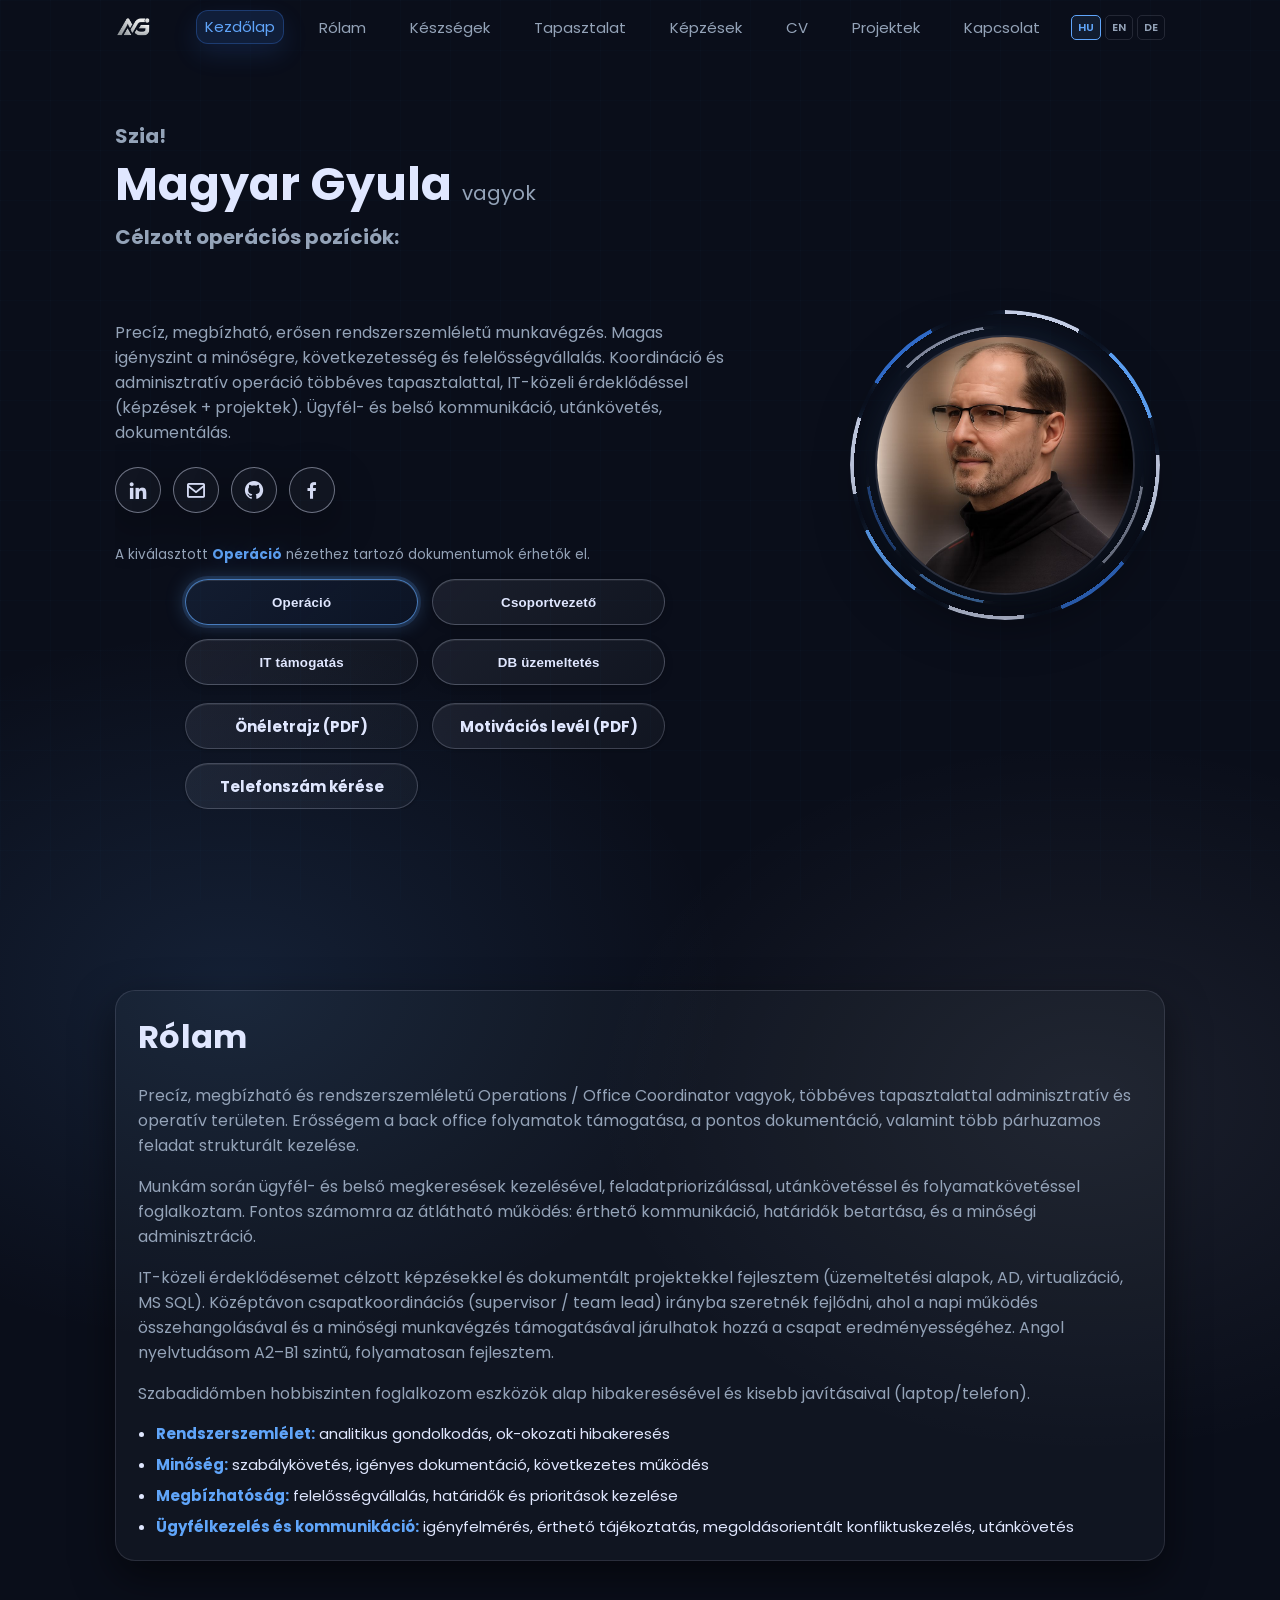
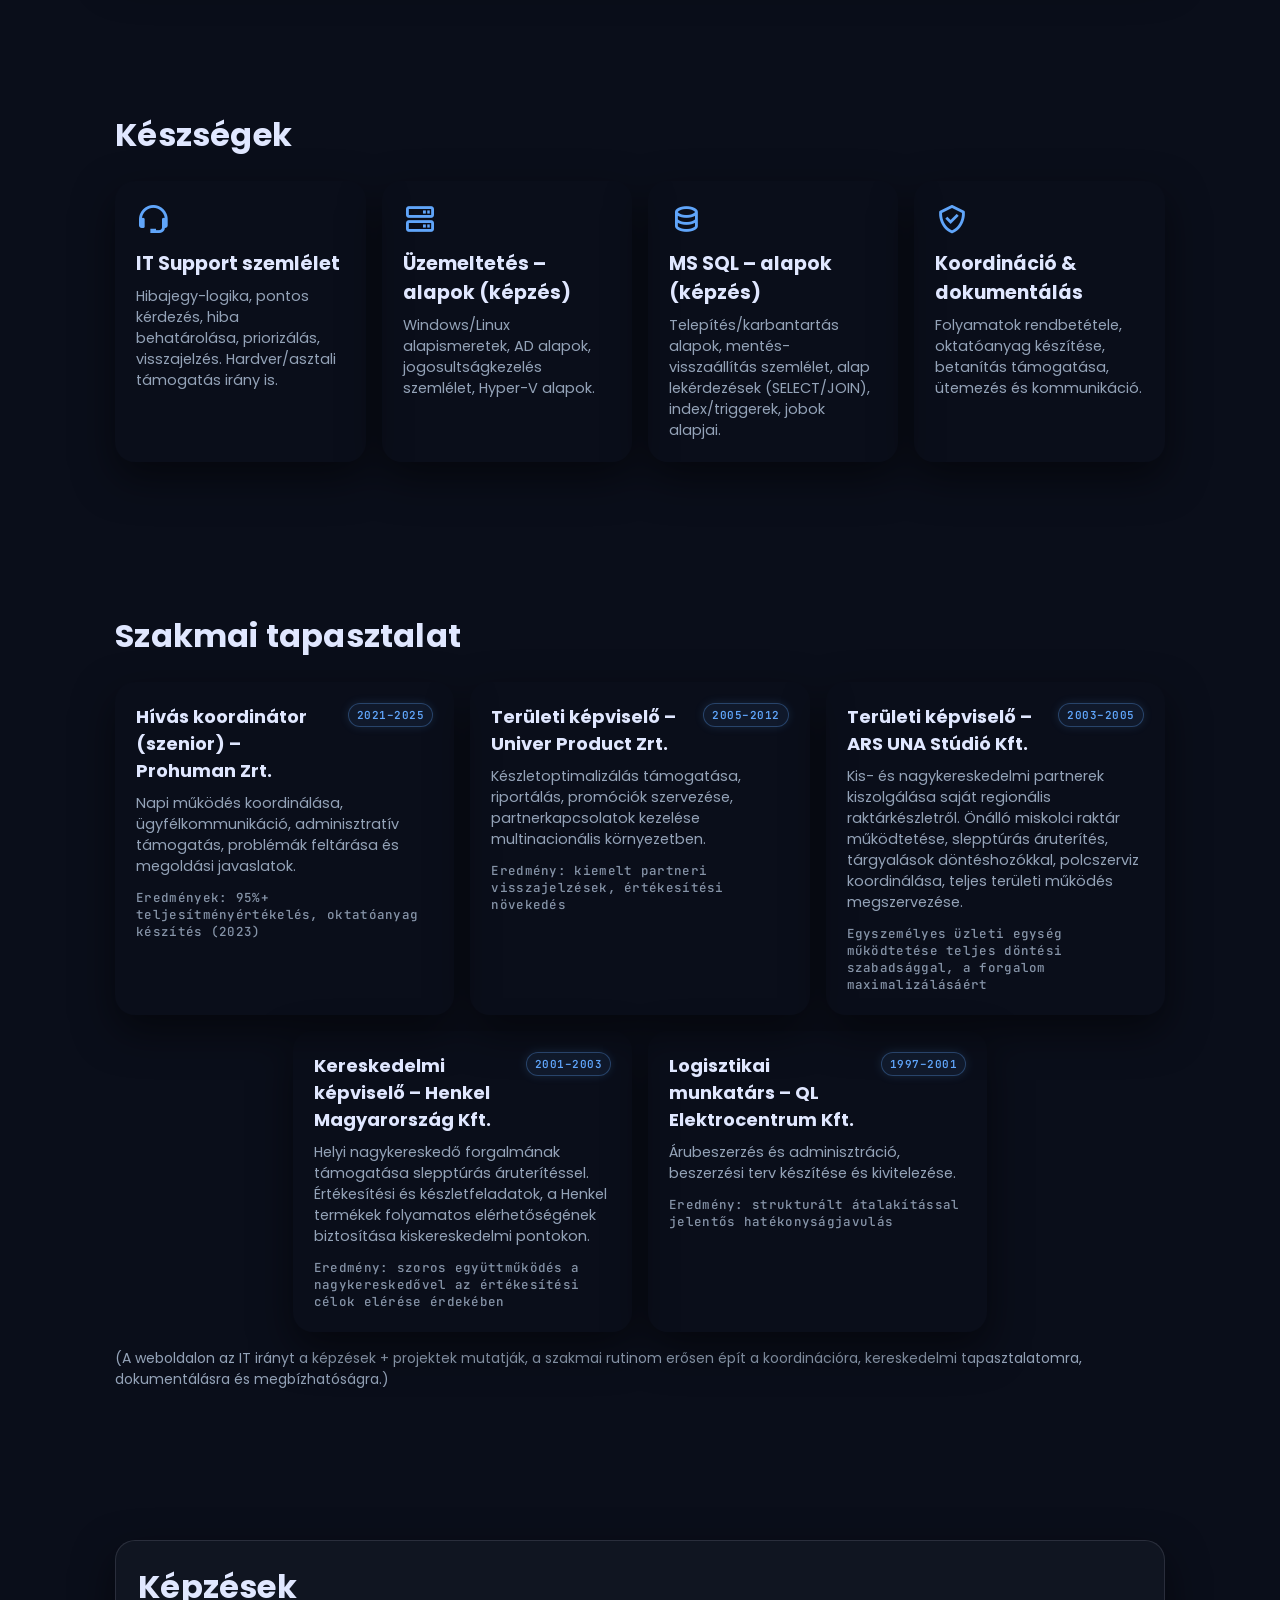
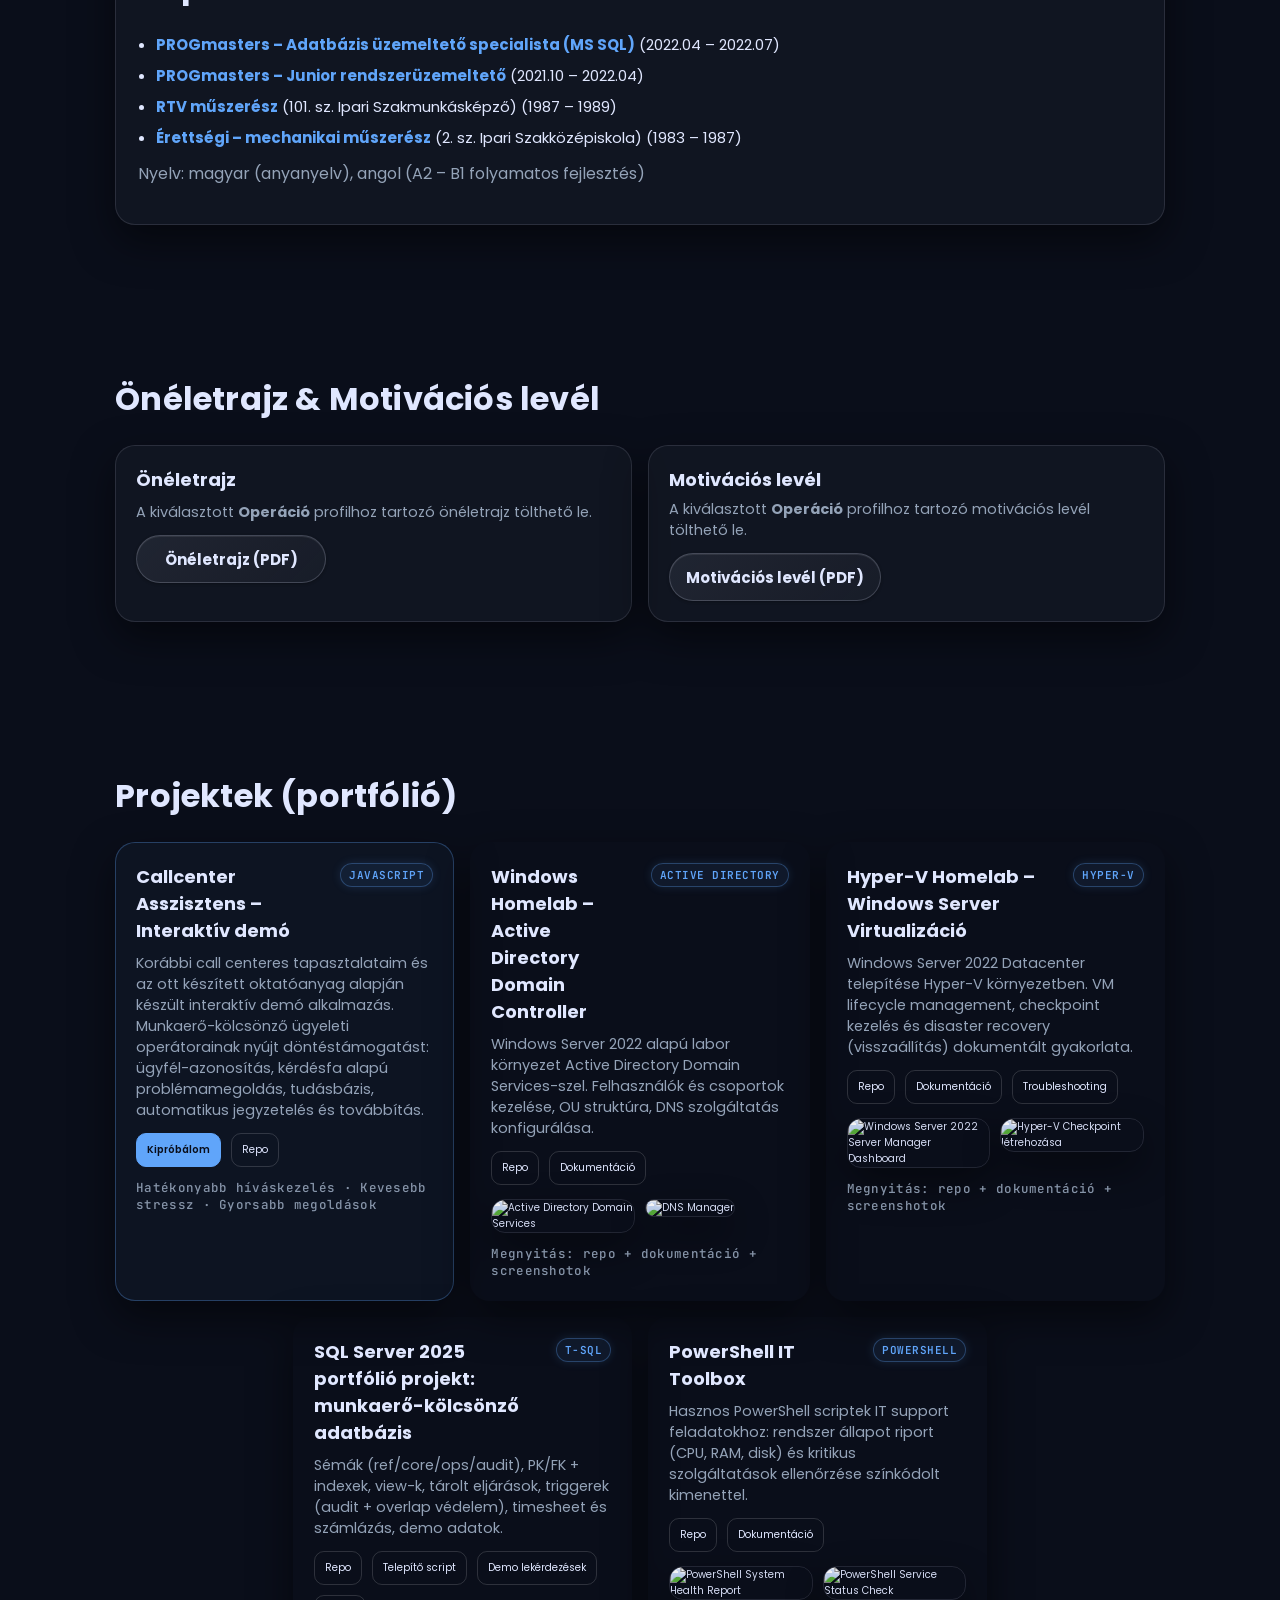
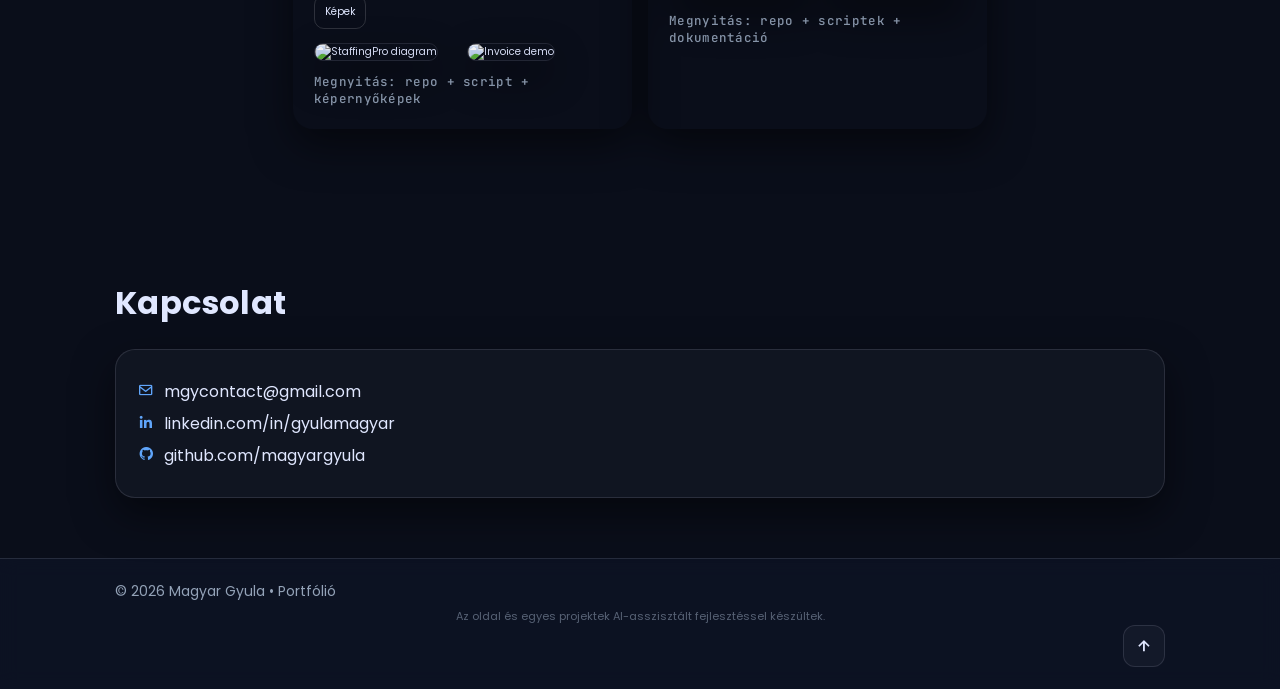
==== index.html @ 5b1c73b6 "fix it webpage" ====
<!doctype html>
<html lang="hu">

<head>
  <meta charset="utf-8" />
  <meta name="viewport" content="width=device-width, initial-scale=1" />
  <title>Magyar Gyula – Portfólió</title>
  <meta name="description"
    content="Magyar Gyula – portfólió. IT Support / junior üzemeltetés irány, DB (MS SQL) alapok, irodai és IT koordináció, ügyfélkezelés, Csoportvezető,  dokumentáltság és megbízhatóság, hobbi szervíz laptop telefon okosóra." />
  <!-- Favicons -->
  <link rel="icon" href="/img/favicon.ico?v=5" sizes="any">
  <link rel="icon" type="image/png" href="/img/favicon-64.png?v=5" sizes="64x64">
  <link rel="icon" type="image/png" href="/img/favicon-48.png?v=5" sizes="48x48">
  <link rel="icon" type="image/png" href="/img/favicon-32.png?v=5" sizes="32x32">
  <link rel="icon" type="image/png" href="/img/favicon-16.png?v=5" sizes="16x16">
  <link rel="apple-touch-icon" href="/img/apple-touch-icon.png?v=5" sizes="180x180">
  <link href="https://unpkg.com/boxicons@2.1.4/css/boxicons.min.css" rel="stylesheet" />
  <link rel="stylesheet" href="https://cdnjs.cloudflare.com/ajax/libs/font-awesome/6.5.1/css/all.min.css">
  <link rel="stylesheet" href="css/style.css?v=3" />
</head>

<body id="top">
  <!-- Header -->
  <header class="header">
    <a class="logo logo-img" href="#top" aria-label="Kezdőlap">
      <img src="img/mg_logo.png" alt="MGY logó">
    </a>

    <nav class="navbar" id="navbar">
      <a href="#home" class="active" data-i18n="nav.home">Kezdőlap</a>
      <a href="#about" data-i18n="nav.about">Rólam</a>
      <a href="#skills" data-i18n="nav.skills">Készségek</a>
      <a href="#experience" data-i18n="nav.experience">Tapasztalat</a>
      <a href="#education" data-i18n="nav.education">Képzések</a>
      <a href="#cv" data-i18n="nav.cv">CV</a>
      <a href="#projects" data-i18n="nav.projects">Projektek</a>
      <a href="#contact" data-i18n="nav.contact">Kapcsolat</a>
    </nav>

    <div class="lang-switcher" id="langSwitcher">
      <button class="lang-btn is-active" data-lang="hu" title="Magyar" type="button">HU</button>
      <button class="lang-btn" data-lang="en" title="English" type="button">EN</button>
      <button class="lang-btn" data-lang="de" title="Deutsch" type="button">DE</button>
    </div>

    <i class="bx bx-menu" id="menu-icon" aria-label="Menü"></i>
  </header>

  <!-- Home -->
  <section class="home" id="home">
    <div class="home-content">
      <h3 data-i18n="home.greeting">Szia!</h3>
      <h1><span data-i18n="home.name">Magyar Gyula</span> <span class="subtitle" data-i18n="home.nameSubtitle">vagyok</span></h1>

      <h3 id="targetTitle">
        <span data-i18n="home.targetTitlePrefix">Célzott</span> <span id="targetType">operációs</span> <span data-i18n="home.targetTitleSuffix">pozíciók:</span>
      </h3>
      <span class="typed" aria-label="Pozíciók gépelt animációval"></span>

      <p class="lead" data-i18n="home.lead">
        Precíz, megbízható, erősen rendszerszemléletű munkavégzés. Magas igényszint a minőségre, következetesség és
        felelősségvállalás. Koordináció és adminisztratív operáció többéves tapasztalattal, IT-közeli érdeklődéssel
        (képzések + projektek). Ügyfél- és belső kommunikáció, utánkövetés, dokumentálás.
      </p>

      <div class="socials">
        <!-- LinkedIn -->
        <a href="https://www.linkedin.com/in/gyulamagyar" target="_blank" rel="noopener noreferrer" aria-label="LinkedIn">
          <i class="bx bxl-linkedin"></i>
        </a>
        <!-- @gmail -->
        <a href="mailto:mgycontact@gmail.com" aria-label="Email">
          <i class="bx bx-envelope"></i>
        </a>
        <!-- GitHub -->
        <a href="https://github.com/magyargyula" target="_blank" rel="noopener noreferrer" aria-label="GitHub">
          <i class="bx bxl-github"></i>
        </a>
        <!-- Facebook -->
        <a href="https://www.facebook.com/gyula.magyar.777/" target="_blank" rel="noopener noreferrer" aria-label="Facebook">
          <i class="bx bxl-facebook"></i>
        </a>
      </div>
      <p class="active-profile" data-i18n-html="home.activeProfile">
        A kiválasztott <strong id="activeProfileLabel">Operáció</strong> nézethez tartozó dokumentumok érhetők el.
      </p>

      <div class="btn-ghost profile-tabs" role="tablist" aria-label="Célzott profilok">
      <button class="profile-tab is-active" role="tab" aria-selected="true" tabindex="0" data-profile="operations" type="button">Operáció</button>
      <button class="profile-tab" role="tab" aria-selected="false" tabindex="-1" data-profile="supervisor" type="button">Csoportvezető</button>
      <button class="profile-tab" role="tab" aria-selected="false" tabindex="-1" data-profile="it" type="button">IT támogatás</button>
      <button class="profile-tab" role="tab" aria-selected="false" tabindex="-1" data-profile="db" type="button">DB üzemeltetés</button>
    </div>


      <div class="cta btn-ghost">
        <a class="btn btn-ghost" id="cvLink" href="doc/Magyar_Gyula_CV_Operations.pdf" target="_blank" rel="noopener noreferrer">
          <span data-i18n="home.cvBtn">Önéletrajz (PDF)</span>
        </a>
        <a class="btn btn-ghost" id="mlLink" href="doc/Magyar_Gyula_ML_Operations.pdf" target="_blank" rel="noopener noreferrer">
          <span data-i18n="home.mlBtn">Motivációs levél (PDF)</span>
        </a>

        <button class="btn btn-ghost" id="phoneModalOpen" type="button">
          <span data-i18n="home.phoneBtn">Telefonszám kérése</span>
        </button>
      </div>
    </div>

    <div class="home-img">
      <div class="hero-photo">
        <img class="hero-photo__img" src="img/profile.png" alt="profilkép" id="heroPhoto" />
        <div class="avatar" id="fallbackAvatar" aria-hidden="true" style="display:none;">
          <i class='bx bx-user'></i>
        </div>
      </div>
    </div>
  </section>

  <!-- About -->
  <section class="about" id="about">
    <div class="about-box">
      <h2 class="section-title" data-i18n="about.title">Rólam</h2>

      <p data-i18n="about.p1">
        Precíz, megbízható és rendszerszemléletű Operations / Office Coordinator vagyok, többéves tapasztalattal
        adminisztratív és operatív területen. Erősségem a back office folyamatok támogatása, a pontos dokumentáció,
        valamint több párhuzamos feladat strukturált kezelése.
      </p>

      <p data-i18n="about.p2">
        Munkám során ügyfél- és belső megkeresések kezelésével, feladatpriorizálással, utánkövetéssel és
        folyamatkövetéssel foglalkoztam. Fontos számomra az átlátható működés: érthető kommunikáció, határidők
        betartása,
        és a minőségi adminisztráció.
      </p>

      <p data-i18n="about.p3">
        IT-közeli érdeklődésemet célzott képzésekkel és dokumentált projektekkel fejlesztem (üzemeltetési alapok, AD,
        virtualizáció, MS SQL). Középtávon csapatkoordinációs (supervisor / team lead) irányba szeretnék fejlődni, ahol
        a
        napi működés összehangolásával és a minőségi munkavégzés támogatásával járulhatok hozzá a csapat
        eredményességéhez.
        Angol nyelvtudásom A2–B1 szintű, folyamatosan fejlesztem.
      </p>

      <p data-i18n="about.p4">Szabadidőmben hobbiszinten foglalkozom eszközök alap hibakeresésével és kisebb javításaival (laptop/telefon).
      </p>

      <ul class="bullets" data-i18n-html="about.bullets">
        <li><strong>Rendszerszemlélet:</strong> analitikus gondolkodás, ok-okozati hibakeresés</li>
        <li><strong>Minőség:</strong> szabálykövetés, igényes dokumentáció, következetes működés</li>
        <li><strong>Megbízhatóság:</strong> felelősségvállalás, határidők és prioritások kezelése</li>
        <li><strong>Ügyfélkezelés és kommunikáció:</strong> igényfelmérés, érthető tájékoztatás, megoldásorientált
          konfliktuskezelés, utánkövetés</li>
      </ul>
    </div>
  </section>

  <!-- Skills -->
  <section class="services" id="skills">
    <h2 class="section-title" data-i18n="skills.title">Készségek</h2>

    <div class="cards">
      <article class="card">
        <i class="bx bx-support"></i>
        <h3 data-i18n="skills.card1Title">IT Support szemlélet</h3>
        <p data-i18n="skills.card1Desc">Hibajegy-logika, pontos kérdezés, hiba behatárolása, priorizálás, visszajelzés. Hardver/asztali támogatás
          irány is.</p>
      </article>

      <article class="card">
        <i class="bx bx-server"></i>
        <h3 data-i18n="skills.card2Title">Üzemeltetés – alapok (képzés)</h3>
        <p data-i18n="skills.card2Desc">Windows/Linux alapismeretek, AD alapok, jogosultságkezelés szemlélet, Hyper-V alapok.</p>
      </article>

      <article class="card">
        <i class="bx bx-data"></i>
        <h3 data-i18n="skills.card3Title">MS SQL – alapok (képzés)</h3>
        <p data-i18n="skills.card3Desc">Telepítés/karbantartás alapok, mentés-visszaállítás szemlélet, alap lekérdezések (SELECT/JOIN),
          index/triggerek, jobok alapjai.</p>
      </article>

      <article class="card">
        <i class="bx bx-check-shield"></i>
        <h3 data-i18n="skills.card4Title">Koordináció & dokumentálás</h3>
        <p data-i18n="skills.card4Desc">Folyamatok rendbetétele, oktatóanyag készítése, betanítás támogatása, ütemezés és kommunikáció.</p>
      </article>
    </div>
  </section>

  <!-- Experience -->
  <section class="projects" id="experience">
    <h2 class="section-title" data-i18n="experience.title">Szakmai tapasztalat</h2>

    <div class="projects-grid">
      <div class="project">
        <div class="project-head">
          <h3 data-i18n="experience.job1Title">Hívás koordinátor (szenior) – Prohuman Zrt.</h3>
          <span class="tag">2021–2025</span>
        </div>
        <p data-i18n="experience.job1Desc">Napi működés koordinálása, ügyfélkommunikáció, adminisztratív támogatás, problémák feltárása és megoldási
          javaslatok.</p>
        <span class="project-cta" data-i18n="experience.job1Result">Eredmények: 95%+ teljesítményértékelés, oktatóanyag készítés (2023)</span>
      </div>

      <div class="project">
        <div class="project-head">
          <h3 data-i18n="experience.job2Title">Területi képviselő – Univer Product Zrt.</h3>
          <span class="tag">2005–2012</span>
        </div>
        <p data-i18n="experience.job2Desc">Készletoptimalizálás támogatása, riportálás, promóciók szervezése, partnerkapcsolatok kezelése
          multinacionális környezetben.</p>
        <span class="project-cta" data-i18n="experience.job2Result">Eredmény: kiemelt partneri visszajelzések, értékesítési növekedés</span>
      </div>

      <div class="project">
        <div class="project-head">
          <h3 data-i18n="experience.job3Title">Területi képviselő – ARS UNA Stúdió Kft.</h3>
          <span class="tag">2003–2005</span>
        </div>
        <p data-i18n="experience.job3Desc">Kis- és nagykereskedelmi partnerek kiszolgálása saját regionális raktárkészletről. Önálló miskolci raktár működtetése, slepptúrás áruterítés, tárgyalások döntéshozókkal, polcszerviz koordinálása, teljes területi működés megszervezése.</p>
        <span class="project-cta" data-i18n="experience.job3Result">Egyszemélyes üzleti egység működtetése teljes döntési szabadsággal, a forgalom maximalizálásáért</span>
      </div>

      <div class="project">
        <div class="project-head">
          <h3 data-i18n="experience.job4Title">Kereskedelmi képviselő – Henkel Magyarország Kft.</h3>
          <span class="tag">2001–2003</span>
        </div>
        <p data-i18n="experience.job4Desc">Helyi nagykereskedő forgalmának támogatása slepptúrás áruterítéssel. Értékesítési és készletfeladatok, a Henkel termékek folyamatos elérhetőségének biztosítása kiskereskedelmi pontokon.</p>
        <span class="project-cta" data-i18n="experience.job4Result">Eredmény: szoros együttműködés a nagykereskedővel az értékesítési célok elérése érdekében</span>
      </div>

      <div class="project">
        <div class="project-head">
          <h3 data-i18n="experience.job5Title">Logisztikai munkatárs – QL Elektrocentrum Kft.</h3>
          <span class="tag">1997–2001</span>
        </div>
        <p data-i18n="experience.job5Desc">Árubeszerzés és adminisztráció, beszerzési terv készítése és kivitelezése.</p>
        <span class="project-cta" data-i18n="experience.job5Result">Eredmény: strukturált átalakítással jelentős hatékonyságjavulás</span>
      </div>
    </div>

    <p class="note" data-i18n="experience.note">
      (A weboldalon az IT irányt a képzések + projektek mutatják, a szakmai rutinom erősen épít a
      koordinációra,kereskedelmi tapasztalatomra,
      dokumentálásra és megbízhatóságra.)
    </p>
  </section>

  <!-- Education -->
  <section class="about" id="education">
    <div class="about-box">
      <h2 class="section-title" data-i18n="education.title">Képzések</h2>
      <ul class="bullets" data-i18n-html="education.items">
        <li><strong>PROGmasters – Adatbázis üzemeltető specialista (MS SQL)</strong> (2022.04 – 2022.07)</li>
        <li><strong>PROGmasters – Junior rendszerüzemeltető</strong> (2021.10 – 2022.04)</li>
        <li><strong>RTV műszerész</strong> (101. sz. Ipari Szakmunkásképző) (1987 – 1989)</li>
        <li><strong>Érettségi – mechanikai műszerész</strong> (2. sz. Ipari Szakközépiskola) (1983 – 1987)</li>
      </ul>
      <p class="muted" style="margin-top:1.2rem;" data-i18n="education.language">
        Nyelv: magyar (anyanyelv), angol (A2 – B1 folyamatos fejlesztés)
      </p>
    </div>
  </section>

  <!-- CV -->
  <section class="projects" id="cv">
    <h2 class="section-title" data-i18n="cvSection.title">Önéletrajz &amp; Motivációs levél</h2>

    <div class="cv-grid">
      <div class="project cv-card" style="cursor:default;">
        <h3 data-i18n="cvSection.cvTitle">Önéletrajz</h3>
        <p id="cvDesc" data-i18n-html="cvSection.cvDesc">
          A kiválasztott <strong><span class="activeProfileLabelClone">Operáció</span></strong> profilhoz tartozó önéletrajz tölthető le.
        </p>

        <div class="tags">
          <a class="btn btn-ghost" id="cvLink2" href="doc/Gyula_Magyar_CV_Operations_HU.pdf" target="_blank"
            rel="noopener" download>
            <span data-i18n="cvSection.cvBtn">Önéletrajz (PDF)</span>
          </a>

        </div>
      </div>

      <div class="project cv-card cv-static">
        <h3 data-i18n="cvSection.mlTitle">Motivációs levél</h3>
        <p id="mlDesc" style="margin-top:.4rem;" data-i18n-html="cvSection.mlDesc">
          A kiválasztott <strong><span class="activeProfileLabelClone">Operáció</span></strong> profilhoz tartozó motivációs levél tölthető le.
        </p>

        <div class="tags">
          <a class="btn btn-ghost" id="mlLink2" href="doc/Gyula_Magyar_ML_Operations_HU.pdf" target="_blank"
            rel="noopener" download>
            <span data-i18n="cvSection.mlBtn">Motivációs levél (PDF)</span>
          </a>
        </div>
      </div>
    </div>
  </section>

  <!-- Projects -->
  <section class="projects" id="projects">
    <h2 class="section-title" data-i18n="projects.title">Projektek (portfólió)</h2>

    <div class="projects-grid">
      <div class="project project-featured">
        <div class="project-head">
          <h3 data-i18n="projects.callcenterTitle">Callcenter Asszisztens – Interaktív demó</h3>
          <span class="tag">JavaScript</span>
        </div>

        <p data-i18n="projects.callcenterDesc">
          Korábbi call centeres tapasztalataim és az ott készített oktatóanyag alapján
          készült interaktív demó alkalmazás. Munkaerő-kölcsönző ügyeleti operátorainak
          nyújt döntéstámogatást: ügyfél-azonosítás, kérdésfa alapú problémamegoldás,
          tudásbázis, automatikus jegyzetelés és továbbítás.
        </p>

        <div class="project-actions">
          <a class="mini-btn mini-btn-demo" href="https://magyargyula.github.io/Callcenter-Demo/" target="_blank" rel="noopener">
            <span data-i18n="projects.callcenterTryBtn">Kipróbálom</span>
          </a>

          <a class="mini-btn" href="https://github.com/magyargyula/Callcenter-Demo" target="_blank" rel="noopener">
            <span data-i18n="projects.btnRepo">Repo</span>
          </a>
        </div>

        <span class="project-cta" data-i18n="projects.callcenterCta">Hatékonyabb híváskezelés · Kevesebb stressz · Gyorsabb megoldások</span>
      </div>

      <div class="project">
        <div class="project-head">
          <h3 data-i18n="projects.homelabTitle">Windows Homelab – Active Directory Domain Controller</h3>
          <span class="tag">Active Directory</span>
        </div>

        <p data-i18n="projects.homelabDesc">
          Windows Server 2022 alapú labor környezet Active Directory Domain Services-szel.
          Felhasználók és csoportok kezelése, OU struktúra, DNS szolgáltatás konfigurálása.
        </p>

        <div class="project-actions">
          <a class="mini-btn" href="https://github.com/magyargyula/Windows-Homelab" target="_blank" rel="noopener">
            <span data-i18n="projects.btnRepo">Repo</span>
          </a>

          <a class="mini-btn" href="https://github.com/magyargyula/Windows-Homelab/blob/main/README.md"
            target="_blank" rel="noopener">
            <span data-i18n="projects.btnDocs">Dokumentáció</span>
          </a>
        </div>
        <div class="project-thumbs">
          <a href="https://github.com/magyargyula/Windows-Homelab/tree/main/screenshots" target="_blank"
            rel="noopener">
            <img
              src="https://raw.githubusercontent.com/magyargyula/Windows-Homelab/main/screenshots/AD-DS.png"
              alt="Active Directory Domain Services" loading="lazy">
          </a>

          <a href="https://github.com/magyargyula/Windows-Homelab/tree/main/screenshots" target="_blank"
            rel="noopener">
            <img
              src="https://raw.githubusercontent.com/magyargyula/Windows-Homelab/main/screenshots/DNS.png"
              alt="DNS Manager" loading="lazy">
          </a>
        </div>

        <span class="project-cta" data-i18n="projects.ctaRepoDocScreenshots">Megnyitás: repo + dokumentáció + screenshotok</span>
      </div>

      <div class="project">
        <div class="project-head">
          <h3 data-i18n="projects.hypervTitle">Hyper-V Homelab – Windows Server Virtualizáció</h3>
          <span class="tag">Hyper-V</span>
        </div>

        <p data-i18n="projects.hypervDesc">
          Windows Server 2022 Datacenter telepítése Hyper-V környezetben.
          VM lifecycle management, checkpoint kezelés és disaster recovery
          (visszaállítás) dokumentált gyakorlata.
        </p>

        <div class="project-actions">
          <a class="mini-btn" href="https://github.com/magyargyula/Hyper-V-Homelab" target="_blank" rel="noopener">
            <span data-i18n="projects.btnRepo">Repo</span>
          </a>

          <a class="mini-btn" href="https://github.com/magyargyula/Hyper-V-Homelab/blob/main/README.md"
            target="_blank" rel="noopener">
            <span data-i18n="projects.btnDocs">Dokumentáció</span>
          </a>

          <a class="mini-btn" href="https://github.com/magyargyula/Hyper-V-Homelab/blob/main/TROUBLESHOOTING.md"
            target="_blank" rel="noopener">
            <span data-i18n="projects.btnTroubleshooting">Troubleshooting</span>
          </a>
        </div>
        <div class="project-thumbs">
          <a href="https://github.com/magyargyula/Hyper-V-Homelab/tree/main/screenshots" target="_blank"
            rel="noopener">
            <img
              src="https://raw.githubusercontent.com/magyargyula/Hyper-V-Homelab/main/screenshots/Server_Manager-Dashboard.png"
              alt="Windows Server 2022 Server Manager Dashboard" loading="lazy">
          </a>

          <a href="https://github.com/magyargyula/Hyper-V-Homelab/tree/main/screenshots" target="_blank"
            rel="noopener">
            <img
              src="https://raw.githubusercontent.com/magyargyula/Hyper-V-Homelab/main/screenshots/Created_clean_checkpoint.png"
              alt="Hyper-V Checkpoint létrehozása" loading="lazy">
          </a>
        </div>

        <span class="project-cta" data-i18n="projects.ctaRepoDocScreenshots">Megnyitás: repo + dokumentáció + screenshotok</span>
      </div>

      <div class="project">
        <div class="project-head">
          <h3 data-i18n="projects.sqlTitle">SQL Server 2025 portfólió projekt: munkaerő-kölcsönző adatbázis</h3>
          <span class="tag">T-SQL</span>
        </div>

        <p data-i18n="projects.sqlDesc">
          Sémák (ref/core/ops/audit), PK/FK + indexek, view-k, tárolt eljárások,
          triggerek (audit + overlap védelem), timesheet és számlázás, demo adatok.
        </p>

        <!-- Mini link gombok -->
        <div class="project-actions">
          <a class="mini-btn" href="https://github.com/magyargyula/StaffingPro-MSSQL" target="_blank" rel="noopener">
            <span data-i18n="projects.btnRepo">Repo</span>
          </a>

          <a class="mini-btn" href="https://github.com/magyargyula/StaffingPro-MSSQL/blob/main/sql/00_all_in_one.sql"
            target="_blank" rel="noopener">
            <span data-i18n="projects.btnInstallScript">Telepítő script</span>
          </a>

          <a class="mini-btn"
            href="https://github.com/magyargyula/StaffingPro-MSSQL/blob/main/sql/11_demo_queries.sql"
            target="_blank" rel="noopener">
            <span data-i18n="projects.btnDemoQueries">Demo lekérdezések</span>
          </a>

          <a class="mini-btn" href="https://github.com/magyargyula/StaffingPro-MSSQL/tree/main/docs/screenshots"
            target="_blank" rel="noopener">
            <span data-i18n="projects.btnImages">Képek</span>
          </a>
        </div>
        <div class="project-thumbs">
          <a href="https://github.com/magyargyula/StaffingPro-MSSQL/tree/main/docs/screenshots" target="_blank"
            rel="noopener">
            <img
              src="https://raw.githubusercontent.com/magyargyula/StaffingPro-MSSQL/main/docs/screenshots/demo-diagram.png"
              alt="StaffingPro diagram" loading="lazy">
          </a>

          <a href="https://github.com/magyargyula/StaffingPro-MSSQL/tree/main/docs/screenshots" target="_blank"
            rel="noopener">
            <img
              src="https://raw.githubusercontent.com/magyargyula/StaffingPro-MSSQL/main/docs/screenshots/invoice-demo.png"
              alt="Invoice demo" loading="lazy">
          </a>
        </div>

        <span class="project-cta" data-i18n="projects.ctaRepoScriptScreenshots">Megnyitás: repo + script + képernyőképek</span>
      </div>

      <div class="project">
        <div class="project-head">
          <h3 data-i18n="projects.psTitle">PowerShell IT Toolbox</h3>
          <span class="tag">PowerShell</span>
        </div>

        <p data-i18n="projects.psDesc">
          Hasznos PowerShell scriptek IT support feladatokhoz: rendszer állapot riport
          (CPU, RAM, disk) és kritikus szolgáltatások ellenőrzése színkódolt kimenettel.
        </p>

        <div class="project-actions">
          <a class="mini-btn" href="https://github.com/magyargyula/PowerShell-IT-Toolbox" target="_blank" rel="noopener">
            <span data-i18n="projects.btnRepo">Repo</span>
          </a>

          <a class="mini-btn" href="https://github.com/magyargyula/PowerShell-IT-Toolbox/blob/main/README.md"
            target="_blank" rel="noopener">
            <span data-i18n="projects.btnDocs">Dokumentáció</span>
          </a>
        </div>
        <div class="project-thumbs">
          <a href="https://github.com/magyargyula/PowerShell-IT-Toolbox/tree/main/screenshots" target="_blank"
            rel="noopener">
            <img
              src="https://raw.githubusercontent.com/magyargyula/PowerShell-IT-Toolbox/main/screenshots/powershell-system-health-demo.png"
              alt="PowerShell System Health Report" loading="lazy">
          </a>

          <a href="https://github.com/magyargyula/PowerShell-IT-Toolbox/tree/main/screenshots" target="_blank"
            rel="noopener">
            <img
              src="https://raw.githubusercontent.com/magyargyula/PowerShell-IT-Toolbox/main/screenshots/Windows_szolgaltatas_ellenorzes.png"
              alt="PowerShell Service Status Check" loading="lazy">
          </a>
        </div>

        <span class="project-cta" data-i18n="projects.ctaRepoScriptsDocs">Megnyitás: repo + scriptek + dokumentáció</span>
      </div>


  </section>

  <!-- Contact -->
  <section class="contact" id="contact">
    <h2 class="section-title" data-i18n="contact.title">Kapcsolat</h2>

    <div class="contact-box">
      <p><i class="bx bx-envelope"></i> <a href="mailto:mgycontact@gmail.com">mgycontact@gmail.com</a></p>
      <p><i class="bx bxl-linkedin"></i> <a href="https://www.linkedin.com/in/gyulamagyar" target="_blank"
          rel="noopener noreferrer">linkedin.com/in/gyulamagyar</a></p>
      <p><i class="bx bxl-github"></i> <a href="https://github.com/magyargyula" target="_blank"
          rel="noopener noreferrer">github.com/magyargyula</a></p>
    </div>
  </section>

  <footer class="footer">
    <p>© <span id="year"></span> <span data-i18n="footer.copyright">Magyar Gyula • Portfólió</span></p>
    <p class="footer-ai" data-i18n="footer.ai">Az oldal és egyes projektek AI-asszisztált fejlesztéssel készültek.</p>
    <a class="to-top" href="#top" aria-label="Ugrás a lap tetejére"><i class="bx bx-up-arrow-alt"></i></a>
  </footer>

  <!-- Phone request modal -->
  <div class="modal" id="phoneModal" aria-hidden="true">
    <div class="modal__backdrop" data-close="true"></div>

    <div class="modal__panel" role="dialog" aria-modal="true" aria-labelledby="phoneModalTitle">
      <div class="modal__head">
        <h3 class="modal__title" id="phoneModalTitle" data-i18n="modal.title">Telefonszám kérése</h3>
        <button class="modal__close" type="button" aria-label="Bezárás" id="phoneModalClose">
          <i class="bx bx-x"></i>
        </button>
      </div>

      <div class="modal__body">
        <p class="modal__text" data-i18n="modal.text">
          A telefonszámomat nem jelenítem meg nyilvánosan. Kattints az alábbi gombra, és egy előre kitöltött e-mail
          megnyílik,
          amire válaszban elküldöm az elérhetőséget.
        </p>

        <div class="modal__actions">
          <a class="btn" id="phoneMailto"
            href="mailto:mgycontact@gmail.com?subject=Telefonsz%C3%A1m%20k%C3%A9r%C3%A9se%20%E2%80%93%20Magyar%20Gyula%20portf%C3%B3li%C3%B3&body=Szia%20Gyula%2C%0A%0AK%C3%A9rlek%20k%C3%BCldd%20el%20a%20telefonsz%C3%A1modat%20a%20gyors%20egyeztet%C3%A9shez.%0A%0AK%C3%B6sz%C3%B6n%C3%B6m%2C%0A%5BN%C3%A9v%5D%0A%5BC%C3%A9g%5D">
            <span data-i18n="modal.emailBtn">E-mail megnyitása</span>
          </a>

          <button class="btn btn-ghost" type="button" data-close="true">
            <span data-i18n="modal.cancelBtn">Mégse</span>
          </button>
        </div>

        <p class="modal__hint">
          <span data-i18n="modal.hint">Tipp: ha nincs beállítva levelezőprogram a gépeden, másold ki ezt:</span>
          <span class="modal__email">mgycontact@gmail.com</span>
        </p>
      </div>
    </div>
  </div>

  <script src="https://unpkg.com/scrollreveal"></script>
  <script src="https://cdn.jsdelivr.net/npm/typed.js@2.0.12"></script>
  <script src="js/translations.js?v=2"></script>
  <script src="js/script.js?v=2"></script>
</body>

</html>
---- css/style.css ----
@import url("https://fonts.googleapis.com/css2?family=Poppins:wght@300;400;500;600;700;800&display=swap");
@import url("https://fonts.googleapis.com/css2?family=JetBrains+Mono:wght@400;500;600;700&display=swap");

/*
╔═══════════════════════════════════════════════════════════════╗
║  Magyar Gyula Portfolio - Design System                      ║
║  Clean, organized CSS variables for consistent theming       ║
╚═══════════════════════════════════════════════════════════════╝

  🎨 Color Palette - Tech/Operations Focus:
     - Platinum:    Metallic silver (#e0e7ff) - Power & Reliability
     - Cyber Blue:  Tech blue (#60a5fa) - IT & Innovation
     - Success:     Operations green (#10b981) - Efficiency

  🔧 Tech Theme:
     - Metallic accents for professional strength
     - Blue for IT/tech emphasis
     - Grid patterns for systematic approach
     - Futuristic security lock animations

  📐 Usage:
     - Use --platinum/--cyber-blue for main accents
     - Use --steel for muted elements
     - Use -rgb variants with rgba() for transparency
*/

:root {
  /* ===================
     Base Colors - Deeper Tech Background
     =================== */

  /* Background & Text */
  --bg: #0a0e1a;              /* Deeper blue-black for tech feel */
  --bg-grid: #111827;         /* Grid pattern background */
  --text: #e0e7ff;            /* Platinum-tinted white */
  --muted: #94a3b8;           /* Steel gray */

  /* Surfaces & Overlays */
  --surface: rgba(224, 231, 255, .03);   /* Platinum tint */
  --surface2: rgba(224, 231, 255, .05);
  --border: rgba(224, 231, 255, .12);
  --shadow: 0 16px 40px rgba(0, 0, 0, .5);

  /* ===================
     Metallic & Tech Colors
     =================== */

  /* Platinum - Power & Reliability */
  --platinum-rgb: 224, 231, 255;
  --platinum: rgb(var(--platinum-rgb));
  --steel: #94a3b8;
  --chrome: #cbd5e1;

  /* Cyber Blue - IT & Innovation */
  --cyber-blue-rgb: 96, 165, 250;
  --cyber-blue: rgb(var(--cyber-blue-rgb));
  --electric-rgb: 59, 130, 246;
  --electric: rgb(var(--electric-rgb));
  --neon-cyan: #06b6d4;

  /* Operations Green - Success & Efficiency */
  --success-rgb: 16, 185, 129;
  --success: rgb(var(--success-rgb));

  /* ===================
     Primary System (Backwards Compatible)
     =================== */

  /* Primary: Cyber Blue for IT emphasis */
  --primary-rgb: var(--cyber-blue-rgb);
  --primary: var(--cyber-blue);

  /* Secondary: Success green for operations */
  --secondary-rgb: var(--success-rgb);
  --secondary: var(--success);

  /* Aliases for semantic usage */
  --ice-rgb: var(--platinum-rgb);        /* Cool metallic accents */
  --fire-rgb: var(--cyber-blue-rgb);     /* Warm tech accents */
  --ice: var(--platinum);
  --fire: var(--cyber-blue);
  --main: var(--cyber-blue);             /* Main UI accent */
  --accent-rgb: var(--electric-rgb);     /* Background glow accent */

  /* ===================
     Component Tokens
     =================== */

  /* Header */
  --header-bg: transparent;
  --header-bg-sticky: rgba(10, 14, 26, .85);

  /* Tech Effects */
  --glow-blue: 0 0 20px rgba(var(--cyber-blue-rgb), .3);
  --glow-platinum: 0 0 16px rgba(var(--platinum-rgb), .2);

  /* Gradients */
  --gradient-tech: linear-gradient(135deg,
    rgba(var(--cyber-blue-rgb), .1),
    rgba(var(--electric-rgb), .05));
  --gradient-metallic: linear-gradient(135deg,
    rgba(var(--platinum-rgb), .08),
    rgba(203, 213, 225, .04));

  /* ===================
     Layout & Spacing
     =================== */

  /* Typography */
  --font-main: "Poppins", sans-serif;
  --font-mono: "JetBrains Mono", "Fira Code", "Consolas", monospace;

  /* Border Radius */
  --radius-sm: 1.2rem;   /* Small elements (nav links, buttons) */
  --radius-md: 2rem;     /* Cards, modals */
  --radius-lg: 999px;    /* Pill-shaped buttons */
  --radius-circle: 50%;  /* Circular elements */

  /* Transitions */
  --transition-fast: .15s ease;    /* Quick interactions */
  --transition-base: .2s ease;     /* Standard interactions */
  --transition-slow: .3s ease;     /* Larger movements */
  --transition-shine: .55s ease;   /* Shine/glow effects */
}

/* Reset */
* {
  margin: 0;
  padding: 0;
  box-sizing: border-box;
}

html {
  scroll-behavior: smooth;
  font-size: 62.5%;
  overflow-x: hidden;
}

body {
  font-family: var(--font-main);
  background:
    radial-gradient(900px 650px at 18% 18%, rgba(var(--cyber-blue-rgb), .12), transparent 55%),
    radial-gradient(900px 650px at 85% 20%, rgba(var(--platinum-rgb), .08), transparent 55%),
    radial-gradient(1200px 900px at 55% 110%, rgba(var(--electric-rgb), .06), transparent 60%),
    var(--bg);
  color: var(--text);
  overflow-x: hidden;
  position: relative;
}

/* Tech Grid Pattern Background */
body::before {
  content: "";
  position: fixed;
  inset: 0;
  background-image:
    linear-gradient(rgba(var(--cyber-blue-rgb), .03) 1px, transparent 1px),
    linear-gradient(90deg, rgba(var(--cyber-blue-rgb), .03) 1px, transparent 1px);
  background-size: 50px 50px;
  pointer-events: none;
  z-index: 0;
  opacity: 0.6;
}

/* Subtle scanline effect */
body::after {
  content: "";
  position: fixed;
  inset: 0;
  background: linear-gradient(
    transparent 50%,
    rgba(var(--platinum-rgb), .01) 50%
  );
  background-size: 100% 4px;
  pointer-events: none;
  z-index: 0;
  opacity: 0.3;
}

a {
  color: inherit;
  text-decoration: none;
}

section {
  padding: 9rem 9% 6rem;
  position: relative;
  z-index: 1;
}

.section-title {
  font-size: 3.2rem;
  margin-bottom: 2.2rem;
  letter-spacing: .2px;
}

.muted {
  color: var(--muted);
}

.header {
  position: fixed;
  top: 0;
  left: 0;
  width: 100%;
  padding: .5rem 9%;
  display: flex;
  align-items: center;
  justify-content: space-between;
  min-height: 56px;

  /* Blend into background (no visible bar) */
  background: var(--header-bg);
  border-bottom: 1px solid transparent;
  backdrop-filter: none;

  z-index: 1000;
}

/* Only show a subtle "glass" header after scrolling */
.header.sticky {
  background: var(--header-bg-sticky);
  border-bottom: 1px solid var(--border);
  -webkit-backdrop-filter: blur(10px);
  backdrop-filter: blur(10px);
}


.logo {
  font-size: 2.1rem;
  font-weight: 800;
  letter-spacing: .6px;
}

.logo.logo-img {
  background: transparent;
  display: flex;
  align-items: center;
  gap: .8rem;
  padding: 0;
  border-radius: 1.2rem;
}

.logo.logo-img img {
  background: transparent;
  height: 36px;
  width: auto;
  max-width: 160px;
  display: block;
  object-fit: contain;
}

.logo span {
  color: var(--main);
}

#menu-icon {
  font-size: 3rem;
  display: none;
  cursor: pointer;
}

/* Language Switcher */
.lang-switcher {
  display: flex;
  gap: .4rem;
}

.lang-btn {
  background: transparent;
  border: 1px solid var(--border);
  color: var(--muted);
  padding: .3rem .6rem;
  border-radius: .5rem;
  font-size: 1.1rem;
  font-weight: 600;
  cursor: pointer;
  transition: color .3s, border-color .3s, background .3s;
  font-family: var(--font-main);
}

.lang-btn.is-active {
  color: var(--primary);
  border-color: var(--primary);
  background: rgba(var(--cyber-blue-rgb), .1);
}

.lang-btn:hover {
  color: var(--text);
  border-color: var(--text);
}

.navbar a {
  display: inline-flex;
  align-items: center;
  border: 1px solid transparent;
  font-size: 1.5rem;
  margin-left: 2.3rem;
  color: var(--muted);
  position: relative;
  overflow: hidden;
  padding: .45rem .8rem;
  border-radius: 1.2rem;
  transition: color .2s ease, background .2s ease, transform .2s ease, box-shadow .2s ease, border-color .2s ease;
}

.navbar a::before{
  content: "";
  position: absolute;
  inset: -2px;
  background: linear-gradient(120deg,
    transparent 0%,
    rgba(var(--ice-rgb), .20) 35%,
    rgba(var(--fire-rgb), .14) 50%,
    rgba(var(--ice-rgb), .20) 65%,
    transparent 100%);
  transform: translateX(-120%);
  transition: transform .55s ease;
  pointer-events: none;
}

.navbar a:hover::before,
.navbar a:focus-visible::before{
  transform: translateX(120%);
}

.navbar a:hover,
.navbar a.active {
  color: var(--fire);
  background: rgba(var(--accent-rgb), .14);
  border: 1px solid rgba(var(--accent-rgb), .30);
  transform: translateY(-1px);
  box-shadow: 0 10px 26px rgba(var(--accent-rgb), .14);
}

.navbar a::after {
  content: "";
  position: absolute;
  left: .9rem;
  right: .9rem;
  bottom: .35rem;
  height: 2px;
  background: var(--fire);
  border-radius: 999px;
  opacity: 0;
  transform: scaleX(.6);
  transition: opacity .2s ease, transform .2s ease;
}

.navbar a:hover::after,
.navbar a:focus-visible::after {
  opacity: .95;
  transform: scaleX(1);
}

.home {
  min-height: 100vh;
  display: flex;
  align-items: center;
  gap: 5rem;
}

/* HOME CTA: 3 gomb rácsban, középre */
.home .cta{
  display: grid;
  grid-template-columns: repeat(3, minmax(190px, 1fr));
  gap: 14px;
  justify-content: center;
  width: 100%;
  max-width: 920px;     /* 860 helyett */
  margin: 6px auto 0;
  justify-items: stretch; /* a gombok szépen töltsék a cellát */
}

.home .cta .btn{
  width: 100%;
  min-width: 0;
  height: 46px;
  white-space: nowrap;
}


.home .cta button.btn{ 
  font-family: inherit; 
  appearance: none; 
}


.home-content {
  overflow-x: hidden;
  min-width: 0;          /* flex child: typed szöveg ne nyomja ki */
}

.home-content h3 {
  font-size: 2.0rem;
  color: var(--muted);
  margin-bottom: .8rem;
}

.home-content h1 {
  font-size: 4.6rem;
  line-height: 1.1;
  margin-bottom: 1.2rem;
}

.home-content h1 .subtitle {
  font-size: 2.0rem;
  color: var(--muted);
  font-weight: 400;
}

.home-content .lead {
  font-size: 1.6rem;
  color: var(--muted);
  max-width: 62rem;
  margin: 1.3rem 0 2.2rem;
}

/* Aktív profil szöveg */
.active-profile {
  margin: 8px 0 10px;
  font-size: 1.35rem;
  color: var(--muted);
}

.active-profile strong {
  color: rgba(var(--primary-rgb), .95); /* Nem jó akkor: color: var(--ice); */
  text-shadow: 0 0 16px rgba(var(--primary-rgb), .18);
}

/* Typed – outline (stroke) stílus */
.typed {
  display: block;
  width: 100%;
  max-width: 100%;       /* soha nem lóghat ki a szülőből */
  line-height: 1.1;      /* FIXÁLJA a sor magasságát */
  height: 1.2em;         /* fix helyet foglal – állítsd igény szerint */
  min-height: 1.25em;    /* ne essen össze törléskor */
  overflow: hidden;      /* ne tudjon kilógni */
  text-overflow: ellipsis;
  vertical-align: bottom;
  white-space: nowrap;   /* 1 sorban marad, de nem tolja a layoutot */
  font-size: 3.8rem;     /* méret (növeld/csökkentsd) */
  font-weight: 800;
  letter-spacing: .5px;
  color: transparent;    /* ne legyen kitöltés (--fire) volt*/
  -webkit-text-stroke: 1px var(--ice);   /* körvonal színe + vastagság */
  /* extra "glow" ha szeretnéd */
  text-shadow: 0 0 18px rgba(var(--ice-rgb), .22);
}

.socials {
  display: flex;
  gap: 1.2rem;
  margin: 1.2rem 0 3.2rem;
  /* a 3.2rem a lényeg (növeld 3.6–4.5-ig ha kell) ikon sor és a CTA gombok között több hely */
}

.socials a {
  width: 4.6rem;
  height: 4.6rem;
  display: grid;
  place-items: center;
  border-radius: 50%;
  border: 1px solid rgba(var(--ice-rgb), .45);
  background: rgba(255, 255, 255, .03);
  box-shadow: 0 16px 40px rgba(0, 0, 0, .35);
  transition: transform .15s ease, border-color .15s ease, background .15s ease;
}

.socials a i {
  font-size: 2.2rem;
  color: rgba(var(--ice-rgb), .95);
  margin: 0
}

.socials a:hover {
  transform: translateY(-2px);
  border-color: rgba(var(--ice-rgb), .85);
  background: rgba(var(--ice-rgb), .08);
}

.profile-switch {
  display: flex;
  gap: .6rem;
  flex-wrap: wrap;
  margin: .8rem 0 1rem;
}

.profile-switch .is-active {
  border: 1px solid rgba(255, 255, 255, .6);
  transform: translateY(-1px);
}

.btn.btn-ghost {
  position: relative;
  overflow: hidden;
  background: var(--gradient-metallic) !important;
  border: 1px solid rgba(var(--platinum-rgb), .2);
  box-shadow:
    0 1px 3px rgba(0, 0, 0, .3),
    inset 0 1px 0 rgba(255, 255, 255, .08);
  min-width: 190px;
}

.btn.btn-ghost::after{
  content: "";
  position: absolute;
  left: 1.6rem;
  right: 1.6rem;
  bottom: .55rem;
  height: 2px;
  background: var(--cyber-blue);
  border-radius: 999px;
  opacity: 0;
  transform: scaleX(.7);
  transition: opacity .2s ease, transform .2s ease;
  pointer-events: none;
}

.btn.btn-ghost:hover::after,
.btn.btn-ghost:focus-visible::after{
  opacity: .95;
  transform: scaleX(1);
  box-shadow: var(--glow-blue);
}

.btn.btn-ghost:hover {
  background: var(--gradient-tech) !important;
  border-color: rgba(var(--cyber-blue-rgb), .5);
  box-shadow:
    0 1px 3px rgba(0, 0, 0, .3),
    inset 0 1px 0 rgba(255, 255, 255, .1),
    var(--glow-blue);
}

.btn {
  display: inline-flex;
  position: relative;
  overflow: hidden;
  align-items: center;
  justify-content: center;
  padding: 1.15rem 1.6rem;
  border-radius: 999px;
  border: 1px solid rgba(var(--cyber-blue-rgb), .4);
  background: linear-gradient(135deg,
    rgba(var(--cyber-blue-rgb), .2),
    rgba(var(--electric-rgb), .1));
  color: var(--text);
  font-size: 1.5rem;
  font-weight: 700;
  min-width: 190px;
  box-shadow:
    0 10px 26px rgba(0, 0, 0, .22),
    inset 0 1px 0 rgba(255, 255, 255, .1);
  transition: transform var(--transition-fast), border-color var(--transition-base), box-shadow var(--transition-base);
}

/* Tech shine animation */
.btn::before {
  content: "";
  position: absolute;
  inset: -2px;
  background: linear-gradient(120deg,
      transparent 0%,
      rgba(var(--platinum-rgb), .15) 35%,
      rgba(var(--cyber-blue-rgb), .2) 50%,
      rgba(var(--platinum-rgb), .15) 65%,
      transparent 100%);
  transform: translateX(-120%);
  transition: transform var(--transition-shine);
  pointer-events: none;
}

.btn:hover::before {
  transform: translateX(120%);
}

/* Metallic glow hover */
.btn:hover {
  transform: translateY(-2px);
  border-color: rgba(var(--cyber-blue-rgb), .7);
  box-shadow:
    0 14px 34px rgba(0, 0, 0, .30),
    inset 0 1px 0 rgba(255, 255, 255, .15),
    var(--glow-blue);
}



.profile-tabs {
  display: grid;
  grid-template-columns: repeat(4, minmax(160px, 1fr));
  gap: 14px;
  width: 100%;
  max-width: 920px;
  margin: 14px auto 18px;
  justify-items: stretch;
  /* felül alul távolság */
}

/* PROFIL gombok: Tech metallic style */
.profile-tab {
  position: relative;
  width: 100%;
  height: 46px;
  display: inline-flex;
  align-items: center;
  justify-content: center;
  text-align: center;
  padding: 0 16px;
  white-space: nowrap;
  border-radius: 999px;
  border: 1px solid rgba(var(--platinum-rgb), .25);
  background: var(--gradient-metallic);
  color: var(--text);
  overflow: hidden;
  font-weight: 600;
  letter-spacing: .2px;
  cursor: pointer;
  box-shadow:
    0 2px 8px rgba(0, 0, 0, .2),
    inset 0 1px 0 rgba(255, 255, 255, .06);
  transition: transform var(--transition-fast), background var(--transition-base), box-shadow var(--transition-base), border-color var(--transition-base);
}

/* Tech shine animation */
.profile-tab::before{
  content: "";
  position: absolute;
  inset: -2px;
  background: linear-gradient(120deg,
    transparent 0%,
    rgba(var(--platinum-rgb), .15) 35%,
    rgba(var(--cyber-blue-rgb), .2) 50%,
    rgba(var(--platinum-rgb), .15) 65%,
    transparent 100%);
  transform: translateX(-120%);
  transition: transform var(--transition-shine);
  pointer-events: none;
}

.profile-tab:hover::before,
.profile-tab:focus-visible::before{
  transform: translateX(120%);
}

/* Tech underline */
.profile-tab::after{
  content: "";
  position: absolute;
  left: 1.6rem;
  right: 1.6rem;
  bottom: .55rem;
  height: 2px;
  background: var(--cyber-blue);
  border-radius: 999px;
  opacity: 0;
  transform: scaleX(.7);
  box-shadow: 0 0 8px rgba(var(--cyber-blue-rgb), .5);
  transition: opacity var(--transition-base), transform var(--transition-base);
  pointer-events: none;
}

.profile-tab:hover::after,
.profile-tab:focus-visible::after{
  opacity: .95;
  transform: scaleX(1);
}

.profile-tab.is-active{
  border-color: rgba(var(--cyber-blue-rgb), .7);
  box-shadow:
    0 0 0 3px rgba(var(--cyber-blue-rgb), .15),
    var(--glow-blue),
    inset 0 1px 0 rgba(255, 255, 255, .1);
  background: var(--gradient-tech);
}

.profile-tab.is-active::after{
  opacity: 0;
  transform: scaleX(.7);
}

.profile-tab:hover {
  transform: translateY(-1px);
  border-color: rgba(var(--cyber-blue-rgb), .4);
}

.home-img {
  margin-left: auto;          /* kitolja jobbra */
  display: flex;
  align-items: center;
  justify-content: center;    /* a hero-photo marad középen a saját dobozában */
}

.hero-photo {
  position: relative;
  width: 42rem;
  /*36*/
  height: 42rem;
  /*36*/
  display: grid;
  place-items: center;
}

/* Circular photo with tech glow */
.hero-photo__img {
  width: 34rem;
  height: 34rem;
  border-radius: 50%;
  object-fit: cover;
  border: 2px solid rgba(var(--platinum-rgb), .15);
  box-shadow:
    0 18px 55px rgba(0, 0, 0, .55),
    0 0 30px rgba(var(--cyber-blue-rgb), .15),
    inset 0 1px 0 rgba(255, 255, 255, .08);
  display: block;
  position: relative;
  z-index: 2;
}

/* Fallback avatar sits exactly where the image would be */
.hero-photo .avatar {
  position: absolute;
  inset: 4rem;
  z-index: 2;
}

/* ===== TECH SECURITY LOCK RINGS ===== */

/* Outer Tech Ring - Segmented like security lock */
.hero-photo::before {
  content: "";
  position: absolute;
  inset: .5rem;
  border-radius: 50%;
  pointer-events: none;
  z-index: 1;

  /* Tech segmented ring with gaps (like security lock panels) */
  background: conic-gradient(from 0deg,
      rgba(var(--platinum-rgb), .9) 0 8%,
      transparent 8% 12%,
      rgba(var(--cyber-blue-rgb), 1) 12% 20%,
      transparent 20% 24%,
      rgba(var(--platinum-rgb), .9) 24% 32%,
      transparent 32% 36%,
      rgba(var(--electric-rgb), .8) 36% 44%,
      transparent 44% 48%,
      rgba(var(--platinum-rgb), .9) 48% 56%,
      transparent 56% 60%,
      rgba(var(--cyber-blue-rgb), 1) 60% 68%,
      transparent 68% 72%,
      rgba(var(--platinum-rgb), .9) 72% 80%,
      transparent 80% 84%,
      rgba(var(--electric-rgb), .8) 84% 92%,
      transparent 92% 100%);

  -webkit-mask: radial-gradient(farthest-side, transparent calc(100% - 4px), #000 calc(100% - 4px));
  mask: radial-gradient(farthest-side, transparent calc(100% - 4px), #000 calc(100% - 4px));

  filter: drop-shadow(0 0 12px rgba(var(--cyber-blue-rgb), .4));
  opacity: 1;
  animation: techLockSpin 8s linear infinite;
}

/* Inner Tech Ring - Counter-rotating with different segments */
.hero-photo::after {
  content: "";
  position: absolute;
  inset: 2rem;
  border-radius: 50%;
  pointer-events: none;
  z-index: 1;

  /* Different segmentation pattern for depth */
  background: conic-gradient(from 45deg,
      transparent 0 15%,
      rgba(var(--platinum-rgb), .7) 15% 25%,
      transparent 25% 40%,
      rgba(var(--cyber-blue-rgb), .9) 40% 48%,
      transparent 48% 52%,
      rgba(var(--electric-rgb), .6) 52% 60%,
      transparent 60% 75%,
      rgba(var(--platinum-rgb), .7) 75% 85%,
      transparent 85% 100%);

  -webkit-mask: radial-gradient(farthest-side, transparent calc(100% - 3px), #000 calc(100% - 3px));
  mask: radial-gradient(farthest-side, transparent calc(100% - 3px), #000 calc(100% - 3px));

  filter: drop-shadow(0 0 10px rgba(var(--platinum-rgb), .3));
  opacity: .85;
  animation: techLockSpinReverse 10s linear infinite;
}

@keyframes techLockSpin {
  0% {
    transform: rotate(0deg);
  }
  100% {
    transform: rotate(360deg);
  }
}

@keyframes techLockSpinReverse {
  0% {
    transform: rotate(0deg);
  }
  100% {
    transform: rotate(-360deg);
  }
}

.avatar {
  width: 28rem;
  height: 28rem;
  border-radius: 50%;
  background: rgba(255, 255, 255, .04);
  box-shadow: var(--shadow);
  display: grid;
  place-items: center;
}

.avatar i {
  font-size: 8rem;
  color: rgba(var(--ice-rgb), .85);
}

.about-box,
.contact-box {
  border: 1px solid var(--border);
  background: var(--surface);
  border-radius: 2rem;
  padding: 2.2rem;
  box-shadow: var(--shadow);
}

.about-box p {
  font-size: 1.6rem;
  color: var(--muted);
  margin-bottom: 1.6rem;
}

.bullets {
  padding-left: 1.8rem;
  display: grid;
  gap: .8rem;
}

.bullets li {
  font-size: 1.5rem;
  color: var(--text);
}

.bullets strong {
  color: var(--main);
  font-weight: 700;
}

/* ====== SKILLS / CARDS ====== */
.cards {
  display: grid;
  grid-template-columns: repeat(4, 1fr);
  gap: 1.6rem;
}

.card {
  position: relative;
  border: 1px solid transparent;
  background:
    var(--surface) padding-box,
    linear-gradient(135deg,
      rgba(var(--platinum-rgb), .15),
      rgba(var(--cyber-blue-rgb), .08)
    ) border-box;
  border-radius: var(--radius-md);
  padding: 2rem;
  box-shadow: var(--shadow);
  transition: transform var(--transition-fast), box-shadow var(--transition-base);
}

.card:hover {
  transform: translateY(-3px);
  box-shadow:
    var(--shadow),
    var(--glow-blue);
}

.card i {
  font-size: 3.4rem;
  color: var(--main);
}

.card h3 {
  margin-top: 1.0rem;
  font-size: 1.9rem;
}

.card p {
  margin-top: .8rem;
  font-size: 1.45rem;
  color: var(--muted);
}


/* ====== PROJECTS ====== */
.projects-grid {
  display: flex;
  flex-wrap: wrap;
  justify-content: center;
  gap: 1.6rem;
}

.projects-grid > * {
  flex: 0 1 calc((100% - 3.2rem) / 3);
}

.project {
  position: relative;
  border: 1px solid transparent;
  background:
    var(--surface) padding-box,
    linear-gradient(135deg,
      rgba(var(--platinum-rgb), .15),
      rgba(var(--cyber-blue-rgb), .08)
    ) border-box;
  border-radius: var(--radius-md);
  padding: 2rem;
  box-shadow: var(--shadow);
  transition: transform var(--transition-fast), box-shadow var(--transition-base);
}

.project:hover {
  transform: translateY(-3px);
  box-shadow:
    var(--shadow),
    var(--glow-blue);
}

.project-placeholder {
  cursor: default;
}

.project-placeholder:hover {
  transform: none;
  box-shadow: var(--shadow);
}

.project-head {
  display: flex;
  justify-content: space-between;
  gap: 1rem;
  align-items: flex-start;
}

.project h3 {
  font-size: 1.8rem;
}

.tag {
  font-family: var(--font-mono);
  font-size: 1.1rem;
  font-weight: 600;
  letter-spacing: .5px;
  text-transform: uppercase;
  color: var(--cyber-blue);
  border: 1px solid rgba(var(--cyber-blue-rgb), .3);
  background: rgba(var(--cyber-blue-rgb), .08);
  padding: .4rem .8rem;
  border-radius: var(--radius-lg);
  white-space: nowrap;
  box-shadow: 0 0 10px rgba(var(--cyber-blue-rgb), .15);
}

.project p {
  margin-top: .9rem;
  font-size: 1.45rem;
  color: var(--muted);
}

.project-cta {
  display: inline-block;
  margin-top: 1.2rem;
  font-family: var(--font-mono);
  font-size: 1.25rem;
  font-weight: 500;
  color: var(--steel);
  opacity: .9;
  letter-spacing: .3px;
}

.project-actions {
  display: flex;
  flex-wrap: wrap;
  gap: 10px;
  margin-top: 12px;
}

.mini-btn {
  display: inline-block;
  padding: 8px 10px;
  border-radius: 10px;
  border: 1px solid rgba(255, 255, 255, .15);
  text-decoration: none;
}

.mini-btn:hover {
  border-color: rgba(255, 255, 255, .25);
}

.mini-btn-demo {
  background: var(--cyber-blue);
  color: var(--bg);
  font-weight: 600;
  border-color: var(--cyber-blue);
}

.mini-btn-demo:hover {
  background: #93bbfd;
  border-color: #93bbfd;
}

.project-featured {
  border: 1px solid rgba(96, 165, 250, .3);
  background: rgba(96, 165, 250, .04);
}

.project-featured:hover {
  border-color: rgba(96, 165, 250, .5);
}

.project-thumbs {
  display: grid;
  grid-template-columns: 1fr 1fr;
  gap: 10px;
  margin-top: 14px;
}

.project-thumbs img {
  width: 100%;
  height: 120px;
  object-fit: cover;
  border-radius: 14px;
  border: 1px solid var(--border);
  box-shadow: var(--shadow);
  opacity: .95;
  transition: transform .15s ease, opacity .15s ease;
}

.project-thumbs img:hover {
  transform: translateY(-2px);
  opacity: 1;
}

/* ====== UTILITY CLASSES ====== */

/* Grid elem amely átfogja az összes oszlopot */
.grid-full-width {
  grid-column: 1 / -1;
}

/* ====== CONTACT ====== */

.note {
  margin-top: 1.6rem;
  color: var(--muted);
  font-size: 1.4rem;
}

.contact-box p {
  font-size: 1.6rem;
  margin: .7rem 0;
  color: var(--text);
}

.contact-box i {
  color: var(--main);
  margin-right: .6rem;
}

.mini {
  margin-top: 1.2rem;
}

/* ====== CONTACT / FOOTER ====== */
.footer {
  padding: 2.2rem 9%;
  display: flex;
  flex-wrap: wrap;
  align-items: center;
  justify-content: space-between;
  border-top: 1px solid var(--border);
  background: rgba(15, 23, 42, .55);
  backdrop-filter: blur(10px);
}

.footer p {
  font-size: 1.4rem;
  color: var(--muted);
}

.footer-ai {
  width: 100%;
  text-align: center;
  font-size: 1.1rem !important;
  opacity: .55;
  margin-top: .6rem;
}

.to-top {
  width: 4.2rem;
  height: 4.2rem;
  border-radius: 1.2rem;
  display: grid;
  place-items: center;
  border: 1px solid var(--border);
  background: rgba(255, 255, 255, .03);
  margin-left: auto;
}

.to-top i {
  font-size: 2rem;
}
#top { scroll-margin-top: 80px; }

/* ====== MODAL ====== */
.modal {
  position: fixed;
  inset: 0;
  display: none;
  z-index: 2000;
}

.modal.is-open {
  display: block;
}

.modal__backdrop {
  position: absolute;
  inset: 0;

  /* darker overlay -> better readability */
  background: rgba(0, 0, 0, .78);
  backdrop-filter: blur(2px);

  opacity: 0;
  transition: opacity .18s ease;
}

.modal.is-open .modal__backdrop {
  opacity: 1;
}

.modal__panel {
  position: relative;
  width: min(560px, 92vw);
  margin: 12vh auto 0;
  border: 1px solid var(--border);
  background:
    radial-gradient(700px 400px at 15% 10%, rgba(var(--accent-rgb), .18), transparent 55%),
    radial-gradient(700px 400px at 90% 10%, rgba(var(--ice-rgb), .16), transparent 55%),
    var(--surface2);
  border-radius: 2rem;
  box-shadow: var(--shadow);
  padding: 1.8rem;

  transform: translateY(10px) scale(.98);
  opacity: 0;
  transition: transform .18s ease, opacity .18s ease;
}

.modal.is-open .modal__panel {
  transform: translateY(0) scale(1);
  opacity: 1;
}

.modal__head {
  display: flex;
  align-items: center;
  justify-content: space-between;
  gap: 1rem;
  padding-bottom: 1.2rem;
  border-bottom: 1px solid var(--border);
}

.modal__title {
  font-size: 2.0rem;
  letter-spacing: .2px;
}

.modal__close {
  width: 4.2rem;
  height: 4.2rem;
  border-radius: 1.2rem;
  border: 1px solid var(--border);
  background: rgba(255, 255, 255, .03);
  color: var(--text);
  display: grid;
  place-items: center;
  cursor: pointer;
}

.modal__close i {
  font-size: 2.4rem;
}

.modal__body {
  padding-top: 1.4rem;
}

.modal__text {
  font-size: 1.5rem;
  color: var(--muted);
  line-height: 1.6;
}

.modal__actions {
  display: flex;
  flex-wrap: wrap;
  gap: 1.2rem;
  margin-top: 1.6rem;
}

.modal__hint {
  margin-top: 1.4rem;
  font-size: 1.3rem;
  color: var(--muted);
}

.modal__email {
  color: var(--text);
  border: 1px solid var(--border);
  background: rgba(255, 255, 255, .03);
  padding: .2rem .6rem;
  border-radius: .8rem;
  margin-left: .4rem;
   -webkit-user-select: all;
  user-select: all;
}

/* CV & Motivation section */
.cv-grid {
  display: grid;
  grid-template-columns: repeat(2, minmax(320px, 1fr));
  gap: 1.6rem;
  max-width: 1200px;
  margin: 0 auto;
}

.cv-card {
  border: 1px solid var(--border);
  background: var(--surface);
  border-radius: 2rem;
  padding: 2rem;
  box-shadow: var(--shadow);
}

.cv-card h3 {
  font-size: 1.8rem;
  margin-bottom: .6rem;
}

.cv-card p {
  font-size: 1.45rem;
  color: var(--muted);
}
.cv-static{ cursor: default; }

.tags {
  display: flex;
  flex-wrap: wrap;
  gap: .8rem;
  margin-top: 1.2rem;
}



/* Responsive */

/* Tablet & Mobile Navigation */
@media (max-width: 980px) {
  .header {
    background: rgba(30, 41, 59, .95);
    -webkit-backdrop-filter: blur(12px);
    backdrop-filter: blur(12px);
    border-bottom: 1px solid rgba(var(--cyber-blue-rgb), .3);
  }

  .lang-switcher {
    margin-left: auto;
  }

  #menu-icon {
    display: block;
    margin-left: .8rem;
  }

  .navbar {
    position: fixed;
    top: -400px;
    left: 0;
    width: 100%;
    padding: 1.5rem 9%;
    background: rgba(15, 23, 42, .95);
    backdrop-filter: blur(20px);
    -webkit-backdrop-filter: blur(20px);
    border-top: 1px solid var(--border);
    box-shadow: 0 4px 20px rgba(0, 0, 0, .3);
    transition: top .3s ease;
    z-index: 999;
  }

  .navbar.active {
    top: 56px; /* header min-height */
  }

  .navbar a {
    display: block;
    margin: 1.2rem 0;
    font-size: 1.7rem;
  }
}

/* Hero side-by-side: profil tabok + CTA 2-col, kisebb fotó */
@media (max-width: 1280px) {
  .profile-tabs {
    grid-template-columns: repeat(2, minmax(140px, 1fr));
    max-width: 480px;
  }

  .home .cta {
    grid-template-columns: repeat(2, minmax(170px, 1fr));
    max-width: 480px;
  }

  .hero-photo {
    width: 32rem;
    height: 32rem;
  }

  .hero-photo__img {
    width: 26rem;
    height: 26rem;
  }
}

@media (max-width: 1100px) {
  .cards {
    grid-template-columns: repeat(2, 1fr);
  }

  .projects-grid > * {
    flex: 0 1 calc((100% - 1.6rem) / 2);
  }

  .cv-grid {
    grid-template-columns: 1fr;
  }

  /* Side-by-side: még kisebb fotó */
  .hero-photo {
    width: 28rem;
    height: 28rem;
  }

  .hero-photo__img {
    width: 22rem;
    height: 22rem;
  }
}

/* tablet: column layout + 2x2 grids */
@media (max-width: 980px) {
  .home {
    flex-direction: column;
    gap: 2.2rem;
    padding-top: 11rem;
  }

  .home-content {
    order: 1;
    width: 100%;
  }

  .home-img {
    order: 2;
    width: 100%;
    display: grid;
    place-items: center;
    margin-left: 0;
  }

  .profile-tabs {
    grid-template-columns: repeat(2, minmax(160px, 1fr));
    max-width: 760px;
  }

  .home .cta{ grid-template-columns: repeat(2, minmax(190px, 1fr)); }

  /* Hero photo: column layout méret */
  .hero-photo {
    width: min(28rem, 70vw);
    height: min(28rem, 70vw);
  }

  .hero-photo__img {
    width: min(22rem, 56vw);
    height: min(22rem, 56vw);
  }

  .hero-photo .avatar {
    inset: 2.5rem;
  }

  .typed {
    font-size: clamp(1.8rem, 5.5vw, 2.8rem);
    -webkit-text-stroke: 1.5px var(--ice);
    text-stroke: 1.5px var(--ice);
    max-width: 100%;
    text-overflow: ellipsis;
  }
}

/* Kisebb mobil tipográfia */
@media (max-width: 860px) {
  .home-content h1 {
    font-size: 3.6rem;
  }

  .home-content h3 {
    font-size: 1.8rem;
  }

  .section-title {
    font-size: 2.8rem;
  }
}

/* mobilon szépen törjön */
@media (max-width: 640px) {
  .profile-tabs {
    grid-template-columns: 1fr;
    max-width: 100%;
  }

  .home .cta{ grid-template-columns: 1fr; }
}

@media (max-width: 560px) {
  section {
    padding: 8rem 7% 5rem;
  }

  .header {
    padding: .6rem 7%;
  }

  .footer {
    padding: 2rem 7%;
  }

  .home-content h1 {
    font-size: 3.2rem;
  }

  .home-content h3 {
    font-size: 1.7rem;
  }

  .typed {
    font-size: clamp(1.6rem, 5vw, 2.4rem);
  }

  .section-title {
    font-size: 2.4rem;
  }

  .btn {
    font-size: 1.4rem;
    padding: 1rem 1.4rem;
    min-width: 160px;
  }

  .projects-grid > * {
    flex: 0 1 100%;
  }

  .cv-grid {
    grid-template-columns: 1fr;
  }

  .cards {
    grid-template-columns: 1fr;
  }
}

/* Extra kis mobilok */
@media (max-width: 400px) {
  html {
    font-size: 55%;
  }

  .logo.logo-img img {
    height: 32px;
    max-width: 140px;
  }

  .home-content h1 {
    font-size: 2.8rem;
  }

  .typed {
    font-size: clamp(1.4rem, 4.5vw, 2.2rem);
  }

  .hero-photo {
    width: min(24rem, 70vw);
    height: min(24rem, 70vw);
  }

  .hero-photo__img {
    width: min(19rem, 56vw);
    height: min(19rem, 56vw);
  }
}
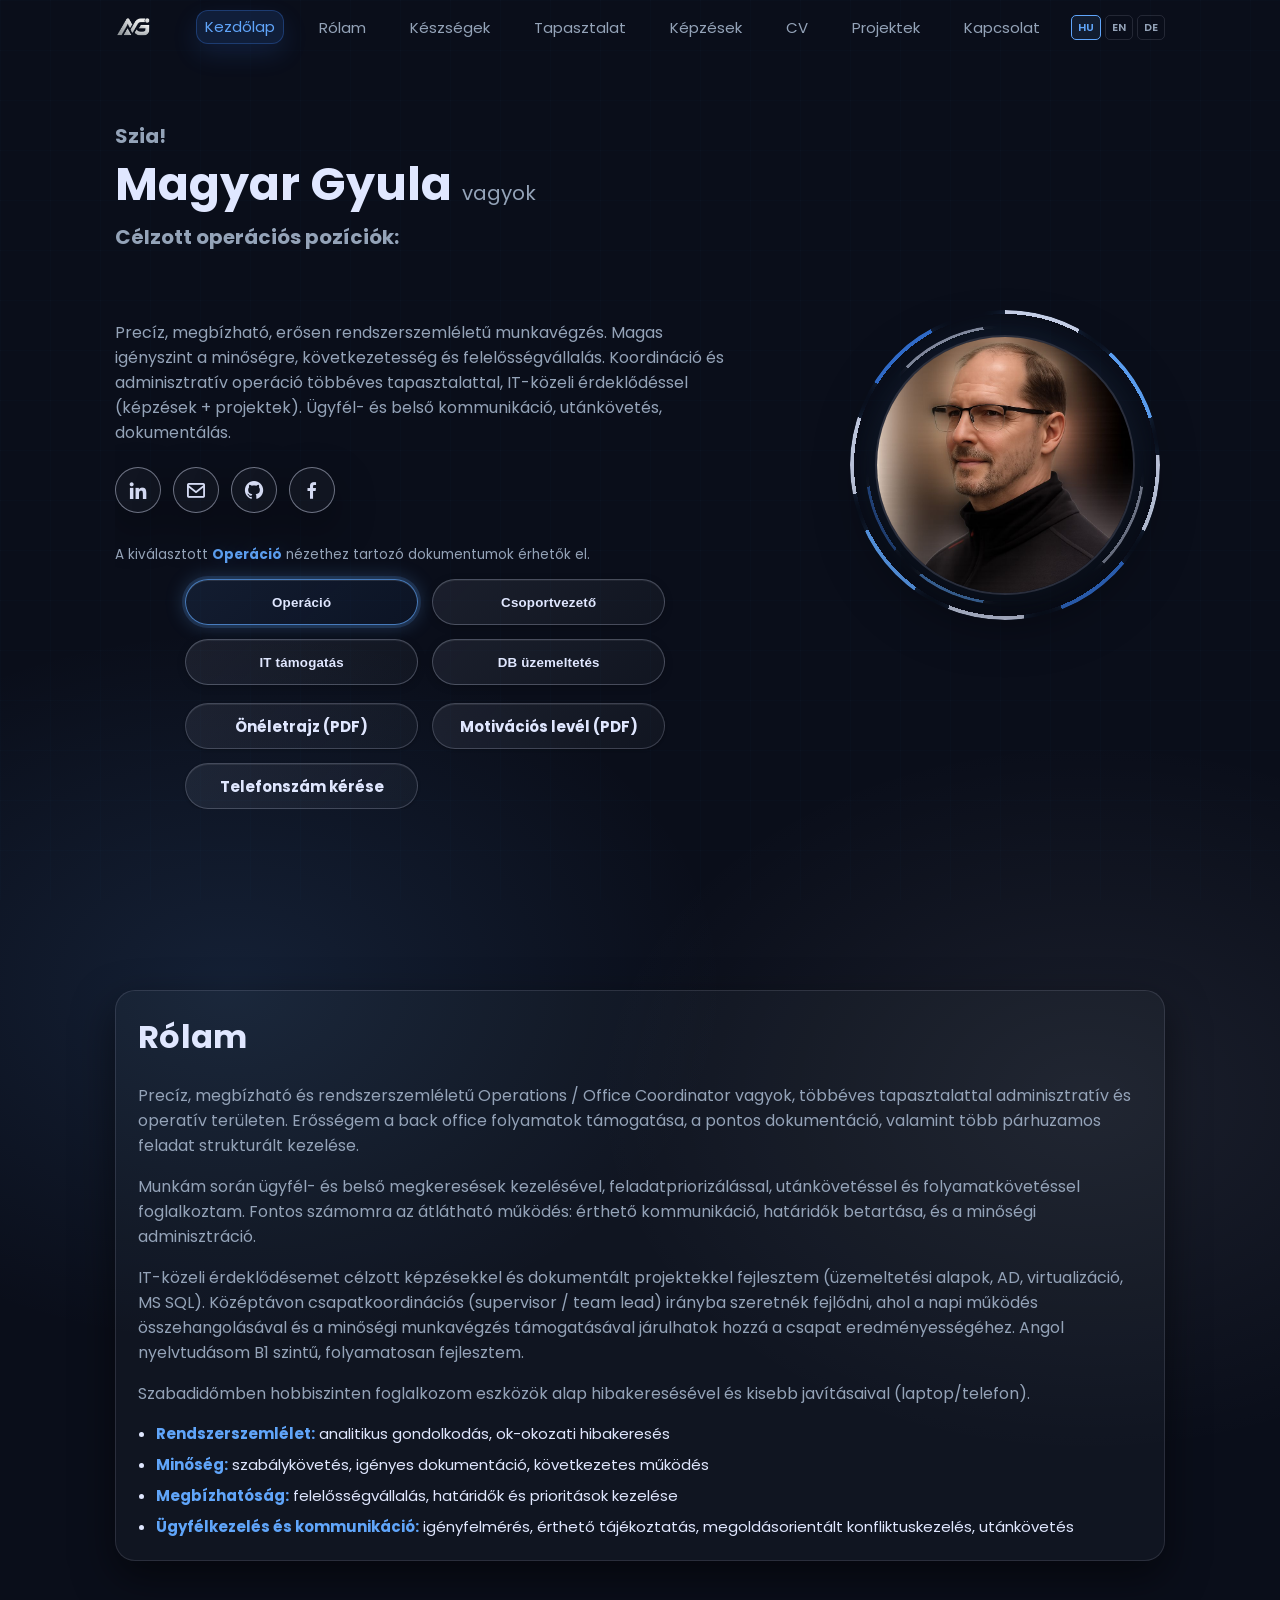
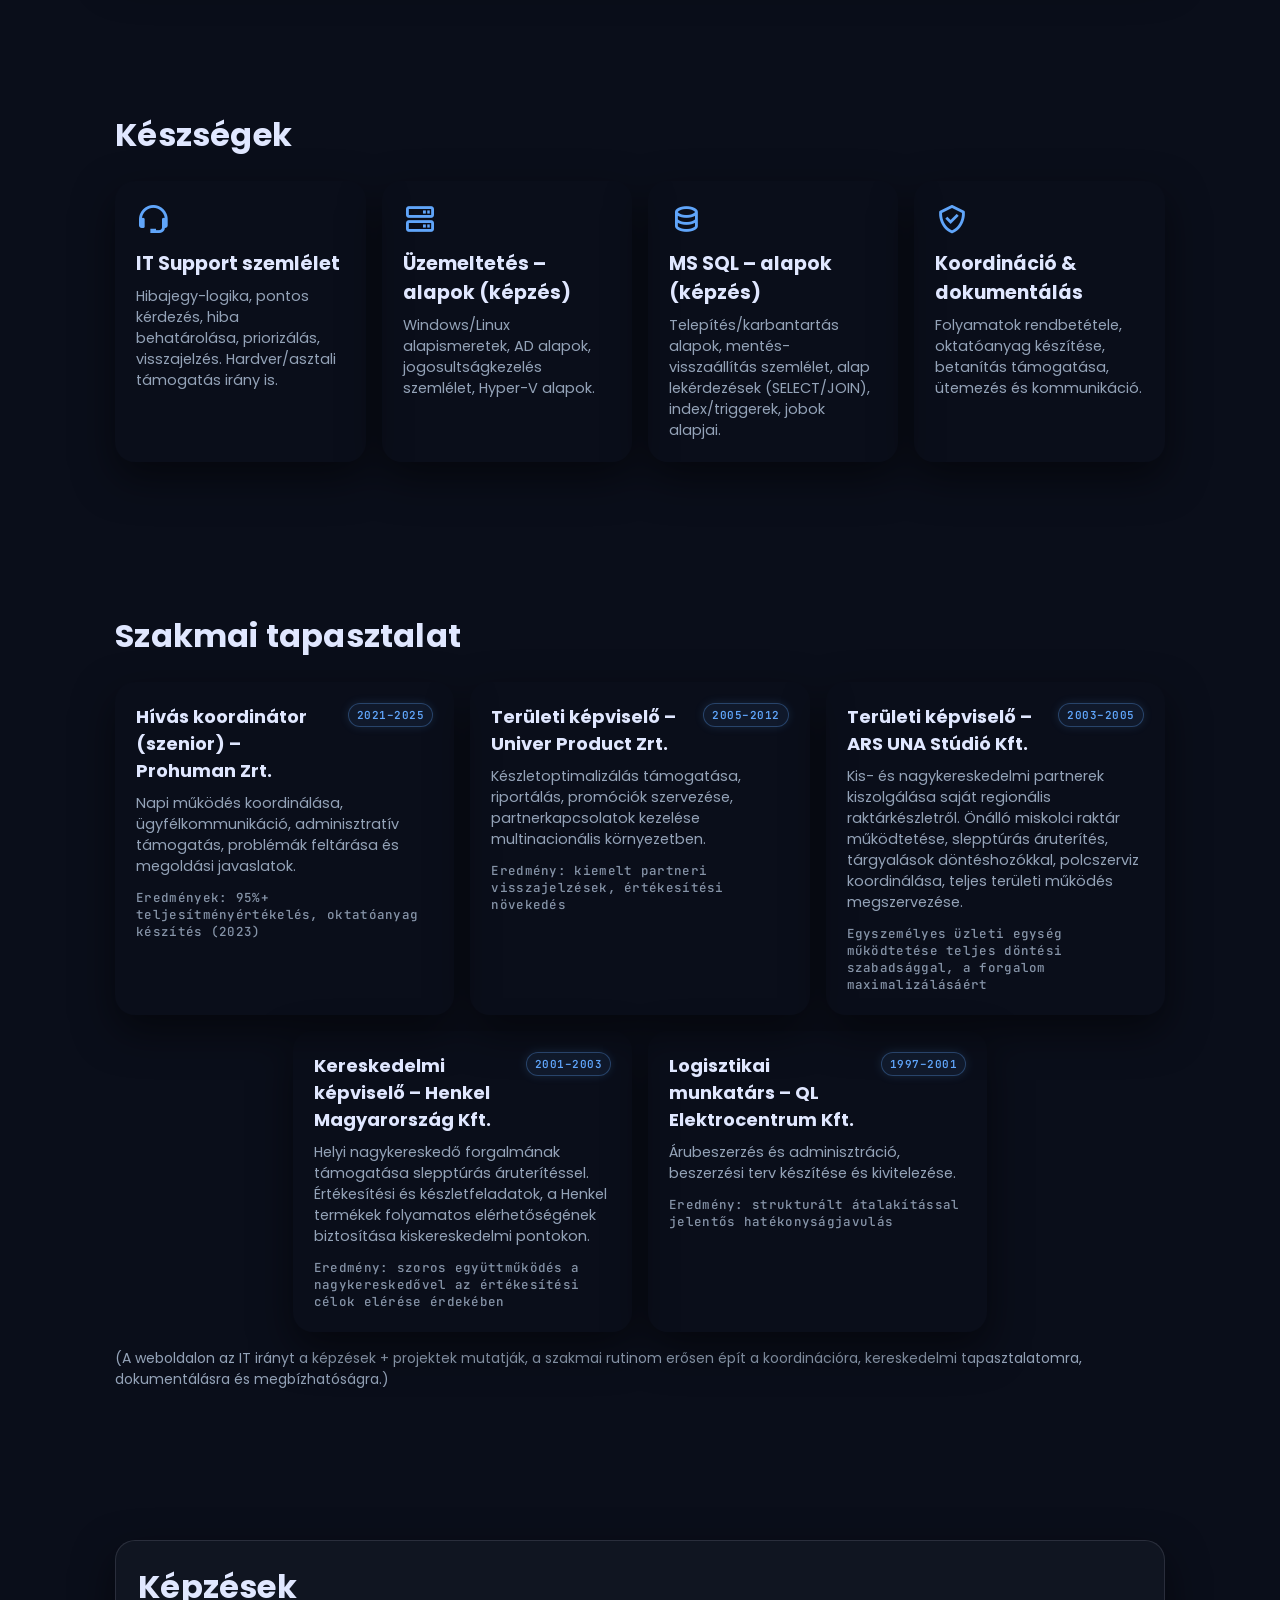
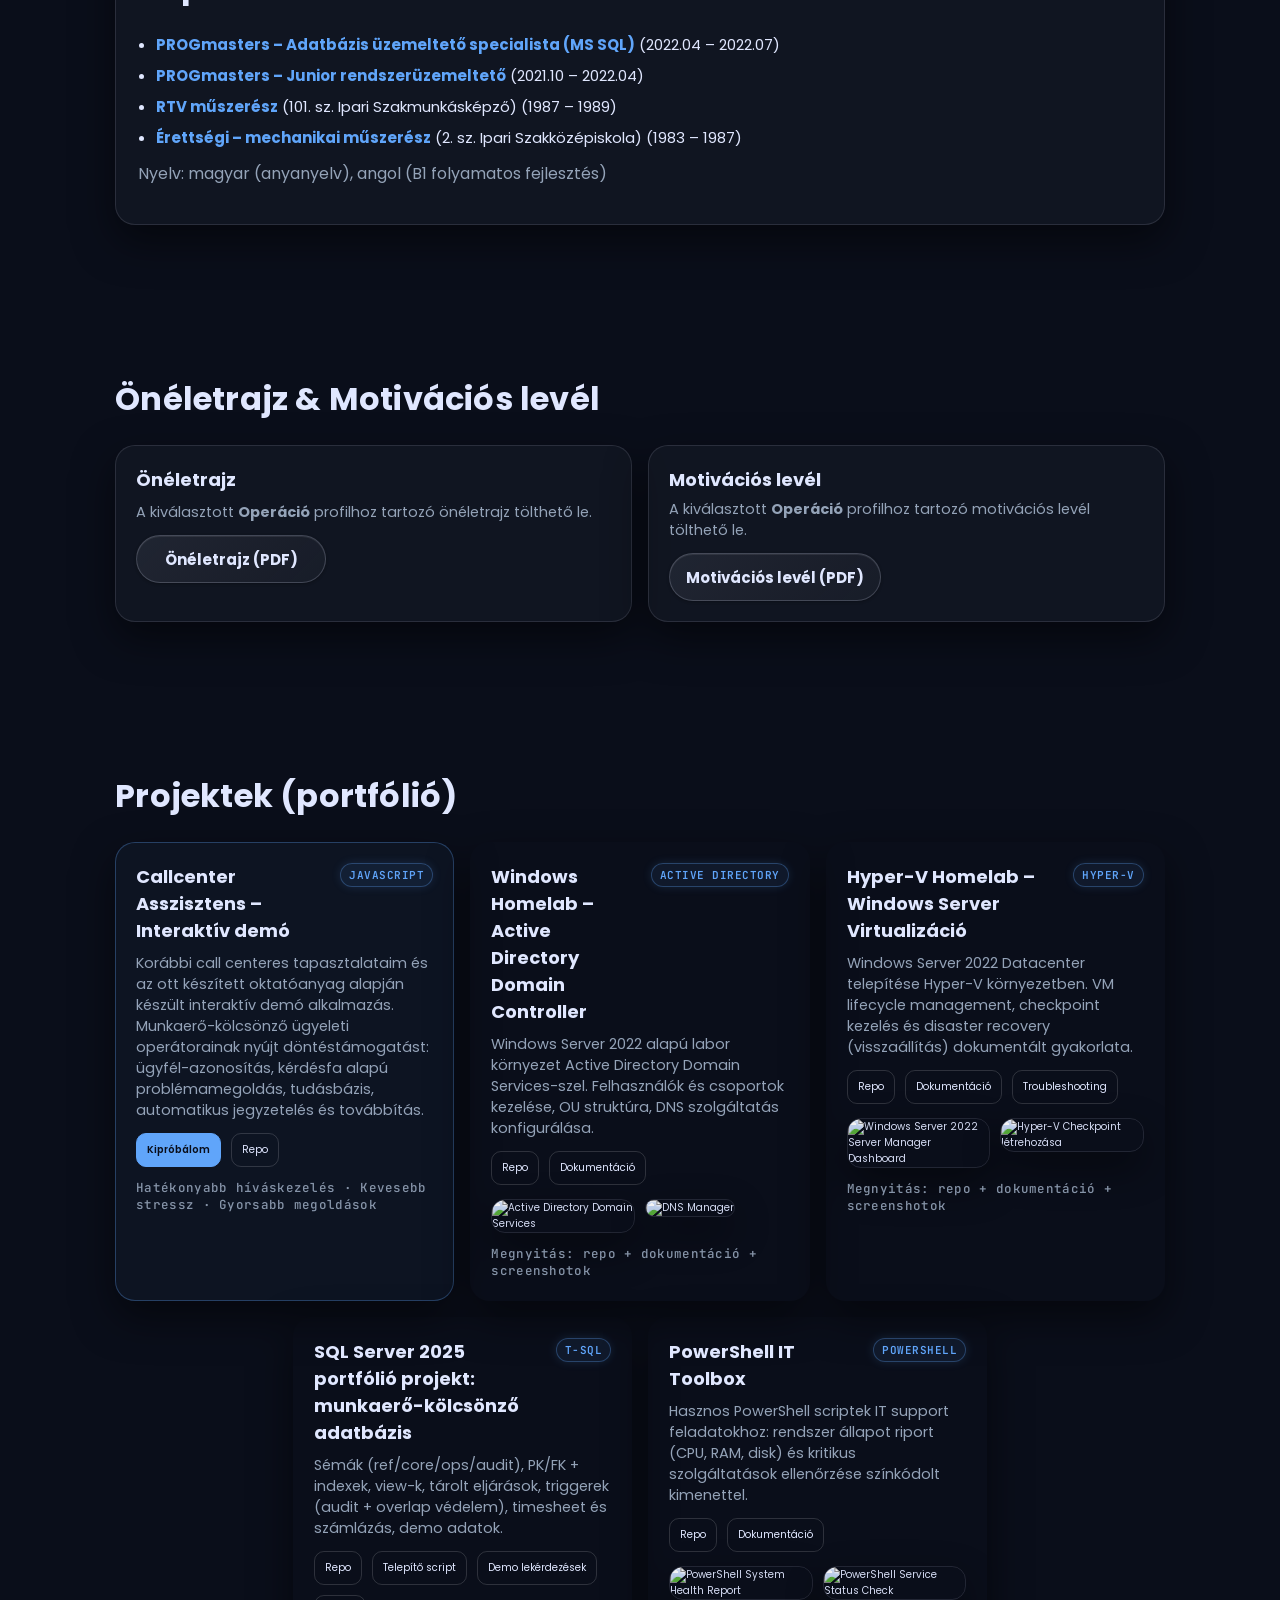
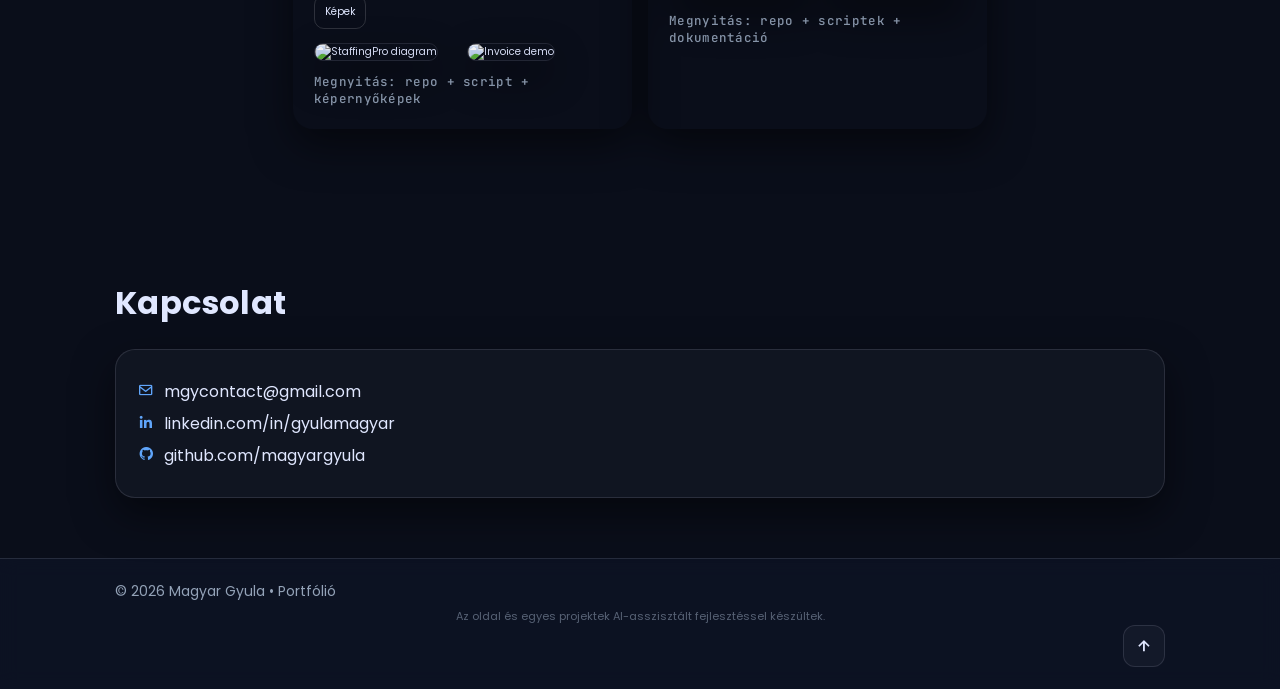
==== commit f2fd4c1c: "upload CV" ====
--- a/index.html
+++ b/index.html
@@ -23,7 +23,7 @@
   <!-- Header -->
   <header class="header">
     <a class="logo logo-img" href="#top" aria-label="Kezdőlap">
-      <img src="img/mg_logo.png" alt="MGY logó">
+      <img src="img/mg_logo.png" alt="MGY logó" loading="lazy">
     </a>
 
     <nav class="navbar" id="navbar">
@@ -109,7 +109,7 @@
 
     <div class="home-img">
       <div class="hero-photo">
-        <img class="hero-photo__img" src="img/profile.png" alt="profilkép" id="heroPhoto" />
+        <img class="hero-photo__img" src="img/profile.png" alt="profilkép" id="heroPhoto" loading="lazy"/>
         <div class="avatar" id="fallbackAvatar" aria-hidden="true" style="display:none;">
           <i class='bx bx-user'></i>
         </div>
@@ -141,7 +141,7 @@
         a
         napi működés összehangolásával és a minőségi munkavégzés támogatásával járulhatok hozzá a csapat
         eredményességéhez.
-        Angol nyelvtudásom A2–B1 szintű, folyamatosan fejlesztem.
+        Angol nyelvtudásom B1 szintű, folyamatosan fejlesztem.
       </p>
 
       <p data-i18n="about.p4">Szabadidőmben hobbiszinten foglalkozom eszközök alap hibakeresésével és kisebb javításaival (laptop/telefon).
@@ -573,8 +573,8 @@
 
   <script src="https://unpkg.com/scrollreveal"></script>
   <script src="https://cdn.jsdelivr.net/npm/typed.js@2.0.12"></script>
-  <script src="js/translations.js?v=2"></script>
-  <script src="js/script.js?v=2"></script>
+  <script src="js/translations.js?v=2" defer></script>
+  <script src="js/script.js?v=2" defer></script>
 </body>
 
 </html>
--- a/css/style.css
+++ b/css/style.css
@@ -1298,7 +1298,7 @@
 
   .navbar {
     position: fixed;
-    top: -400px;
+    top: -100vh;
     left: 0;
     width: 100%;
     padding: 1.5rem 9%;
@@ -1416,7 +1416,6 @@
   .typed {
     font-size: clamp(1.8rem, 5.5vw, 2.8rem);
     -webkit-text-stroke: 1.5px var(--ice);
-    text-stroke: 1.5px var(--ice);
     max-width: 100%;
     text-overflow: ellipsis;
   }
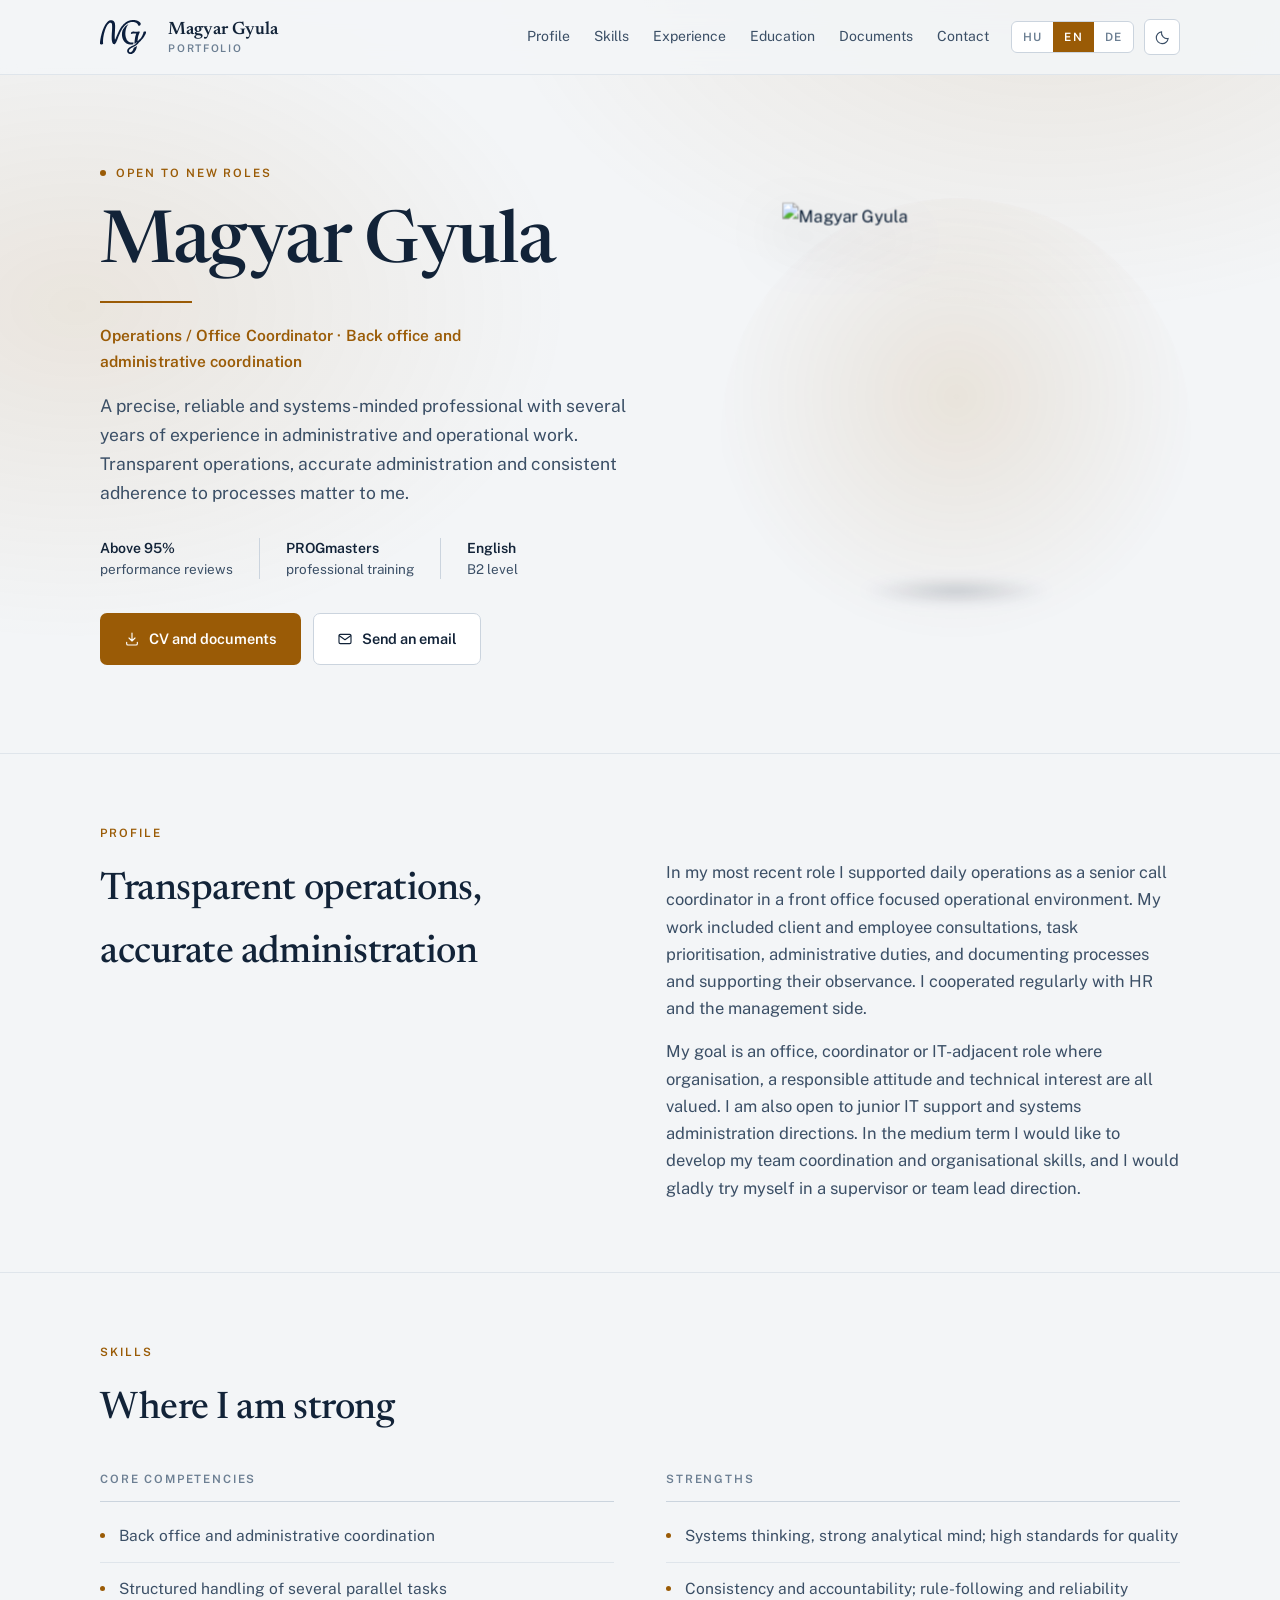
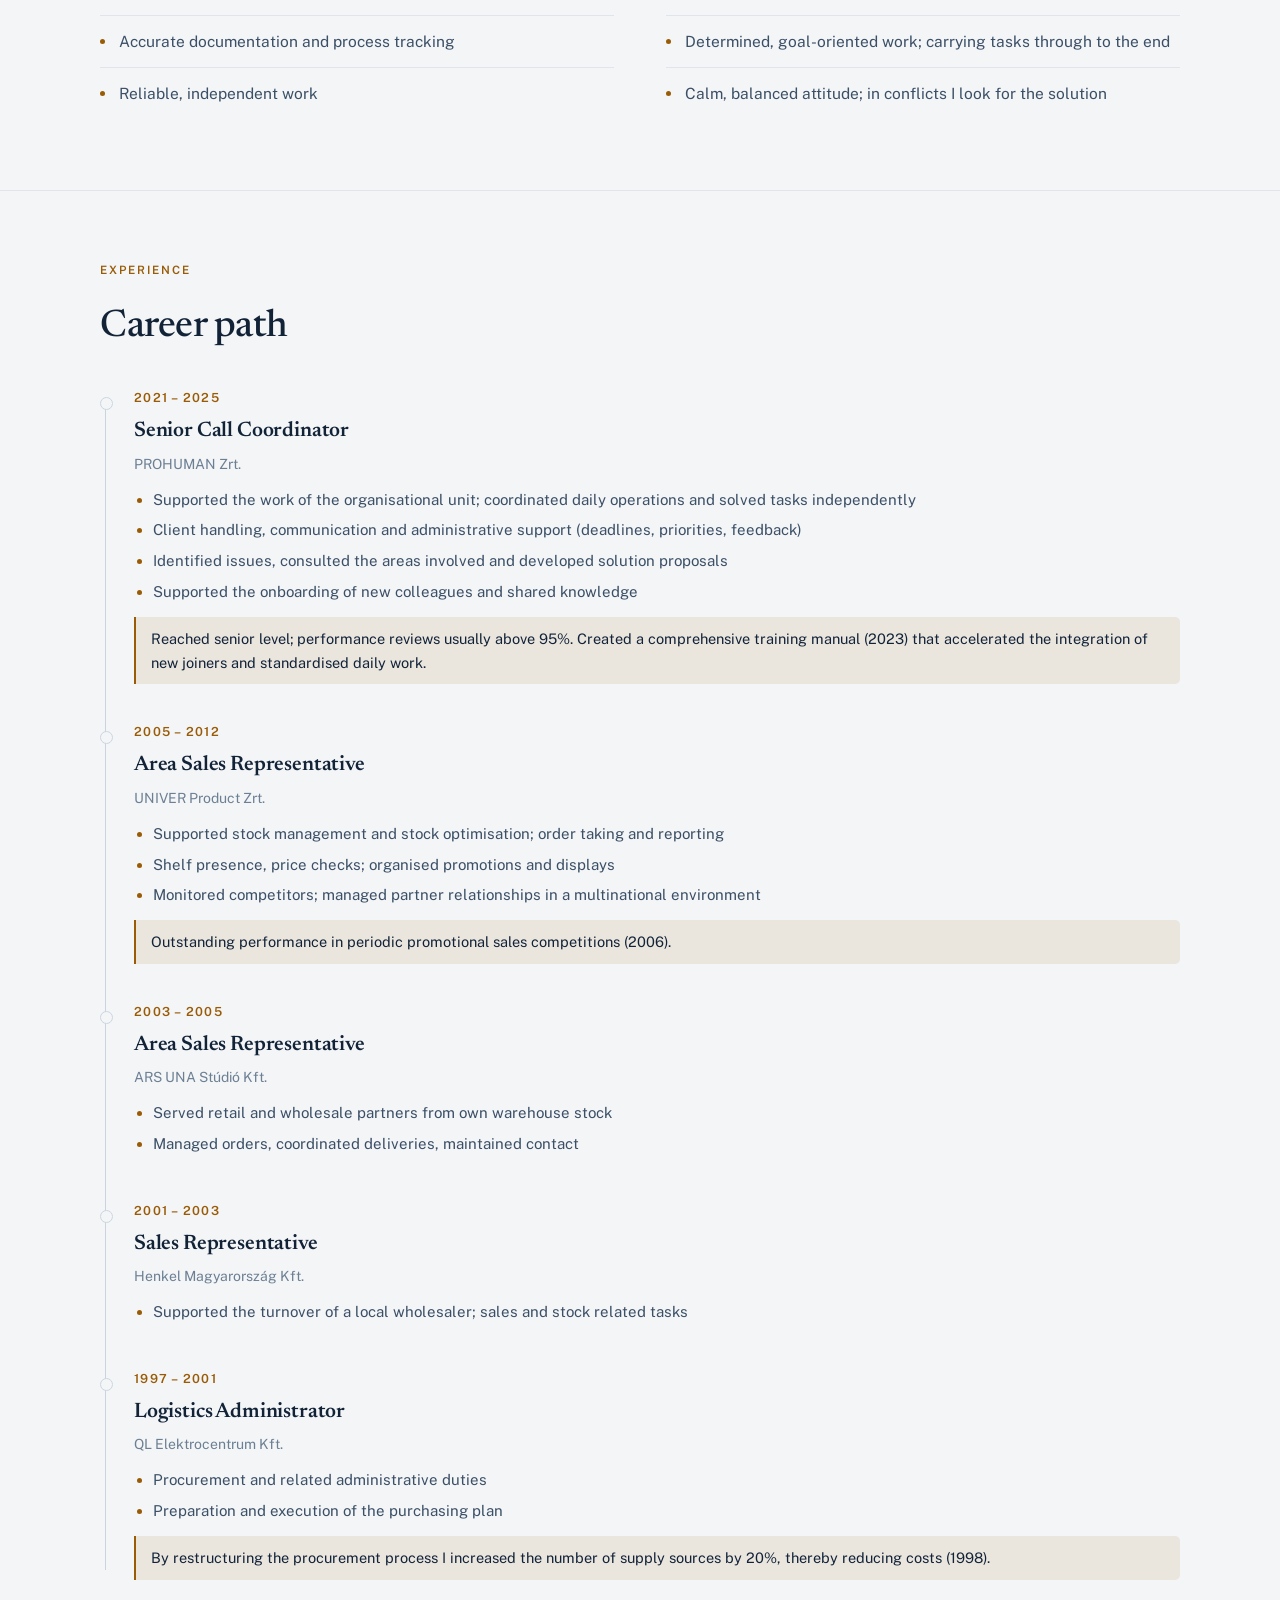
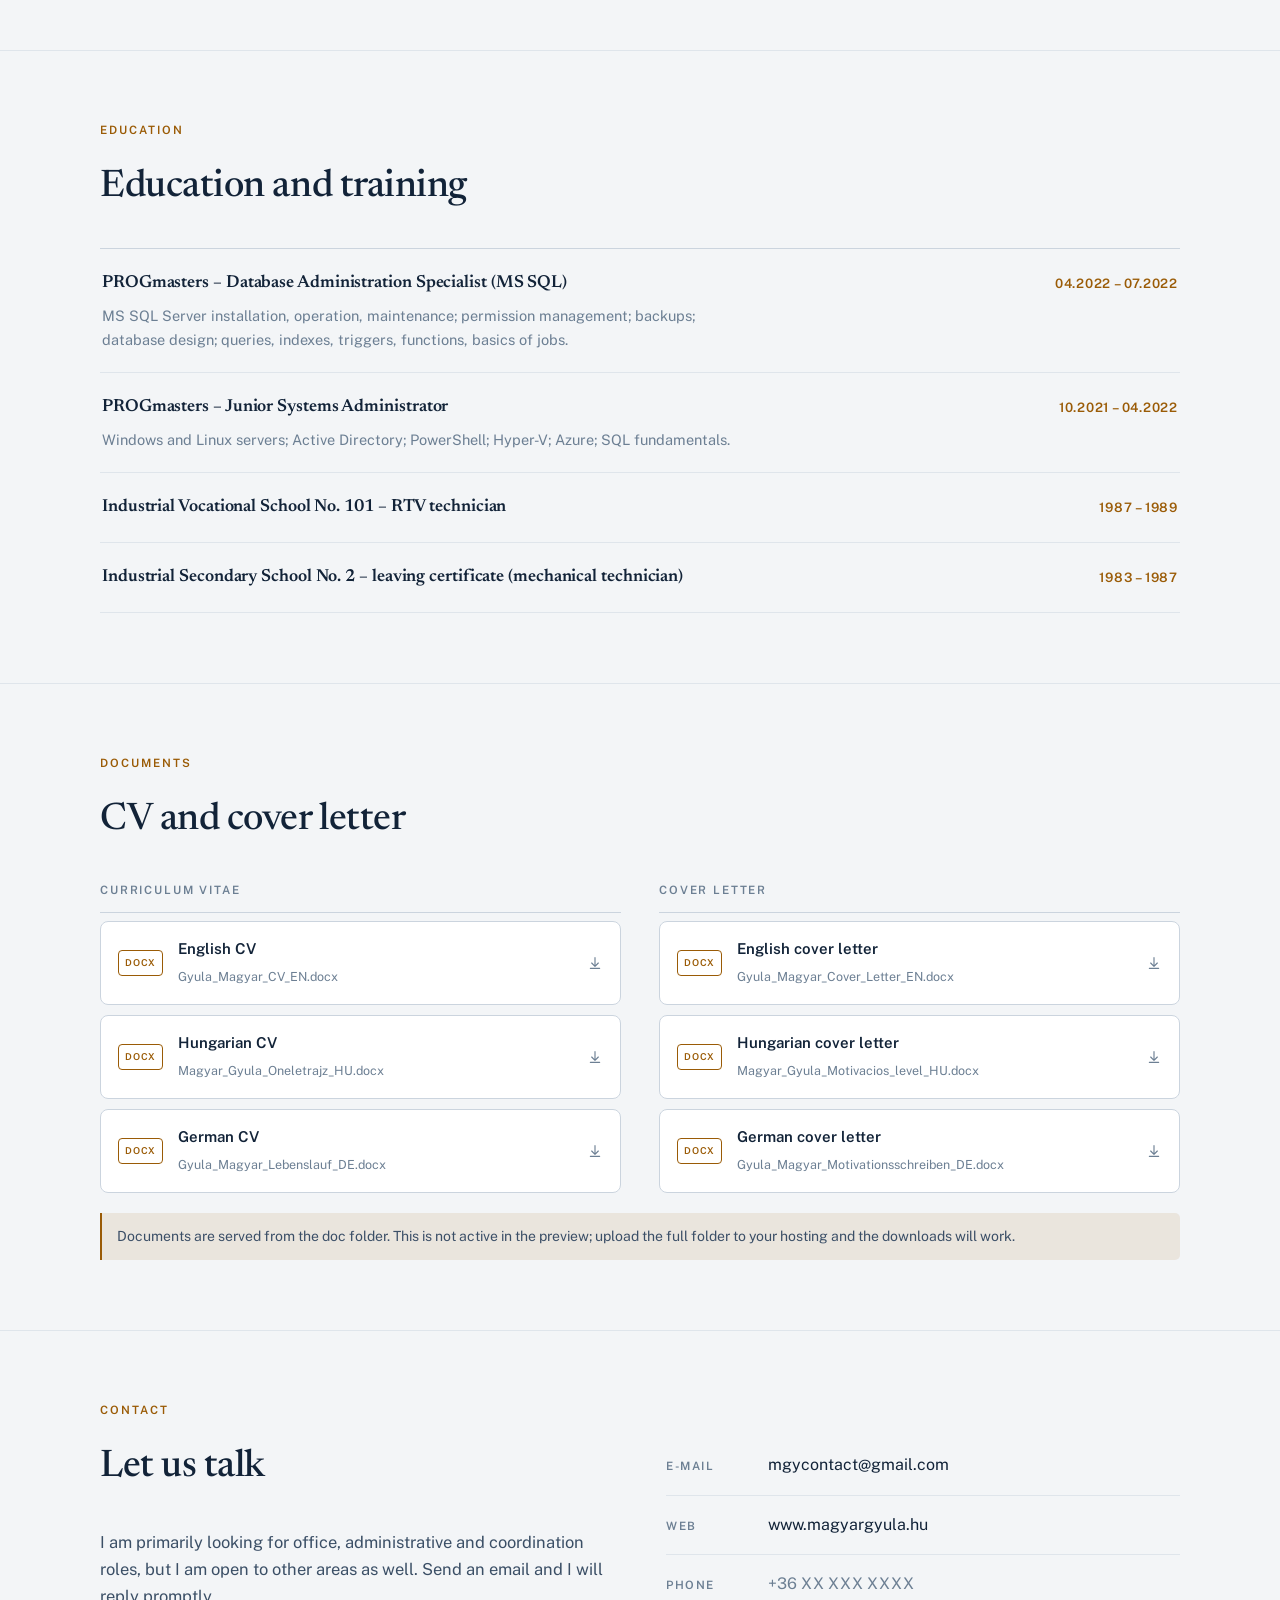
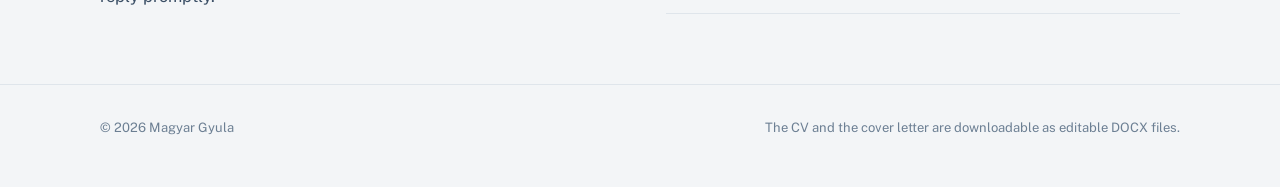
==== commit 90e676ee: "Add files via upload" ====
--- a/index.html
+++ b/index.html
@@ -1,580 +1,803 @@
 <!doctype html>
 <html lang="hu">
-
 <head>
-  <meta charset="utf-8" />
-  <meta name="viewport" content="width=device-width, initial-scale=1" />
-  <title>Magyar Gyula – Portfólió</title>
-  <meta name="description"
-    content="Magyar Gyula – portfólió. IT Support / junior üzemeltetés irány, DB (MS SQL) alapok, irodai és IT koordináció, ügyfélkezelés, Csoportvezető,  dokumentáltság és megbízhatóság, hobbi szervíz laptop telefon okosóra." />
-  <!-- Favicons -->
-  <link rel="icon" href="/img/favicon.ico?v=5" sizes="any">
-  <link rel="icon" type="image/png" href="/img/favicon-64.png?v=5" sizes="64x64">
-  <link rel="icon" type="image/png" href="/img/favicon-48.png?v=5" sizes="48x48">
-  <link rel="icon" type="image/png" href="/img/favicon-32.png?v=5" sizes="32x32">
-  <link rel="icon" type="image/png" href="/img/favicon-16.png?v=5" sizes="16x16">
-  <link rel="apple-touch-icon" href="/img/apple-touch-icon.png?v=5" sizes="180x180">
-  <link href="https://unpkg.com/boxicons@2.1.4/css/boxicons.min.css" rel="stylesheet" />
-  <link rel="stylesheet" href="https://cdnjs.cloudflare.com/ajax/libs/font-awesome/6.5.1/css/all.min.css">
-  <link rel="stylesheet" href="css/style.css?v=3" />
+<meta charset="utf-8">
+<meta name="viewport" content="width=device-width, initial-scale=1">
+<meta name="description" content="Magyar Gyula portfólió: Operations / Office Coordinator, back office és adminisztratív koordináció. Önéletrajz és motivációs levél letölthető.">
+<link rel="icon" href="assets/favicon.svg" type="image/svg+xml">
+<link rel="apple-touch-icon" href="assets/logo.png">
+<meta property="og:title" content="Magyar Gyula Portfólió">
+<meta property="og:description" content="Operations / Office Coordinator, back office és adminisztratív koordináció.">
+<meta property="og:image" content="assets/hero.jpg">
+<meta property="og:type" content="website">
+<title>Magyar Gyula Portfólió</title>
+<link rel="preconnect" href="https://fonts.googleapis.com">
+<link rel="preconnect" href="https://fonts.gstatic.com" crossorigin>
+<link rel="stylesheet" href="https://fonts.googleapis.com/css2?family=Newsreader:opsz,wght@6..72,400;6..72,500;6..72,600&family=Public+Sans:wght@400;500;600&display=swap">
+<style>
+:root{
+  --bg:#F3F5F7; --bg2:#FFFFFF; --surface:#FFFFFF; --surface2:#EDF0F3;
+  --line:#CBD4DE; --line-soft:#DFE5EB;
+  --ink:#122338; --ink2:#3B4F66; --muted:#6C7F93;
+  --accent:#9A5B06; --accent2:#B9740F; --accent-soft:rgba(154,91,6,.10);
+  --glow:rgba(154,91,6,.11); --logoink:#0B1E3D;
+  --shadow:0 1px 2px rgba(18,35,56,.05),0 16px 38px -22px rgba(18,35,56,.32);
+  --maxw:1140px;
+}
+@media (prefers-color-scheme:dark){
+  :root:not([data-theme="light"]){
+    --bg:#0B1826; --bg2:#0E1F30; --surface:#112436; --surface2:#162C40;
+    --line:#223B52; --line-soft:#1A3047;
+    --ink:#E9EFF6; --ink2:#BAC9D8; --muted:#8398AE;
+    --accent:#E9A93F; --accent2:#FFC470; --accent-soft:rgba(233,169,63,.13);
+    --glow:rgba(233,169,63,.20); --logoink:#EFEADF;
+    --shadow:0 1px 2px rgba(0,0,0,.35),0 20px 46px -26px rgba(0,0,0,.9);
+  }
+}
+:root[data-theme="dark"]{
+  --bg:#0B1826; --bg2:#0E1F30; --surface:#112436; --surface2:#162C40;
+  --line:#223B52; --line-soft:#1A3047;
+  --ink:#E9EFF6; --ink2:#BAC9D8; --muted:#8398AE;
+  --accent:#E9A93F; --accent2:#FFC470; --accent-soft:rgba(233,169,63,.13);
+  --glow:rgba(233,169,63,.20); --logoink:#EFEADF;
+  --shadow:0 1px 2px rgba(0,0,0,.35),0 20px 46px -26px rgba(0,0,0,.9);
+}
+
+*{box-sizing:border-box}
+body{
+  margin:0; background:var(--bg); color:var(--ink);
+  font-family:"Public Sans",-apple-system,BlinkMacSystemFont,"Segoe UI",Roboto,Arial,sans-serif;
+  font-size:16.5px; line-height:1.65; -webkit-font-smoothing:antialiased;
+}
+body::before{
+  content:""; position:fixed; inset:0; z-index:0; pointer-events:none;
+  background:
+    radial-gradient(52rem 34rem at 82% -6%, var(--glow), transparent 68%),
+    radial-gradient(44rem 30rem at 6% 34%, var(--accent-soft), transparent 70%);
+}
+h1,h2,h3{font-family:Newsreader,Georgia,"Times New Roman",serif;text-wrap:balance;margin:0;font-weight:500}
+a{color:inherit}
+:focus-visible{outline:2px solid var(--accent);outline-offset:3px;border-radius:4px}
+
+.wrap{max-width:var(--maxw);margin:0 auto;padding:0 30px;position:relative;z-index:1}
+.label{font-size:11.5px;font-weight:600;letter-spacing:.17em;text-transform:uppercase;color:var(--accent)}
+
+/* ---------- fejléc ---------- */
+header{
+  position:sticky;top:0;z-index:50;
+  background:color-mix(in srgb,var(--bg) 88%,transparent);
+  backdrop-filter:saturate(140%) blur(12px);
+  border-bottom:1px solid var(--line-soft);
+}
+.bar{display:flex;align-items:center;gap:22px;height:74px}
+.logolink{flex:none;display:flex;align-items:center;text-decoration:none}
+.logo{
+  height:34px;width:auto;display:block;color:var(--logoink);
+  transition:transform .4s cubic-bezier(.22,.9,.3,1),color .3s ease,opacity .3s ease;
+}
+.logolink:hover .logo{transform:translateY(-1.5px) scale(1.04);color:var(--accent)}
+.brand{display:flex;flex-direction:column;line-height:1.2;margin-right:auto;min-width:0}
+.brand b{font-family:Newsreader,Georgia,serif;font-weight:600;font-size:18px;letter-spacing:-.005em}
+.brand span{font-size:10.5px;font-weight:600;letter-spacing:.16em;color:var(--muted);text-transform:uppercase}
+nav.links{display:flex;gap:24px}
+nav.links a{font-size:14px;color:var(--ink2);text-decoration:none;padding:6px 0;position:relative;white-space:nowrap}
+nav.links a::after{content:"";position:absolute;left:0;right:100%;bottom:2px;height:1px;background:var(--accent);transition:right .28s ease}
+nav.links a:hover{color:var(--ink)}
+nav.links a:hover::after{right:0}
+
+.ctrl{display:flex;align-items:center;gap:10px}
+.seg{display:flex;border:1px solid var(--line);border-radius:6px;overflow:hidden;background:var(--surface)}
+.seg button{
+  appearance:none;border:0;background:transparent;cursor:pointer;font-family:inherit;
+  font-size:11.5px;font-weight:600;letter-spacing:.1em;color:var(--muted);padding:8px 11px;
+  transition:color .18s,background .18s;
+}
+.seg button[aria-pressed="true"]{background:var(--accent);color:#FFF}
+:root[data-theme="dark"] .seg button[aria-pressed="true"]{color:#0B1826}
+.iconbtn{
+  width:36px;height:36px;flex:none;display:grid;place-items:center;cursor:pointer;
+  border:1px solid var(--line);border-radius:6px;background:var(--surface);color:var(--ink2);
+  transition:color .18s,border-color .18s;
+}
+.iconbtn:hover{color:var(--accent);border-color:var(--accent)}
+.iconbtn svg{width:17px;height:17px;fill:none;stroke:currentColor;stroke-width:1.6;stroke-linecap:round}
+.menubtn{display:none}
+
+/* ---------- hero ---------- */
+.hero{padding:82px 0 88px;display:grid;grid-template-columns:1.12fr .88fr;gap:60px;align-items:center}
+.eyebrow{display:inline-flex;align-items:center;gap:10px;margin-bottom:26px}
+.dot{width:6px;height:6px;border-radius:99px;background:var(--accent);animation:breathe 3.4s ease-in-out infinite}
+@keyframes breathe{0%,100%{opacity:1}50%{opacity:.35}}
+h1.name{font-size:clamp(42px,6.4vw,72px);line-height:1.04;letter-spacing:-.018em;font-weight:500}
+.underline{height:2px;width:0;background:var(--accent);margin:18px 0 20px;animation:draw 1.1s cubic-bezier(.22,.9,.3,1) .25s forwards}
+@keyframes draw{to{width:92px}}
+p.tagline{font-size:15.5px;font-weight:600;letter-spacing:.005em;color:var(--accent);margin:0 0 18px;max-width:40ch}
+p.lead{font-size:17.5px;color:var(--ink2);max-width:54ch;margin:0 0 30px}
+.facts{display:flex;flex-wrap:wrap;gap:0 26px;margin-bottom:34px}
+.fact{font-size:13.5px;color:var(--ink2);padding-right:26px;border-right:1px solid var(--line);line-height:1.5}
+.fact:last-child{border-right:0;padding-right:0}
+.fact b{display:block;font-weight:600;color:var(--ink);font-size:14px}
+.actions{display:flex;flex-wrap:wrap;gap:12px}
+.btn{display:inline-flex;align-items:center;gap:9px;text-decoration:none;cursor:pointer;font-family:inherit;
+  font-size:14.5px;font-weight:600;padding:13px 23px;border-radius:7px;border:1px solid transparent;transition:.2s}
+.btn svg{width:16px;height:16px;fill:none;stroke:currentColor;stroke-width:1.7;stroke-linecap:round;stroke-linejoin:round}
+.btn.primary{background:var(--accent);color:#FFF}
+:root[data-theme="dark"] .btn.primary{color:#0B1826}
+.btn.primary:hover{background:var(--accent2)}
+.btn.ghost{border-color:var(--line);color:var(--ink);background:var(--surface)}
+.btn.ghost:hover{border-color:var(--accent);color:var(--accent)}
+
+/* hero kép - keret nélküli kivágás, egérkövetéses dőléssel */
+.framewrap{display:grid;place-items:center;perspective:1100px}
+.frame{position:relative;width:min(340px,78vw);transform-style:preserve-3d;
+  transform:rotateX(0deg) rotateY(0deg);transition:transform .5s cubic-bezier(.22,.9,.3,1);will-change:transform}
+.aura{position:absolute;left:50%;top:56%;width:145%;aspect-ratio:1/1;border-radius:50%;
+  transform:translate(-50%,-50%) translateZ(-50px);
+  background:radial-gradient(circle at 50% 42%,var(--glow),transparent 68%);
+  animation:aura 9s ease-in-out infinite;pointer-events:none}
+@keyframes aura{0%,100%{transform:translate(-50%,-50%) translateZ(-50px) scale(1);opacity:.85}
+  50%{transform:translate(-50%,-50%) translateZ(-50px) scale(1.08);opacity:1}}
+.floor{position:absolute;left:50%;bottom:2%;width:58%;height:22px;border-radius:50%;
+  transform:translate(-50%,0) translateZ(-30px);
+  background:radial-gradient(ellipse at center,color-mix(in srgb,var(--ink) 26%,transparent),transparent 72%);
+  filter:blur(7px);pointer-events:none}
+.heroimg{position:relative;z-index:1;width:100%;transform:translateZ(24px)}
+.heroimg img{
+  width:100%;height:auto;display:block;
+  filter:contrast(1.06) saturate(1.05) drop-shadow(0 22px 26px rgba(0,0,0,.28));
+}
+.ph{color:var(--muted);font-size:12px;letter-spacing:.04em;line-height:1.95;padding:0 26px}
+.ph strong{display:block;color:var(--ink2);font-size:11.5px;font-weight:600;letter-spacing:.16em;margin-bottom:6px}
+
+/* ---------- szekciók ---------- */
+section{padding:70px 0;border-top:1px solid var(--line-soft);position:relative;z-index:1}
+.slabel{margin-bottom:16px}
+h2{font-size:clamp(27px,3.4vw,38px);letter-spacing:-.012em;margin-bottom:30px;max-width:24ch}
+.two{display:grid;grid-template-columns:1fr 1fr;gap:52px}
+.prose p{color:var(--ink2);margin:0 0 16px;max-width:62ch}
+.prose p:last-child{margin-bottom:0}
+
+/* listák */
+.colhead{font-size:11.5px;font-weight:600;letter-spacing:.16em;text-transform:uppercase;color:var(--muted);
+  padding-bottom:12px;border-bottom:1px solid var(--line);margin-bottom:8px}
+ul.plain{list-style:none;margin:0;padding:0}
+ul.plain li{display:flex;gap:14px;align-items:flex-start;padding:13px 0;border-bottom:1px solid var(--line-soft);
+  font-size:15.5px;color:var(--ink2)}
+ul.plain li:last-child{border-bottom:0}
+ul.plain li::before{content:"";flex:none;width:5px;height:5px;margin-top:10px;border-radius:50%;background:var(--accent)}
+
+/* idővonal */
+.tl{position:relative;padding-left:34px}
+.tl::before{content:"";position:absolute;left:5px;top:10px;bottom:10px;width:1px;background:var(--line)}
+.job{position:relative;padding:0 0 38px}
+.job:last-child{padding-bottom:0}
+.job::before{content:"";position:absolute;left:-34px;top:9px;width:11px;height:11px;border-radius:50%;
+  background:var(--bg);border:1.5px solid var(--line);transition:border-color .2s,box-shadow .2s}
+.job:hover::before{border-color:var(--accent);box-shadow:0 0 0 5px var(--accent-soft)}
+.job .yr{font-size:12.5px;font-weight:600;letter-spacing:.1em;color:var(--accent);margin-bottom:6px}
+.job h3{font-size:21px;font-weight:600;letter-spacing:-.008em}
+.job .org{font-size:14px;color:var(--muted);margin:3px 0 12px}
+.job ul{margin:0;padding-left:19px;color:var(--ink2);font-size:15px}
+.job ul li{margin-bottom:6px}
+.job ul li::marker{color:var(--accent)}
+.win{display:block;margin-top:12px;font-size:14.5px;color:var(--ink);background:var(--accent-soft);
+  border-left:2px solid var(--accent);padding:10px 15px;border-radius:0 5px 5px 0}
+
+/* tanulmányok */
+.edu{border-top:1px solid var(--line)}
+.edu .item{display:grid;grid-template-columns:1fr 170px;gap:26px;padding:20px 2px;border-bottom:1px solid var(--line-soft)}
+.edu h3{font-size:17.5px;font-weight:600;letter-spacing:-.005em}
+.edu p{margin:6px 0 0;font-size:14.5px;color:var(--muted);max-width:70ch}
+.edu .d{font-size:13px;font-weight:600;letter-spacing:.06em;color:var(--accent);text-align:right;padding-top:4px}
+
+/* dokumentumok */
+.docgrid{display:grid;grid-template-columns:1fr 1fr;gap:38px}
+.file{display:flex;align-items:center;gap:15px;text-decoration:none;padding:15px 17px;border:1px solid var(--line);
+  border-radius:8px;background:var(--surface);margin-bottom:10px;transition:.2s}
+.file:hover{border-color:var(--accent);box-shadow:var(--shadow)}
+.file .ext{font-size:9.5px;font-weight:600;letter-spacing:.08em;color:var(--accent);
+  border:1px solid var(--accent);border-radius:4px;padding:4px 6px;flex:none}
+.file .t{flex:1;min-width:0}
+.file .t b{display:block;font-size:15px;font-weight:600}
+.file .t span{font-size:12.5px;color:var(--muted)}
+.file .arw{color:var(--muted);transition:.2s;flex:none;display:flex}
+.file:hover .arw{color:var(--accent);transform:translateY(2px)}
+.file .arw svg{width:16px;height:16px;fill:none;stroke:currentColor;stroke-width:1.7;stroke-linecap:round;stroke-linejoin:round}
+.notice{display:none;margin-top:10px;font-size:14px;color:var(--ink2);background:var(--accent-soft);
+  border-left:2px solid var(--accent);padding:12px 15px;border-radius:0 5px 5px 0}
+.notice.on{display:block}
+
+/* kapcsolat */
+.cline{display:flex;align-items:baseline;gap:16px;padding:16px 0;border-bottom:1px solid var(--line-soft);text-decoration:none}
+.cline .lb{font-size:11.5px;font-weight:600;letter-spacing:.14em;text-transform:uppercase;color:var(--muted);width:86px;flex:none}
+.cline .vl{font-size:16px;color:var(--ink);word-break:break-word}
+a.cline:hover .vl{color:var(--accent)}
+.cline.placeholder .vl{color:var(--muted)}
+
+footer{border-top:1px solid var(--line-soft);padding:32px 0 48px;position:relative;z-index:1}
+.foot{display:flex;justify-content:space-between;gap:18px;flex-wrap:wrap;font-size:13px;color:var(--muted)}
+
+.rise{animation:rise .75s cubic-bezier(.22,.9,.3,1) both}
+@keyframes rise{from{opacity:.001;transform:translateY(14px)}to{opacity:1;transform:none}}
+
+@media (max-width:940px){
+  .hero{grid-template-columns:1fr;gap:42px;padding:54px 0 66px}
+  .framewrap{order:-1;justify-self:start}
+  .two,.docgrid{grid-template-columns:1fr;gap:34px}
+  .edu .item{grid-template-columns:1fr;gap:6px}
+  .edu .d{text-align:left;padding-top:0}
+  nav.links{display:none}
+  nav.links.open{display:flex;position:absolute;top:74px;left:0;right:0;flex-direction:column;gap:0;
+    background:var(--bg2);border-bottom:1px solid var(--line);padding:6px 30px 18px}
+  nav.links.open a{padding:12px 0;border-bottom:1px solid var(--line-soft)}
+  .menubtn{display:grid}
+}
+@media (max-width:560px){
+  .wrap{padding:0 20px}
+  .bar{gap:14px}
+  .logo{height:30px}
+  .brand{display:none}
+  .logolink{margin-right:auto}
+  .facts{gap:14px 0;flex-direction:column}
+  .fact{border-right:0;padding-right:0}
+}
+@media (prefers-reduced-motion:reduce){
+  *{animation:none!important;transition:none!important}
+  .underline{width:92px}
+}
+</style>
 </head>
-
 <body id="top">
-  <!-- Header -->
-  <header class="header">
-    <a class="logo logo-img" href="#top" aria-label="Kezdőlap">
-      <img src="img/mg_logo.png" alt="MGY logó" loading="lazy">
+
+
+<header>
+  <div class="wrap bar">
+    <a class="logolink" href="#top" aria-label="Magyar Gyula">
+      <svg class="logo" xmlns="http://www.w3.org/2000/svg" viewBox="0 0 2576 1896" role="img" aria-label="MGy">
+        <g transform="translate(0,1896) scale(0.1,-0.1)" fill="currentColor">
+          <path d="M18310 18944 c-52 -7 -186 -18 -298 -24 -111 -6 -242 -18 -290 -25
+      -48 -8 -104 -15 -126 -15 -21 0 -90 -9 -155 -20 -64 -11 -170 -30 -236 -41
+      -66 -11 -142 -26 -170 -34 -27 -7 -66 -16 -85 -20 -38 -6 -156 -36 -260 -65
+      -36 -9 -119 -31 -185 -48 -146 -37 -199 -53 -290 -88 -38 -14 -90 -32 -115
+      -40 -25 -7 -76 -25 -115 -39 -38 -15 -89 -33 -111 -40 -23 -7 -50 -18 -60 -23
+      -11 -6 -40 -20 -66 -31 -27 -12 -67 -30 -90 -40 -24 -10 -92 -40 -153 -67 -60
+      -26 -122 -56 -137 -66 -14 -10 -31 -18 -37 -18 -10 0 -77 -31 -111 -50 -8 -5
+      -49 -27 -90 -48 -160 -83 -342 -186 -390 -222 -19 -14 -62 -39 -95 -56 -33
+      -16 -78 -41 -100 -57 -22 -15 -89 -62 -150 -103 -144 -99 -159 -110 -298 -212
+      -167 -122 -424 -327 -473 -376 -51 -51 -212 -199 -272 -249 -104 -87 -341
+      -330 -608 -623 -146 -159 -467 -557 -632 -783 -26 -35 -70 -96 -99 -135 -44
+      -60 -106 -150 -176 -256 -9 -14 -34 -50 -56 -80 -61 -84 -101 -141 -101 -145
+      0 -2 -19 -32 -42 -68 -24 -35 -59 -90 -78 -121 -19 -32 -45 -73 -57 -92 -13
+      -19 -23 -39 -23 -43 0 -4 -15 -28 -33 -52 -19 -24 -42 -57 -51 -74 -9 -16 -25
+      -43 -35 -60 -38 -61 -224 -382 -258 -445 -20 -36 -42 -72 -49 -81 -8 -8 -14
+      -18 -14 -21 0 -3 -18 -36 -40 -72 -22 -36 -40 -68 -40 -72 0 -3 -17 -36 -39
+      -72 -21 -37 -60 -107 -86 -157 -26 -49 -64 -119 -83 -155 -46 -86 -218 -431
+      -272 -545 -24 -49 -73 -153 -110 -230 -98 -202 -140 -292 -210 -450 -34 -77
+      -78 -174 -97 -215 -32 -68 -44 -95 -88 -195 -7 -16 -25 -59 -40 -95 -15 -36
+      -36 -85 -47 -110 -23 -52 -26 -60 -68 -160 -18 -41 -47 -106 -65 -145 -17 -38
+      -36 -81 -40 -95 -4 -14 -11 -30 -15 -35 -5 -6 -15 -28 -23 -50 -28 -78 -107
+      -270 -148 -362 -10 -24 -28 -64 -39 -90 -12 -27 -28 -61 -35 -76 -8 -16 -15
+      -33 -15 -39 0 -6 -9 -29 -19 -52 -41 -90 -101 -231 -101 -239 0 -8 -41 -103
+      -60 -138 -4 -8 -20 -47 -35 -85 -15 -38 -35 -87 -45 -109 -10 -22 -39 -89 -65
+      -150 -25 -60 -53 -122 -61 -137 -8 -14 -14 -31 -14 -38 0 -11 -11 -35 -86
+      -198 -19 -40 -34 -75 -34 -78 0 -3 -18 -43 -40 -90 -22 -47 -40 -88 -40 -91 0
+      -4 -19 -45 -41 -92 -23 -47 -52 -108 -64 -136 -13 -27 -75 -156 -138 -285 -63
+      -129 -136 -279 -161 -332 -46 -97 -66 -116 -85 -80 -16 32 -60 255 -71 362 -5
+      58 -16 164 -24 235 -29 260 -41 578 -41 1130 0 303 6 687 13 855 7 168 15 362
+      17 433 3 70 9 178 14 240 6 61 13 182 16 267 3 85 15 297 25 470 10 173 22
+      385 25 470 3 85 10 198 15 250 5 52 14 212 20 355 5 143 14 334 20 425 8 145
+      25 484 49 975 12 255 13 1378 1 1515 -6 69 -20 224 -30 345 -23 264 -47 469
+      -59 510 -5 17 -12 50 -16 75 -8 61 -41 203 -77 330 -16 58 -36 128 -43 155
+      -42 155 -191 480 -290 635 -134 210 -281 362 -510 528 -47 34 -262 144 -350
+      180 -358 142 -907 158 -1395 40 -103 -25 -211 -61 -400 -133 -113 -44 -438
+      -222 -540 -296 -51 -38 -89 -64 -150 -106 -48 -32 -216 -168 -305 -247 -106
+      -93 -268 -255 -380 -381 -44 -49 -101 -112 -126 -140 -50 -55 -300 -371 -366
+      -462 -23 -32 -59 -81 -80 -110 -78 -107 -275 -404 -314 -473 -11 -19 -40 -66
+      -64 -105 -25 -38 -48 -77 -52 -85 -3 -8 -14 -26 -23 -40 -16 -23 -52 -86 -102
+      -180 -10 -19 -29 -53 -42 -75 -13 -22 -47 -85 -75 -140 -29 -55 -66 -125 -82
+      -155 -32 -57 -209 -398 -240 -460 -67 -137 -152 -317 -179 -380 -38 -90 -56
+      -131 -104 -233 -20 -43 -36 -82 -36 -88 0 -6 -12 -36 -26 -67 -36 -80 -49
+      -110 -72 -167 -11 -27 -38 -93 -61 -145 -23 -52 -41 -99 -41 -104 0 -5 -8 -27
+      -19 -50 -25 -55 -101 -250 -101 -260 0 -4 -6 -22 -14 -39 -8 -18 -26 -63 -41
+      -102 -14 -38 -34 -92 -45 -120 -10 -27 -32 -90 -49 -140 -17 -49 -51 -148 -76
+      -220 -114 -326 -175 -517 -175 -544 0 -9 -6 -27 -13 -41 -19 -38 -187 -566
+      -188 -590 0 -8 -7 -33 -15 -55 -8 -22 -21 -62 -29 -90 -8 -27 -23 -81 -34
+      -120 -11 -38 -27 -97 -36 -130 -9 -33 -30 -105 -47 -160 -17 -55 -37 -122 -44
+      -150 -7 -27 -24 -95 -39 -150 -15 -55 -32 -125 -39 -155 -24 -102 -78 -315
+      -96 -380 -10 -36 -28 -110 -40 -165 -13 -55 -30 -129 -40 -165 -56 -211 -85
+      -334 -116 -490 -19 -96 -39 -188 -45 -205 -5 -16 -16 -64 -24 -105 -8 -41 -26
+      -129 -40 -195 -14 -66 -32 -158 -40 -205 -8 -47 -24 -132 -35 -190 -12 -58
+      -29 -150 -40 -205 -10 -55 -23 -125 -29 -155 -20 -103 -50 -285 -56 -335 -3
+      -27 -12 -88 -20 -135 -25 -149 -46 -291 -61 -420 -8 -69 -16 -132 -19 -140 -8
+      -29 -54 -477 -60 -595 -4 -66 -13 -151 -21 -188 -20 -99 -21 -837 0 -870 8
+      -12 17 -38 21 -57 4 -19 19 -55 33 -80 27 -48 147 -170 167 -170 7 0 23 -8 36
+      -18 13 -10 44 -26 69 -35 249 -96 722 -79 1005 35 204 83 331 173 381 270 26
+      51 29 90 14 165 -17 87 -41 473 -50 803 -8 322 -1 716 20 1045 6 94 15 247 20
+      340 5 94 14 217 20 275 52 510 95 887 110 953 5 25 14 90 20 144 6 54 17 127
+      24 163 8 36 24 124 36 195 69 427 92 559 120 690 10 50 28 137 39 195 43 227
+      44 229 94 460 8 36 22 92 30 125 9 33 28 110 42 170 15 61 33 133 40 160 8 28
+      23 91 35 140 12 50 30 122 40 160 11 39 29 104 40 145 11 41 29 104 40 140 11
+      36 24 83 30 105 14 58 47 175 59 210 12 35 42 135 113 377 12 40 43 138 70
+      218 28 80 58 174 68 210 20 70 33 110 60 180 35 89 59 155 65 180 3 14 10 34
+      15 45 11 23 33 86 60 165 19 59 81 216 105 265 26 54 55 127 55 138 0 5 9 28
+      19 51 10 23 31 70 46 106 28 68 39 95 74 173 11 26 21 52 21 57 0 12 63 150
+      180 395 70 146 157 322 170 345 23 39 127 228 138 250 7 14 21 39 32 55 11 17
+      29 48 40 70 11 22 31 58 45 80 14 22 42 68 62 103 53 89 55 92 88 141 17 24
+      35 51 40 59 53 83 156 230 202 289 309 401 588 671 897 871 59 38 270 142 289
+      142 7 0 40 10 72 22 53 19 82 21 240 22 170 0 184 -1 255 -26 144 -51 231
+      -113 328 -237 84 -108 174 -318 228 -531 9 -36 23 -86 30 -111 21 -73 50 -261
+      79 -519 39 -354 45 -1375 11 -2045 -8 -159 -20 -414 -26 -565 -6 -151 -17
+      -358 -25 -460 -8 -102 -17 -241 -20 -310 -3 -69 -12 -199 -20 -290 -8 -91 -19
+      -237 -25 -325 -33 -505 -40 -614 -54 -860 -9 -148 -21 -364 -26 -480 -6 -115
+      -16 -298 -22 -405 -14 -260 -14 -1538 0 -1750 7 -91 16 -239 21 -330 12 -196
+      47 -541 66 -660 8 -47 19 -127 25 -177 6 -51 14 -103 19 -115 4 -13 11 -48 15
+      -78 12 -103 76 -387 119 -535 46 -159 55 -186 82 -260 15 -38 33 -88 40 -110
+      34 -105 136 -287 236 -420 167 -224 361 -341 618 -374 310 -40 533 39 751 266
+      105 109 141 154 258 329 111 167 321 549 404 739 17 39 57 129 90 200 69 151
+      78 171 108 245 12 30 28 69 35 85 7 17 25 62 39 100 15 39 35 88 45 110 45 98
+      61 136 61 148 0 6 18 55 41 107 48 111 51 119 158 395 45 116 89 226 98 245 9
+      19 19 49 23 65 5 17 25 71 45 120 52 127 70 175 85 215 6 19 21 58 32 85 11
+      28 27 68 34 90 8 22 21 54 28 70 8 17 24 55 36 85 12 30 29 71 37 90 9 19 21
+      53 28 75 7 22 23 64 34 93 12 28 29 73 40 100 104 262 154 384 186 457 23 52
+      55 140 55 150 0 6 7 24 16 40 9 17 21 46 29 65 18 49 83 209 99 245 8 17 26
+      59 41 95 14 36 33 77 41 92 8 14 14 32 14 40 0 7 8 25 18 38 17 24 24 40 56
+      128 9 24 32 76 51 117 19 40 35 76 35 80 0 3 11 32 26 63 42 94 50 114 79 182
+      15 36 40 92 55 125 15 33 42 94 59 135 18 41 47 107 66 145 18 39 52 111 75
+      160 53 115 131 274 169 345 16 30 72 143 124 250 159 327 151 312 309 610 82
+      156 124 232 157 286 16 27 73 123 126 214 53 91 101 174 108 184 7 11 28 45
+      47 75 19 31 41 67 48 81 19 38 44 77 134 213 32 48 58 90 58 92 0 3 20 33 44
+      68 184 264 203 291 294 417 46 63 115 156 155 207 40 50 94 120 122 155 307
+      392 835 930 1221 1244 33 27 88 72 121 99 33 28 87 69 119 92 58 41 78 56 132
+      99 15 11 86 61 157 109 72 49 151 103 177 122 26 18 52 33 57 33 5 0 15 7 22
+      16 7 9 22 20 34 26 38 18 73 39 190 113 92 59 416 226 580 300 28 12 70 31 95
+      43 25 11 99 41 165 66 66 26 129 51 140 56 11 4 40 15 65 23 25 8 88 28 140
+      46 128 42 200 64 295 91 44 12 98 28 120 35 22 8 56 16 75 20 19 4 73 15 120
+      25 517 113 1119 140 1660 75 260 -32 543 -99 677 -160 17 -8 36 -15 43 -15 11
+      0 42 -12 165 -62 63 -26 237 -112 290 -143 22 -13 54 -31 70 -39 29 -15 82
+      -50 201 -131 251 -170 546 -468 717 -725 20 -30 50 -74 67 -98 16 -23 30 -44
+      30 -46 0 -1 22 -40 50 -85 27 -46 71 -129 99 -184 27 -56 70 -145 95 -197 26
+      -52 60 -117 77 -145 16 -27 35 -60 41 -72 26 -53 179 -89 273 -64 22 5 65 17
+      95 24 30 8 69 22 85 31 17 9 33 16 38 16 12 0 172 107 235 157 143 113 310
+      314 380 456 143 292 164 534 66 782 -138 353 -586 776 -1179 1114 -217 123
+      -328 176 -620 293 -71 29 -301 107 -360 123 -358 97 -536 138 -675 156 -41 5
+      -93 15 -114 20 -60 16 -259 37 -706 75 -253 22 -566 26 -690 8z"/>
+          <path d="M15815 16639 c-22 -12 -51 -28 -65 -36 -14 -8 -41 -25 -61 -36 -20
+      -12 -70 -41 -110 -65 -41 -24 -87 -52 -104 -62 -16 -11 -46 -28 -65 -39 -45
+      -25 -249 -159 -315 -206 -154 -111 -279 -207 -339 -260 -37 -33 -83 -69 -102
+      -81 -76 -46 -637 -594 -818 -799 -215 -243 -539 -666 -730 -955 -38 -58 -86
+      -130 -106 -160 -20 -30 -39 -60 -41 -65 -2 -6 -35 -62 -74 -124 -38 -62 -86
+      -141 -105 -175 -19 -34 -49 -82 -65 -107 -26 -38 -67 -117 -96 -184 -56 -130
+      -160 -502 -209 -745 -6 -30 -20 -89 -30 -130 -54 -219 -106 -645 -130 -1070
+      -11 -204 -11 -657 0 -805 4 -60 13 -177 19 -260 7 -82 18 -195 26 -250 8 -55
+      18 -134 21 -175 3 -41 12 -100 19 -130 7 -30 16 -80 20 -110 4 -30 15 -89 25
+      -130 10 -41 28 -120 40 -175 47 -211 124 -486 161 -577 10 -26 19 -53 19 -60
+      0 -7 9 -36 20 -65 12 -29 30 -79 41 -110 23 -64 35 -92 72 -173 14 -30 45
+      -102 71 -160 45 -104 191 -398 236 -475 13 -22 28 -49 34 -60 6 -11 20 -33 30
+      -50 11 -16 29 -46 41 -65 75 -118 184 -280 210 -310 17 -19 44 -53 60 -75 46
+      -64 184 -236 233 -290 167 -185 431 -436 587 -558 33 -26 67 -53 75 -61 17
+      -15 204 -148 265 -187 97 -63 152 -97 180 -113 17 -9 46 -26 65 -38 69 -42
+      117 -67 260 -138 80 -39 157 -78 172 -86 14 -8 32 -14 38 -14 12 0 69 -24 133
+      -56 36 -17 173 -64 190 -64 6 0 25 -7 41 -15 16 -9 46 -20 65 -24 20 -5 56
+      -16 81 -25 55 -19 167 -50 235 -64 28 -6 73 -16 100 -22 171 -40 216 -49 265
+      -55 30 -3 69 -11 85 -16 32 -9 237 -34 415 -49 144 -12 520 -12 638 0 192 21
+      348 41 377 50 17 5 65 14 109 20 43 5 82 13 87 15 5 3 41 12 81 21 40 8 114
+      26 163 40 50 14 106 28 124 32 25 5 41 17 54 41 23 38 50 148 66 266 6 44 18
+      116 25 160 13 70 34 235 64 495 5 41 7 81 4 88 -6 16 -46 15 -112 -4 -30 -8
+      -82 -21 -115 -29 -33 -7 -89 -20 -125 -28 -203 -47 -352 -59 -695 -55 -441 6
+      -620 39 -1055 193 -136 49 -368 169 -525 273 -277 184 -529 406 -707 622 -29
+      36 -61 74 -71 85 -55 59 -210 278 -330 465 -52 82 -171 309 -218 415 -9 22
+      -27 61 -38 86 -12 25 -21 49 -21 52 0 4 -15 39 -34 79 -19 40 -42 93 -51 118
+      -49 135 -140 404 -157 465 -43 160 -60 224 -79 300 -41 169 -60 252 -69 315
+      -6 36 -17 97 -25 135 -8 39 -17 97 -21 130 -3 33 -10 80 -16 105 -16 72 -47
+      339 -65 550 -29 356 -19 1202 18 1489 5 42 14 121 19 176 6 55 17 145 25 200
+      58 389 70 467 94 585 11 52 26 133 35 180 9 47 23 102 31 123 8 20 15 48 15
+      60 0 13 7 50 16 82 9 33 22 87 30 120 31 141 74 300 103 380 5 17 20 64 32
+      105 24 81 56 178 101 305 15 44 42 121 58 170 17 50 35 99 39 110 42 93 61
+      139 61 146 0 5 18 46 40 93 22 46 40 87 40 91 0 8 85 190 100 215 5 8 24 44
+      41 80 40 80 90 168 137 239 19 30 48 77 63 106 31 59 189 286 293 424 39 51
+      82 108 96 127 80 106 113 145 169 203 84 87 82 126 -4 80z"/>
+          <path d="M24980 12560 c-89 -11 -257 -47 -305 -65 -22 -8 -49 -14 -60 -15 -11
+      0 -38 -9 -60 -20 -22 -11 -45 -19 -52 -20 -18 0 -98 -44 -154 -85 -62 -45 -86
+      -84 -94 -154 -20 -171 -112 -527 -226 -871 -27 -80 -60 -176 -74 -215 -14 -38
+      -31 -86 -37 -105 -5 -19 -14 -39 -18 -45 -4 -5 -13 -28 -20 -50 -7 -22 -16
+      -45 -21 -50 -4 -6 -14 -28 -22 -50 -31 -85 -91 -225 -144 -335 -89 -186 -257
+      -518 -283 -560 -5 -8 -55 -96 -111 -195 -56 -99 -110 -191 -119 -205 -9 -14
+      -60 -90 -113 -170 -53 -80 -120 -179 -149 -221 -29 -42 -77 -112 -107 -155
+      -30 -44 -82 -114 -115 -156 -34 -42 -85 -107 -113 -145 -29 -38 -61 -78 -70
+      -89 -10 -10 -41 -46 -68 -79 -98 -117 -190 -222 -309 -349 -171 -182 -785
+      -787 -866 -852 -19 -16 -69 -59 -110 -95 -103 -93 -212 -171 -223 -160 -5 5
+      -4 40 2 82 6 41 15 137 21 214 6 77 17 201 25 275 8 74 19 185 25 245 22 251
+      40 413 50 465 5 30 14 102 20 160 5 58 17 150 25 205 8 55 19 136 25 180 20
+      163 40 301 50 345 6 25 17 84 25 133 38 226 45 259 59 309 8 29 27 109 42 178
+      14 69 32 145 40 170 7 25 25 88 39 140 15 52 33 110 41 128 8 18 14 38 14 45
+      0 14 33 128 60 202 9 28 30 91 46 140 15 50 34 101 41 115 7 14 13 31 13 37 0
+      7 9 32 19 55 17 40 27 64 80 196 31 77 72 175 86 207 7 17 35 80 61 140 26 61
+      64 146 84 190 21 44 50 107 65 140 15 33 43 94 62 135 145 313 157 424 57 538
+      -51 58 -94 84 -187 112 -91 27 -133 31 -222 21 -44 -5 -123 -15 -175 -21 -52
+      -6 -133 -18 -180 -26 -47 -8 -132 -19 -190 -24 -58 -6 -130 -15 -160 -21 -127
+      -23 -454 -31 -945 -25 -479 7 -558 10 -850 36 -197 17 -918 9 -1010 -12 -38
+      -9 -92 -20 -120 -26 -79 -15 -179 -43 -189 -53 -6 -5 -17 -9 -26 -9 -14 0 -84
+      -33 -170 -81 -133 -74 -252 -205 -321 -355 -74 -161 -80 -178 -120 -374 -14
+      -70 -6 -214 14 -263 41 -95 94 -115 217 -78 98 30 213 58 335 81 61 12 139 28
+      175 36 36 7 103 18 150 24 47 5 114 14 150 20 125 20 631 31 965 20 176 -5
+      465 -10 643 -10 267 0 322 -2 322 -14 0 -14 -48 -143 -81 -214 -10 -23 -19
+      -48 -19 -55 0 -6 -6 -24 -14 -38 -16 -31 -93 -257 -131 -384 -15 -49 -31 -100
+      -35 -112 -17 -43 -59 -169 -79 -243 -12 -41 -30 -104 -40 -140 -11 -36 -22
+      -81 -26 -100 -4 -19 -12 -53 -20 -75 -21 -65 -53 -184 -74 -280 -54 -237 -79
+      -357 -106 -508 -8 -43 -16 -81 -19 -85 -2 -4 -9 -43 -15 -87 -6 -44 -17 -118
+      -25 -165 -14 -78 -23 -138 -76 -505 -10 -71 -28 -191 -39 -265 -11 -74 -23
+      -164 -26 -200 -3 -36 -12 -108 -20 -160 -7 -52 -23 -183 -35 -290 -11 -107
+      -27 -256 -36 -330 -8 -74 -21 -216 -29 -315 -8 -99 -17 -186 -20 -192 -2 -7
+      -9 -91 -15 -185 -6 -95 -15 -198 -20 -228 -5 -30 -14 -102 -20 -160 -9 -93
+      -22 -177 -49 -316 -4 -22 -6 -45 -3 -52 6 -18 41 -14 69 8 14 11 31 20 37 20
+      6 0 38 14 71 32 33 17 105 55 160 84 116 61 216 117 284 159 31 19 216 145
+      266 180 28 20 61 44 75 53 60 40 323 254 412 334 126 115 142 115 92 2 -14
+      -33 -30 -67 -35 -77 -6 -11 -35 -67 -65 -125 -59 -113 -63 -121 -135 -228
+      -140 -209 -416 -484 -650 -649 -138 -97 -180 -125 -188 -125 -5 0 -15 -7 -22
+      -16 -7 -9 -22 -20 -34 -25 -11 -5 -51 -29 -90 -54 -38 -24 -86 -53 -105 -63
+      -19 -11 -48 -27 -65 -37 -57 -33 -190 -104 -295 -156 -58 -29 -112 -59 -120
+      -65 -21 -17 -242 -129 -325 -165 -68 -30 -605 -292 -635 -310 -17 -11 -26 -15
+      -60 -29 -14 -5 -32 -14 -40 -20 -8 -5 -26 -15 -40 -20 -38 -16 -360 -187 -445
+      -237 -27 -16 -79 -44 -115 -62 -36 -18 -83 -44 -105 -57 -22 -13 -53 -31 -70
+      -39 -16 -8 -48 -26 -70 -40 -22 -13 -73 -43 -113 -67 -90 -53 -96 -56 -152
+      -93 -25 -16 -86 -54 -137 -85 -179 -108 -485 -352 -673 -537 -125 -122 -281
+      -312 -362 -440 -17 -26 -40 -61 -50 -77 -29 -41 -122 -231 -151 -306 -110
+      -288 -147 -580 -116 -896 14 -138 65 -345 110 -440 10 -23 19 -43 19 -46 0 -4
+      83 -154 115 -206 81 -134 201 -267 340 -376 102 -80 95 -75 225 -149 209 -118
+      433 -194 625 -212 39 -4 85 -13 104 -21 41 -17 570 -21 587 -4 6 6 60 17 120
+      25 190 25 477 98 591 151 17 7 36 14 43 14 6 0 28 9 48 19 20 11 98 50 172 86
+      74 37 153 78 175 91 22 13 53 31 69 40 16 9 52 32 80 52 28 19 64 45 81 56
+      198 139 491 411 643 599 147 181 322 433 422 607 23 41 49 82 56 90 7 8 54 98
+      104 200 50 102 96 193 101 204 6 10 17 35 24 55 20 52 46 120 99 251 56 138
+      170 475 234 695 83 282 123 437 167 650 9 44 26 123 36 175 11 52 29 136 39
+      185 27 128 51 245 57 277 9 46 -25 34 -97 -33 -68 -64 -171 -147 -262 -212
+      -200 -143 -266 -189 -328 -226 -30 -18 -75 -45 -100 -61 -25 -16 -67 -41 -95
+      -55 -27 -15 -57 -33 -65 -40 -13 -10 -117 -72 -238 -141 -20 -12 -55 -31 -77
+      -44 -22 -13 -56 -32 -75 -42 -19 -10 -48 -27 -65 -38 -16 -11 -59 -33 -95 -50
+      -61 -29 -197 -98 -265 -134 -16 -9 -35 -16 -42 -16 -18 0 -52 -48 -63 -89 -5
+      -20 -19 -72 -31 -116 -47 -178 -103 -361 -144 -470 -14 -38 -32 -88 -40 -110
+      -45 -131 -65 -180 -95 -237 -11 -20 -20 -42 -20 -48 0 -11 -124 -265 -166
+      -340 -14 -25 -42 -76 -62 -113 -21 -38 -42 -76 -47 -85 -30 -50 -131 -201
+      -152 -227 -13 -16 -27 -34 -31 -40 -4 -5 -42 -51 -84 -101 -129 -153 -275
+      -277 -415 -350 -48 -26 -99 -53 -113 -61 -14 -7 -30 -13 -36 -13 -6 0 -31 -8
+      -55 -19 -124 -53 -413 -64 -564 -22 -247 69 -365 157 -486 361 -28 47 -61 153
+      -73 234 -18 129 -5 330 28 446 30 101 103 262 157 345 103 157 343 406 541
+      561 174 136 183 142 453 309 17 11 55 32 85 48 30 16 60 33 66 38 10 8 30 19
+      209 116 44 24 127 66 185 94 58 28 123 60 145 72 132 71 244 129 435 223 447
+      221 816 406 855 429 22 14 54 32 70 40 17 9 48 27 70 40 22 14 54 32 72 42 34
+      19 203 119 263 155 186 114 591 413 755 559 262 232 408 381 646 659 218 253
+      226 263 324 374 90 103 278 294 375 381 224 201 699 668 930 914 74 79 142
+      151 151 160 28 28 271 304 374 426 55 65 107 125 115 133 8 9 26 30 40 47 14
+      18 106 133 205 256 159 197 362 460 405 522 8 12 39 56 70 97 105 143 468 682
+      593 882 32 51 74 118 94 148 19 30 43 73 54 95 10 22 24 49 31 60 7 11 22 36
+      34 55 97 157 376 712 473 940 17 41 36 82 40 91 15 26 57 139 86 224 14 44 30
+      89 36 100 5 11 16 43 24 70 8 28 23 82 35 120 23 78 32 121 54 245 14 79 14
+      90 -3 155 -23 90 -40 121 -93 171 -60 56 -88 72 -181 101 -70 21 -105 25 -247
+      28 -91 2 -194 0 -230 -5z"/>
+        </g>
+      </svg>
     </a>
-
-    <nav class="navbar" id="navbar">
-      <a href="#home" class="active" data-i18n="nav.home">Kezdőlap</a>
-      <a href="#about" data-i18n="nav.about">Rólam</a>
-      <a href="#skills" data-i18n="nav.skills">Készségek</a>
-      <a href="#experience" data-i18n="nav.experience">Tapasztalat</a>
-      <a href="#education" data-i18n="nav.education">Képzések</a>
-      <a href="#cv" data-i18n="nav.cv">CV</a>
-      <a href="#projects" data-i18n="nav.projects">Projektek</a>
-      <a href="#contact" data-i18n="nav.contact">Kapcsolat</a>
-    </nav>
-
-    <div class="lang-switcher" id="langSwitcher">
-      <button class="lang-btn is-active" data-lang="hu" title="Magyar" type="button">HU</button>
-      <button class="lang-btn" data-lang="en" title="English" type="button">EN</button>
-      <button class="lang-btn" data-lang="de" title="Deutsch" type="button">DE</button>
+    <div class="brand"><b>Magyar Gyula</b><span data-i18n="brandsub"></span></div>
+    <nav class="links" id="nav"></nav>
+    <div class="ctrl">
+      <div class="seg" role="group" aria-label="Language">
+        <button data-lang="hu" aria-pressed="true">HU</button>
+        <button data-lang="en" aria-pressed="false">EN</button>
+        <button data-lang="de" aria-pressed="false">DE</button>
+      </div>
+      <button class="iconbtn" id="theme" aria-label="Theme"><svg id="themeIcon" viewBox="0 0 24 24"></svg></button>
+      <button class="iconbtn menubtn" id="menu" aria-label="Menu" aria-expanded="false">
+        <svg viewBox="0 0 24 24"><path d="M4 7h16M4 12h16M4 17h16"/></svg>
+      </button>
     </div>
-
-    <i class="bx bx-menu" id="menu-icon" aria-label="Menü"></i>
-  </header>
-
-  <!-- Home -->
-  <section class="home" id="home">
-    <div class="home-content">
-      <h3 data-i18n="home.greeting">Szia!</h3>
-      <h1><span data-i18n="home.name">Magyar Gyula</span> <span class="subtitle" data-i18n="home.nameSubtitle">vagyok</span></h1>
-
-      <h3 id="targetTitle">
-        <span data-i18n="home.targetTitlePrefix">Célzott</span> <span id="targetType">operációs</span> <span data-i18n="home.targetTitleSuffix">pozíciók:</span>
-      </h3>
-      <span class="typed" aria-label="Pozíciók gépelt animációval"></span>
-
-      <p class="lead" data-i18n="home.lead">
-        Precíz, megbízható, erősen rendszerszemléletű munkavégzés. Magas igényszint a minőségre, következetesség és
-        felelősségvállalás. Koordináció és adminisztratív operáció többéves tapasztalattal, IT-közeli érdeklődéssel
-        (képzések + projektek). Ügyfél- és belső kommunikáció, utánkövetés, dokumentálás.
-      </p>
-
-      <div class="socials">
-        <!-- LinkedIn -->
-        <a href="https://www.linkedin.com/in/gyulamagyar" target="_blank" rel="noopener noreferrer" aria-label="LinkedIn">
-          <i class="bx bxl-linkedin"></i>
+  </div>
+</header>
+
+<main>
+<div class="wrap">
+  <div class="hero">
+    <div class="rise">
+      <div class="eyebrow"><span class="dot"></span><span class="label" data-i18n="status"></span></div>
+      <h1 class="name">Magyar Gyula</h1>
+      <div class="underline"></div>
+      <p class="tagline" data-i18n="tagline"></p>
+      <p class="lead" data-i18n="lead"></p>
+      <div class="facts" id="facts"></div>
+      <div class="actions">
+        <a class="btn primary" href="#dokumentumok">
+          <svg viewBox="0 0 24 24"><path d="M12 3v12m0 0 4.5-4.5M12 15l-4.5-4.5"/><path d="M4 17v2a2 2 0 0 0 2 2h12a2 2 0 0 0 2-2v-2"/></svg>
+          <span data-i18n="cta1"></span>
         </a>
-        <!-- @gmail -->
-        <a href="mailto:mgycontact@gmail.com" aria-label="Email">
-          <i class="bx bx-envelope"></i>
-        </a>
-        <!-- GitHub -->
-        <a href="https://github.com/magyargyula" target="_blank" rel="noopener noreferrer" aria-label="GitHub">
-          <i class="bx bxl-github"></i>
-        </a>
-        <!-- Facebook -->
-        <a href="https://www.facebook.com/gyula.magyar.777/" target="_blank" rel="noopener noreferrer" aria-label="Facebook">
-          <i class="bx bxl-facebook"></i>
+        <a class="btn ghost" href="mailto:mgycontact@gmail.com">
+          <svg viewBox="0 0 24 24"><rect x="3" y="5" width="18" height="14" rx="2"/><path d="m3.5 7 8.5 6 8.5-6"/></svg>
+          <span data-i18n="cta2"></span>
         </a>
       </div>
-      <p class="active-profile" data-i18n-html="home.activeProfile">
-        A kiválasztott <strong id="activeProfileLabel">Operáció</strong> nézethez tartozó dokumentumok érhetők el.
-      </p>
-
-      <div class="btn-ghost profile-tabs" role="tablist" aria-label="Célzott profilok">
-      <button class="profile-tab is-active" role="tab" aria-selected="true" tabindex="0" data-profile="operations" type="button">Operáció</button>
-      <button class="profile-tab" role="tab" aria-selected="false" tabindex="-1" data-profile="supervisor" type="button">Csoportvezető</button>
-      <button class="profile-tab" role="tab" aria-selected="false" tabindex="-1" data-profile="it" type="button">IT támogatás</button>
-      <button class="profile-tab" role="tab" aria-selected="false" tabindex="-1" data-profile="db" type="button">DB üzemeltetés</button>
     </div>
 
-
-      <div class="cta btn-ghost">
-        <a class="btn btn-ghost" id="cvLink" href="doc/Magyar_Gyula_CV_Operations.pdf" target="_blank" rel="noopener noreferrer">
-          <span data-i18n="home.cvBtn">Önéletrajz (PDF)</span>
-        </a>
-        <a class="btn btn-ghost" id="mlLink" href="doc/Magyar_Gyula_ML_Operations.pdf" target="_blank" rel="noopener noreferrer">
-          <span data-i18n="home.mlBtn">Motivációs levél (PDF)</span>
-        </a>
-
-        <button class="btn btn-ghost" id="phoneModalOpen" type="button">
-          <span data-i18n="home.phoneBtn">Telefonszám kérése</span>
-        </button>
-      </div>
-    </div>
-
-    <div class="home-img">
-      <div class="hero-photo">
-        <img class="hero-photo__img" src="img/profile.png" alt="profilkép" id="heroPhoto" loading="lazy"/>
-        <div class="avatar" id="fallbackAvatar" aria-hidden="true" style="display:none;">
-          <i class='bx bx-user'></i>
+    <div class="framewrap rise" style="animation-delay:.14s">
+      <div class="frame" id="heroFrame">
+        <div class="aura"></div>
+        <div class="floor"></div>
+        <div class="heroimg">
+          <img src="assets/hero_atlatszo.png" alt="Magyar Gyula" width="800" height="960">
         </div>
       </div>
     </div>
-  </section>
-
-  <!-- About -->
-  <section class="about" id="about">
-    <div class="about-box">
-      <h2 class="section-title" data-i18n="about.title">Rólam</h2>
-
-      <p data-i18n="about.p1">
-        Precíz, megbízható és rendszerszemléletű Operations / Office Coordinator vagyok, többéves tapasztalattal
-        adminisztratív és operatív területen. Erősségem a back office folyamatok támogatása, a pontos dokumentáció,
-        valamint több párhuzamos feladat strukturált kezelése.
-      </p>
-
-      <p data-i18n="about.p2">
-        Munkám során ügyfél- és belső megkeresések kezelésével, feladatpriorizálással, utánkövetéssel és
-        folyamatkövetéssel foglalkoztam. Fontos számomra az átlátható működés: érthető kommunikáció, határidők
-        betartása,
-        és a minőségi adminisztráció.
-      </p>
-
-      <p data-i18n="about.p3">
-        IT-közeli érdeklődésemet célzott képzésekkel és dokumentált projektekkel fejlesztem (üzemeltetési alapok, AD,
-        virtualizáció, MS SQL). Középtávon csapatkoordinációs (supervisor / team lead) irányba szeretnék fejlődni, ahol
-        a
-        napi működés összehangolásával és a minőségi munkavégzés támogatásával járulhatok hozzá a csapat
-        eredményességéhez.
-        Angol nyelvtudásom B1 szintű, folyamatosan fejlesztem.
-      </p>
-
-      <p data-i18n="about.p4">Szabadidőmben hobbiszinten foglalkozom eszközök alap hibakeresésével és kisebb javításaival (laptop/telefon).
-      </p>
-
-      <ul class="bullets" data-i18n-html="about.bullets">
-        <li><strong>Rendszerszemlélet:</strong> analitikus gondolkodás, ok-okozati hibakeresés</li>
-        <li><strong>Minőség:</strong> szabálykövetés, igényes dokumentáció, következetes működés</li>
-        <li><strong>Megbízhatóság:</strong> felelősségvállalás, határidők és prioritások kezelése</li>
-        <li><strong>Ügyfélkezelés és kommunikáció:</strong> igényfelmérés, érthető tájékoztatás, megoldásorientált
-          konfliktuskezelés, utánkövetés</li>
-      </ul>
-    </div>
-  </section>
-
-  <!-- Skills -->
-  <section class="services" id="skills">
-    <h2 class="section-title" data-i18n="skills.title">Készségek</h2>
-
-    <div class="cards">
-      <article class="card">
-        <i class="bx bx-support"></i>
-        <h3 data-i18n="skills.card1Title">IT Support szemlélet</h3>
-        <p data-i18n="skills.card1Desc">Hibajegy-logika, pontos kérdezés, hiba behatárolása, priorizálás, visszajelzés. Hardver/asztali támogatás
-          irány is.</p>
-      </article>
-
-      <article class="card">
-        <i class="bx bx-server"></i>
-        <h3 data-i18n="skills.card2Title">Üzemeltetés – alapok (képzés)</h3>
-        <p data-i18n="skills.card2Desc">Windows/Linux alapismeretek, AD alapok, jogosultságkezelés szemlélet, Hyper-V alapok.</p>
-      </article>
-
-      <article class="card">
-        <i class="bx bx-data"></i>
-        <h3 data-i18n="skills.card3Title">MS SQL – alapok (képzés)</h3>
-        <p data-i18n="skills.card3Desc">Telepítés/karbantartás alapok, mentés-visszaállítás szemlélet, alap lekérdezések (SELECT/JOIN),
-          index/triggerek, jobok alapjai.</p>
-      </article>
-
-      <article class="card">
-        <i class="bx bx-check-shield"></i>
-        <h3 data-i18n="skills.card4Title">Koordináció & dokumentálás</h3>
-        <p data-i18n="skills.card4Desc">Folyamatok rendbetétele, oktatóanyag készítése, betanítás támogatása, ütemezés és kommunikáció.</p>
-      </article>
-    </div>
-  </section>
-
-  <!-- Experience -->
-  <section class="projects" id="experience">
-    <h2 class="section-title" data-i18n="experience.title">Szakmai tapasztalat</h2>
-
-    <div class="projects-grid">
-      <div class="project">
-        <div class="project-head">
-          <h3 data-i18n="experience.job1Title">Hívás koordinátor (szenior) – Prohuman Zrt.</h3>
-          <span class="tag">2021–2025</span>
-        </div>
-        <p data-i18n="experience.job1Desc">Napi működés koordinálása, ügyfélkommunikáció, adminisztratív támogatás, problémák feltárása és megoldási
-          javaslatok.</p>
-        <span class="project-cta" data-i18n="experience.job1Result">Eredmények: 95%+ teljesítményértékelés, oktatóanyag készítés (2023)</span>
-      </div>
-
-      <div class="project">
-        <div class="project-head">
-          <h3 data-i18n="experience.job2Title">Területi képviselő – Univer Product Zrt.</h3>
-          <span class="tag">2005–2012</span>
-        </div>
-        <p data-i18n="experience.job2Desc">Készletoptimalizálás támogatása, riportálás, promóciók szervezése, partnerkapcsolatok kezelése
-          multinacionális környezetben.</p>
-        <span class="project-cta" data-i18n="experience.job2Result">Eredmény: kiemelt partneri visszajelzések, értékesítési növekedés</span>
-      </div>
-
-      <div class="project">
-        <div class="project-head">
-          <h3 data-i18n="experience.job3Title">Területi képviselő – ARS UNA Stúdió Kft.</h3>
-          <span class="tag">2003–2005</span>
-        </div>
-        <p data-i18n="experience.job3Desc">Kis- és nagykereskedelmi partnerek kiszolgálása saját regionális raktárkészletről. Önálló miskolci raktár működtetése, slepptúrás áruterítés, tárgyalások döntéshozókkal, polcszerviz koordinálása, teljes területi működés megszervezése.</p>
-        <span class="project-cta" data-i18n="experience.job3Result">Egyszemélyes üzleti egység működtetése teljes döntési szabadsággal, a forgalom maximalizálásáért</span>
-      </div>
-
-      <div class="project">
-        <div class="project-head">
-          <h3 data-i18n="experience.job4Title">Kereskedelmi képviselő – Henkel Magyarország Kft.</h3>
-          <span class="tag">2001–2003</span>
-        </div>
-        <p data-i18n="experience.job4Desc">Helyi nagykereskedő forgalmának támogatása slepptúrás áruterítéssel. Értékesítési és készletfeladatok, a Henkel termékek folyamatos elérhetőségének biztosítása kiskereskedelmi pontokon.</p>
-        <span class="project-cta" data-i18n="experience.job4Result">Eredmény: szoros együttműködés a nagykereskedővel az értékesítési célok elérése érdekében</span>
-      </div>
-
-      <div class="project">
-        <div class="project-head">
-          <h3 data-i18n="experience.job5Title">Logisztikai munkatárs – QL Elektrocentrum Kft.</h3>
-          <span class="tag">1997–2001</span>
-        </div>
-        <p data-i18n="experience.job5Desc">Árubeszerzés és adminisztráció, beszerzési terv készítése és kivitelezése.</p>
-        <span class="project-cta" data-i18n="experience.job5Result">Eredmény: strukturált átalakítással jelentős hatékonyságjavulás</span>
-      </div>
-    </div>
-
-    <p class="note" data-i18n="experience.note">
-      (A weboldalon az IT irányt a képzések + projektek mutatják, a szakmai rutinom erősen épít a
-      koordinációra,kereskedelmi tapasztalatomra,
-      dokumentálásra és megbízhatóságra.)
-    </p>
-  </section>
-
-  <!-- Education -->
-  <section class="about" id="education">
-    <div class="about-box">
-      <h2 class="section-title" data-i18n="education.title">Képzések</h2>
-      <ul class="bullets" data-i18n-html="education.items">
-        <li><strong>PROGmasters – Adatbázis üzemeltető specialista (MS SQL)</strong> (2022.04 – 2022.07)</li>
-        <li><strong>PROGmasters – Junior rendszerüzemeltető</strong> (2021.10 – 2022.04)</li>
-        <li><strong>RTV műszerész</strong> (101. sz. Ipari Szakmunkásképző) (1987 – 1989)</li>
-        <li><strong>Érettségi – mechanikai műszerész</strong> (2. sz. Ipari Szakközépiskola) (1983 – 1987)</li>
-      </ul>
-      <p class="muted" style="margin-top:1.2rem;" data-i18n="education.language">
-        Nyelv: magyar (anyanyelv), angol (A2 – B1 folyamatos fejlesztés)
-      </p>
-    </div>
-  </section>
-
-  <!-- CV -->
-  <section class="projects" id="cv">
-    <h2 class="section-title" data-i18n="cvSection.title">Önéletrajz &amp; Motivációs levél</h2>
-
-    <div class="cv-grid">
-      <div class="project cv-card" style="cursor:default;">
-        <h3 data-i18n="cvSection.cvTitle">Önéletrajz</h3>
-        <p id="cvDesc" data-i18n-html="cvSection.cvDesc">
-          A kiválasztott <strong><span class="activeProfileLabelClone">Operáció</span></strong> profilhoz tartozó önéletrajz tölthető le.
-        </p>
-
-        <div class="tags">
-          <a class="btn btn-ghost" id="cvLink2" href="doc/Gyula_Magyar_CV_Operations_HU.pdf" target="_blank"
-            rel="noopener" download>
-            <span data-i18n="cvSection.cvBtn">Önéletrajz (PDF)</span>
-          </a>
-
-        </div>
-      </div>
-
-      <div class="project cv-card cv-static">
-        <h3 data-i18n="cvSection.mlTitle">Motivációs levél</h3>
-        <p id="mlDesc" style="margin-top:.4rem;" data-i18n-html="cvSection.mlDesc">
-          A kiválasztott <strong><span class="activeProfileLabelClone">Operáció</span></strong> profilhoz tartozó motivációs levél tölthető le.
-        </p>
-
-        <div class="tags">
-          <a class="btn btn-ghost" id="mlLink2" href="doc/Gyula_Magyar_ML_Operations_HU.pdf" target="_blank"
-            rel="noopener" download>
-            <span data-i18n="cvSection.mlBtn">Motivációs levél (PDF)</span>
-          </a>
-        </div>
-      </div>
-    </div>
-  </section>
-
-  <!-- Projects -->
-  <section class="projects" id="projects">
-    <h2 class="section-title" data-i18n="projects.title">Projektek (portfólió)</h2>
-
-    <div class="projects-grid">
-      <div class="project project-featured">
-        <div class="project-head">
-          <h3 data-i18n="projects.callcenterTitle">Callcenter Asszisztens – Interaktív demó</h3>
-          <span class="tag">JavaScript</span>
-        </div>
-
-        <p data-i18n="projects.callcenterDesc">
-          Korábbi call centeres tapasztalataim és az ott készített oktatóanyag alapján
-          készült interaktív demó alkalmazás. Munkaerő-kölcsönző ügyeleti operátorainak
-          nyújt döntéstámogatást: ügyfél-azonosítás, kérdésfa alapú problémamegoldás,
-          tudásbázis, automatikus jegyzetelés és továbbítás.
-        </p>
-
-        <div class="project-actions">
-          <a class="mini-btn mini-btn-demo" href="https://magyargyula.github.io/Callcenter-Demo/" target="_blank" rel="noopener">
-            <span data-i18n="projects.callcenterTryBtn">Kipróbálom</span>
-          </a>
-
-          <a class="mini-btn" href="https://github.com/magyargyula/Callcenter-Demo" target="_blank" rel="noopener">
-            <span data-i18n="projects.btnRepo">Repo</span>
-          </a>
-        </div>
-
-        <span class="project-cta" data-i18n="projects.callcenterCta">Hatékonyabb híváskezelés · Kevesebb stressz · Gyorsabb megoldások</span>
-      </div>
-
-      <div class="project">
-        <div class="project-head">
-          <h3 data-i18n="projects.homelabTitle">Windows Homelab – Active Directory Domain Controller</h3>
-          <span class="tag">Active Directory</span>
-        </div>
-
-        <p data-i18n="projects.homelabDesc">
-          Windows Server 2022 alapú labor környezet Active Directory Domain Services-szel.
-          Felhasználók és csoportok kezelése, OU struktúra, DNS szolgáltatás konfigurálása.
-        </p>
-
-        <div class="project-actions">
-          <a class="mini-btn" href="https://github.com/magyargyula/Windows-Homelab" target="_blank" rel="noopener">
-            <span data-i18n="projects.btnRepo">Repo</span>
-          </a>
-
-          <a class="mini-btn" href="https://github.com/magyargyula/Windows-Homelab/blob/main/README.md"
-            target="_blank" rel="noopener">
-            <span data-i18n="projects.btnDocs">Dokumentáció</span>
-          </a>
-        </div>
-        <div class="project-thumbs">
-          <a href="https://github.com/magyargyula/Windows-Homelab/tree/main/screenshots" target="_blank"
-            rel="noopener">
-            <img
-              src="https://raw.githubusercontent.com/magyargyula/Windows-Homelab/main/screenshots/AD-DS.png"
-              alt="Active Directory Domain Services" loading="lazy">
-          </a>
-
-          <a href="https://github.com/magyargyula/Windows-Homelab/tree/main/screenshots" target="_blank"
-            rel="noopener">
-            <img
-              src="https://raw.githubusercontent.com/magyargyula/Windows-Homelab/main/screenshots/DNS.png"
-              alt="DNS Manager" loading="lazy">
-          </a>
-        </div>
-
-        <span class="project-cta" data-i18n="projects.ctaRepoDocScreenshots">Megnyitás: repo + dokumentáció + screenshotok</span>
-      </div>
-
-      <div class="project">
-        <div class="project-head">
-          <h3 data-i18n="projects.hypervTitle">Hyper-V Homelab – Windows Server Virtualizáció</h3>
-          <span class="tag">Hyper-V</span>
-        </div>
-
-        <p data-i18n="projects.hypervDesc">
-          Windows Server 2022 Datacenter telepítése Hyper-V környezetben.
-          VM lifecycle management, checkpoint kezelés és disaster recovery
-          (visszaállítás) dokumentált gyakorlata.
-        </p>
-
-        <div class="project-actions">
-          <a class="mini-btn" href="https://github.com/magyargyula/Hyper-V-Homelab" target="_blank" rel="noopener">
-            <span data-i18n="projects.btnRepo">Repo</span>
-          </a>
-
-          <a class="mini-btn" href="https://github.com/magyargyula/Hyper-V-Homelab/blob/main/README.md"
-            target="_blank" rel="noopener">
-            <span data-i18n="projects.btnDocs">Dokumentáció</span>
-          </a>
-
-          <a class="mini-btn" href="https://github.com/magyargyula/Hyper-V-Homelab/blob/main/TROUBLESHOOTING.md"
-            target="_blank" rel="noopener">
-            <span data-i18n="projects.btnTroubleshooting">Troubleshooting</span>
-          </a>
-        </div>
-        <div class="project-thumbs">
-          <a href="https://github.com/magyargyula/Hyper-V-Homelab/tree/main/screenshots" target="_blank"
-            rel="noopener">
-            <img
-              src="https://raw.githubusercontent.com/magyargyula/Hyper-V-Homelab/main/screenshots/Server_Manager-Dashboard.png"
-              alt="Windows Server 2022 Server Manager Dashboard" loading="lazy">
-          </a>
-
-          <a href="https://github.com/magyargyula/Hyper-V-Homelab/tree/main/screenshots" target="_blank"
-            rel="noopener">
-            <img
-              src="https://raw.githubusercontent.com/magyargyula/Hyper-V-Homelab/main/screenshots/Created_clean_checkpoint.png"
-              alt="Hyper-V Checkpoint létrehozása" loading="lazy">
-          </a>
-        </div>
-
-        <span class="project-cta" data-i18n="projects.ctaRepoDocScreenshots">Megnyitás: repo + dokumentáció + screenshotok</span>
-      </div>
-
-      <div class="project">
-        <div class="project-head">
-          <h3 data-i18n="projects.sqlTitle">SQL Server 2025 portfólió projekt: munkaerő-kölcsönző adatbázis</h3>
-          <span class="tag">T-SQL</span>
-        </div>
-
-        <p data-i18n="projects.sqlDesc">
-          Sémák (ref/core/ops/audit), PK/FK + indexek, view-k, tárolt eljárások,
-          triggerek (audit + overlap védelem), timesheet és számlázás, demo adatok.
-        </p>
-
-        <!-- Mini link gombok -->
-        <div class="project-actions">
-          <a class="mini-btn" href="https://github.com/magyargyula/StaffingPro-MSSQL" target="_blank" rel="noopener">
-            <span data-i18n="projects.btnRepo">Repo</span>
-          </a>
-
-          <a class="mini-btn" href="https://github.com/magyargyula/StaffingPro-MSSQL/blob/main/sql/00_all_in_one.sql"
-            target="_blank" rel="noopener">
-            <span data-i18n="projects.btnInstallScript">Telepítő script</span>
-          </a>
-
-          <a class="mini-btn"
-            href="https://github.com/magyargyula/StaffingPro-MSSQL/blob/main/sql/11_demo_queries.sql"
-            target="_blank" rel="noopener">
-            <span data-i18n="projects.btnDemoQueries">Demo lekérdezések</span>
-          </a>
-
-          <a class="mini-btn" href="https://github.com/magyargyula/StaffingPro-MSSQL/tree/main/docs/screenshots"
-            target="_blank" rel="noopener">
-            <span data-i18n="projects.btnImages">Képek</span>
-          </a>
-        </div>
-        <div class="project-thumbs">
-          <a href="https://github.com/magyargyula/StaffingPro-MSSQL/tree/main/docs/screenshots" target="_blank"
-            rel="noopener">
-            <img
-              src="https://raw.githubusercontent.com/magyargyula/StaffingPro-MSSQL/main/docs/screenshots/demo-diagram.png"
-              alt="StaffingPro diagram" loading="lazy">
-          </a>
-
-          <a href="https://github.com/magyargyula/StaffingPro-MSSQL/tree/main/docs/screenshots" target="_blank"
-            rel="noopener">
-            <img
-              src="https://raw.githubusercontent.com/magyargyula/StaffingPro-MSSQL/main/docs/screenshots/invoice-demo.png"
-              alt="Invoice demo" loading="lazy">
-          </a>
-        </div>
-
-        <span class="project-cta" data-i18n="projects.ctaRepoScriptScreenshots">Megnyitás: repo + script + képernyőképek</span>
-      </div>
-
-      <div class="project">
-        <div class="project-head">
-          <h3 data-i18n="projects.psTitle">PowerShell IT Toolbox</h3>
-          <span class="tag">PowerShell</span>
-        </div>
-
-        <p data-i18n="projects.psDesc">
-          Hasznos PowerShell scriptek IT support feladatokhoz: rendszer állapot riport
-          (CPU, RAM, disk) és kritikus szolgáltatások ellenőrzése színkódolt kimenettel.
-        </p>
-
-        <div class="project-actions">
-          <a class="mini-btn" href="https://github.com/magyargyula/PowerShell-IT-Toolbox" target="_blank" rel="noopener">
-            <span data-i18n="projects.btnRepo">Repo</span>
-          </a>
-
-          <a class="mini-btn" href="https://github.com/magyargyula/PowerShell-IT-Toolbox/blob/main/README.md"
-            target="_blank" rel="noopener">
-            <span data-i18n="projects.btnDocs">Dokumentáció</span>
-          </a>
-        </div>
-        <div class="project-thumbs">
-          <a href="https://github.com/magyargyula/PowerShell-IT-Toolbox/tree/main/screenshots" target="_blank"
-            rel="noopener">
-            <img
-              src="https://raw.githubusercontent.com/magyargyula/PowerShell-IT-Toolbox/main/screenshots/powershell-system-health-demo.png"
-              alt="PowerShell System Health Report" loading="lazy">
-          </a>
-
-          <a href="https://github.com/magyargyula/PowerShell-IT-Toolbox/tree/main/screenshots" target="_blank"
-            rel="noopener">
-            <img
-              src="https://raw.githubusercontent.com/magyargyula/PowerShell-IT-Toolbox/main/screenshots/Windows_szolgaltatas_ellenorzes.png"
-              alt="PowerShell Service Status Check" loading="lazy">
-          </a>
-        </div>
-
-        <span class="project-cta" data-i18n="projects.ctaRepoScriptsDocs">Megnyitás: repo + scriptek + dokumentáció</span>
-      </div>
-
-
-  </section>
-
-  <!-- Contact -->
-  <section class="contact" id="contact">
-    <h2 class="section-title" data-i18n="contact.title">Kapcsolat</h2>
-
-    <div class="contact-box">
-      <p><i class="bx bx-envelope"></i> <a href="mailto:mgycontact@gmail.com">mgycontact@gmail.com</a></p>
-      <p><i class="bx bxl-linkedin"></i> <a href="https://www.linkedin.com/in/gyulamagyar" target="_blank"
-          rel="noopener noreferrer">linkedin.com/in/gyulamagyar</a></p>
-      <p><i class="bx bxl-github"></i> <a href="https://github.com/magyargyula" target="_blank"
-          rel="noopener noreferrer">github.com/magyargyula</a></p>
-    </div>
-  </section>
-
-  <footer class="footer">
-    <p>© <span id="year"></span> <span data-i18n="footer.copyright">Magyar Gyula • Portfólió</span></p>
-    <p class="footer-ai" data-i18n="footer.ai">Az oldal és egyes projektek AI-asszisztált fejlesztéssel készültek.</p>
-    <a class="to-top" href="#top" aria-label="Ugrás a lap tetejére"><i class="bx bx-up-arrow-alt"></i></a>
-  </footer>
-
-  <!-- Phone request modal -->
-  <div class="modal" id="phoneModal" aria-hidden="true">
-    <div class="modal__backdrop" data-close="true"></div>
-
-    <div class="modal__panel" role="dialog" aria-modal="true" aria-labelledby="phoneModalTitle">
-      <div class="modal__head">
-        <h3 class="modal__title" id="phoneModalTitle" data-i18n="modal.title">Telefonszám kérése</h3>
-        <button class="modal__close" type="button" aria-label="Bezárás" id="phoneModalClose">
-          <i class="bx bx-x"></i>
-        </button>
-      </div>
-
-      <div class="modal__body">
-        <p class="modal__text" data-i18n="modal.text">
-          A telefonszámomat nem jelenítem meg nyilvánosan. Kattints az alábbi gombra, és egy előre kitöltött e-mail
-          megnyílik,
-          amire válaszban elküldöm az elérhetőséget.
-        </p>
-
-        <div class="modal__actions">
-          <a class="btn" id="phoneMailto"
-            href="mailto:mgycontact@gmail.com?subject=Telefonsz%C3%A1m%20k%C3%A9r%C3%A9se%20%E2%80%93%20Magyar%20Gyula%20portf%C3%B3li%C3%B3&body=Szia%20Gyula%2C%0A%0AK%C3%A9rlek%20k%C3%BCldd%20el%20a%20telefonsz%C3%A1modat%20a%20gyors%20egyeztet%C3%A9shez.%0A%0AK%C3%B6sz%C3%B6n%C3%B6m%2C%0A%5BN%C3%A9v%5D%0A%5BC%C3%A9g%5D">
-            <span data-i18n="modal.emailBtn">E-mail megnyitása</span>
-          </a>
-
-          <button class="btn btn-ghost" type="button" data-close="true">
-            <span data-i18n="modal.cancelBtn">Mégse</span>
-          </button>
-        </div>
-
-        <p class="modal__hint">
-          <span data-i18n="modal.hint">Tipp: ha nincs beállítva levelezőprogram a gépeden, másold ki ezt:</span>
-          <span class="modal__email">mgycontact@gmail.com</span>
-        </p>
-      </div>
+  </div>
+</div>
+
+<section id="bemutatkozas"><div class="wrap">
+  <div class="slabel label" data-i18n="s1label"></div>
+  <div class="two">
+    <div><h2 data-i18n="s1title"></h2></div>
+    <div class="prose"><p data-i18n="s1p1"></p><p data-i18n="s1p2"></p></div>
+  </div>
+</div></section>
+
+<section id="kompetenciak"><div class="wrap">
+  <div class="slabel label" data-i18n="s2label"></div>
+  <h2 data-i18n="s2title"></h2>
+  <div class="two">
+    <div><div class="colhead" data-i18n="skillsHead"></div><ul class="plain" id="skills"></ul></div>
+    <div><div class="colhead" data-i18n="strHead"></div><ul class="plain" id="strengths"></ul></div>
+  </div>
+</div></section>
+
+<section id="tapasztalat"><div class="wrap">
+  <div class="slabel label" data-i18n="s3label"></div>
+  <h2 data-i18n="s3title"></h2>
+  <div class="tl" id="tl"></div>
+</div></section>
+
+<section id="tanulmanyok"><div class="wrap">
+  <div class="slabel label" data-i18n="s4label"></div>
+  <h2 data-i18n="s4title"></h2>
+  <div class="edu" id="edu"></div>
+</div></section>
+
+<section id="dokumentumok"><div class="wrap">
+  <div class="slabel label" data-i18n="s5label"></div>
+  <h2 data-i18n="s5title"></h2>
+  <div class="docgrid">
+    <div><div class="colhead" data-i18n="docCv"></div><div id="cvFiles"></div></div>
+    <div><div class="colhead" data-i18n="docLetter"></div><div id="ltFiles"></div></div>
+  </div>
+  <div class="notice" id="notice" data-i18n="docNotice"></div>
+</div></section>
+
+<section id="kapcsolat"><div class="wrap">
+  <div class="slabel label" data-i18n="s6label"></div>
+  <div class="two">
+    <div><h2 data-i18n="s6title"></h2><div class="prose"><p data-i18n="s6p"></p></div></div>
+    <div>
+      <a class="cline" href="mailto:mgycontact@gmail.com"><span class="lb">E-mail</span><span class="vl">mgycontact@gmail.com</span></a>
+      <a class="cline" href="https://www.magyargyula.hu"><span class="lb">Web</span><span class="vl">www.magyargyula.hu</span></a>
+      <div class="cline placeholder"><span class="lb" data-i18n="phoneLb"></span><span class="vl">+36 XX XXX XXXX</span></div>
     </div>
   </div>
-
-  <script src="https://unpkg.com/scrollreveal"></script>
-  <script src="https://cdn.jsdelivr.net/npm/typed.js@2.0.12"></script>
-  <script src="js/translations.js?v=2" defer></script>
-  <script src="js/script.js?v=2" defer></script>
+</div></section>
+</main>
+
+<footer><div class="wrap foot">
+  <span>© 2026 Magyar Gyula</span>
+  <span data-i18n="footnote"></span>
+</div></footer>
+
+<script>
+const T = {
+  hu:{
+    brandsub:"Portfólió", status:"Nyitott új pozícióra",
+    tagline:"Operations / Office Coordinator · Back office és adminisztratív koordináció",
+    lead:"Precíz, megbízható és rendszerszemléletű szakember, többéves tapasztalattal adminisztratív és operatív területen. Fontos számomra az átlátható működés, a pontos adminisztráció és a folyamatok következetes betartása.",
+    facts:[["95% felett","teljesítményértékelések"],["PROGmasters","szakmai képzések"],["Angol","B2 szint"]],
+    cta1:"Önéletrajz és dokumentumok", cta2:"Írjon nekem",
+    heroph1:"HERO KÉP HELYE", heroph2:"ajánlott: 800 × 960 px, álló<br>assets/hero.jpg",
+    nav:["Bemutatkozás","Kompetenciák","Tapasztalat","Tanulmányok","Dokumentumok","Kapcsolat"],
+    s1label:"Bemutatkozás", s1title:"Átlátható működés, pontos adminisztráció",
+    s1p1:"Legutóbbi munkakörömben szenior híváskoordinátorként támogattam a napi működést front office fókuszú operációs környezetben. Feladataim közé tartoztak ügyfél- és munkavállalói egyeztetések, feladatpriorizálás, adminisztratív teendők ellátása, valamint a folyamatok dokumentálása és betartásának támogatása. Munkám során rendszeresen működtem együtt a HR-rel és a vezetői oldallal.",
+    s1p2:"Célom olyan irodai, koordinátori vagy IT-közeli szerepkör betöltése, ahol a szervezettség, a felelősségteljes hozzáállás és a technikai érdeklődés egyszerre értéket képvisel. Nyitott vagyok junior IT support és rendszerüzemeltetési irányra is. Középtávon szeretném fejleszteni csapatkoordinációs és szervezési kompetenciáimat, és szívesen kipróbálnám magam supervisor vagy team lead irányban.",
+    s2label:"Kompetenciák", s2title:"Amiben erős vagyok",
+    skillsHead:"Kulcskompetenciák", strHead:"Erősségek",
+    skills:["Back office és adminisztratív koordináció","Több párhuzamos feladat strukturált kezelése","Pontos dokumentáció és folyamatkövetés","Megbízható, önálló munkavégzés"],
+    strengths:["Rendszerszemlélet, erős analitikus gondolkodás; magas igényszint a minőségre","Következetesség és felelősségvállalás; szabálykövetés és megbízhatóság","Határozott, célorientált munkavégzés; feladatok végigvitele","Nyugodt, kiegyensúlyozott hozzáállás; konfliktusokban a megoldáskeresésre törekszem"],
+    s3label:"Tapasztalat", s3title:"Szakmai út",
+    jobs:[
+      {yr:"2021 – 2025",role:"Híváskoordinátor (szenior)",org:"PROHUMAN Zrt.",li:["Szervezeti egység munkájának támogatása; napi működés koordinálása és feladatok önálló megoldása","Ügyfélkezelés, kommunikáció és adminisztratív támogatás (határidők, prioritások, visszajelzések)","Problémák feltárása, egyeztetés az érintett területekkel, megoldási javaslatok kidolgozása","Új kollégák betanításának támogatása és tudásmegosztás"],win:"Szenior szint elérése; teljesítményértékelések rendszerint 95% felett. Átfogó oktatóanyag készítése (2023), amely gyorsította az új belépők beilleszkedését és egységesítette a mindennapi munkát."},
+      {yr:"2005 – 2012",role:"Területi képviselő",org:"UNIVER Product Zrt.",li:["Készletgazdálkodás és készletoptimalizálás támogatása; rendelésfelvétel és riportálás","Polci jelenlét, árellenőrzés; promóciók és kihelyezések szervezése","Konkurenciafigyelés; partnerkapcsolatok kezelése multinacionális környezetben"],win:"Időszakos akciós értékesítési versenyeken kiemelkedő teljesítmény (2006)."},
+      {yr:"2003 – 2005",role:"Területi képviselő",org:"ARS UNA Stúdió Kft.",li:["Kis- és nagykereskedő partnerek kiszolgálása saját raktárkészletről","Rendelések kezelése, szállítások egyeztetése, kapcsolattartás"],win:""},
+      {yr:"2001 – 2003",role:"Kereskedelmi képviselő",org:"Henkel Magyarország Kft.",li:["Helyi nagykereskedő forgalmának támogatása; értékesítési és készletfeladatok"],win:""},
+      {yr:"1997 – 2001",role:"Logisztikai munkatárs",org:"QL Elektrocentrum Kft.",li:["Árubeszerzés és kapcsolódó adminisztratív feladatok ellátása","Beszerzési terv készítése és kivitelezése"],win:"A beszerzési folyamat strukturált átalakításával 20%-kal növeltem a beszerzési címek mennyiségét, ezzel csökkentve a költségeket (1998)."}],
+    s4label:"Tanulmányok", s4title:"Tanulmányok és képzések",
+    edu:[["PROGmasters – Adatbázis üzemeltető specialista (MS SQL)","2022.04 – 2022.07","MS SQL Server telepítés, üzemeltetés, karbantartás; jogosultságkezelés; mentések; adatbázistervezés; lekérdezések, indexek, triggerek, függvények, jobok alapjai."],
+      ["PROGmasters – Junior rendszerüzemeltető","2021.10 – 2022.04","Windows és Linux szerverek; Active Directory; PowerShell; Hyper-V; Azure; SQL alapok."],
+      ["101. sz. Ipari Szakmunkásképző Iskola – RTV műszerész","1987 – 1989",""],
+      ["2. sz. Ipari Szakközépiskola – Érettségi (mechanikai műszerész)","1983 – 1987",""]],
+    s5label:"Dokumentumok", s5title:"Önéletrajz és motivációs levél",
+    docCv:"Önéletrajz", docLetter:"Motivációs levél",
+    docNotice:"A dokumentumok a doc mappából töltődnek le. Az előnézetben ez nem aktív; töltsd fel a teljes mappát a tárhelyre, és a letöltés működni fog.",
+    files:{cv:[["Magyar_Gyula_Oneletrajz_HU.docx","Magyar nyelvű önéletrajz"],["Gyula_Magyar_CV_EN.docx","English CV"],["Gyula_Magyar_Lebenslauf_DE.docx","Deutscher Lebenslauf"]],
+      lt:[["Magyar_Gyula_Motivacios_level_HU.docx","Magyar nyelvű motivációs levél"],["Gyula_Magyar_Cover_Letter_EN.docx","English cover letter"],["Gyula_Magyar_Motivationsschreiben_DE.docx","Deutsches Motivationsschreiben"]]},
+    s6label:"Kapcsolat", s6title:"Beszéljünk",
+    s6p:"Elsősorban irodai, adminisztratív és koordinációs pozíciókat keresek, de nyitott vagyok más területekre is. Írjon e-mailt, és igyekszem gyorsan válaszolni.",
+    phoneLb:"Telefon", footnote:"Az önéletrajz és a motivációs levél DOCX formátumban, szerkeszthetően tölthető le."
+  },
+  en:{
+    brandsub:"Portfolio", status:"Open to new roles",
+    tagline:"Operations / Office Coordinator · Back office and administrative coordination",
+    lead:"A precise, reliable and systems-minded professional with several years of experience in administrative and operational work. Transparent operations, accurate administration and consistent adherence to processes matter to me.",
+    facts:[["Above 95%","performance reviews"],["PROGmasters","professional training"],["English","B2 level"]],
+    cta1:"CV and documents", cta2:"Send an email",
+    heroph1:"HERO IMAGE SLOT", heroph2:"recommended: 800 × 960 px, portrait<br>assets/hero.jpg",
+    nav:["Profile","Skills","Experience","Education","Documents","Contact"],
+    s1label:"Profile", s1title:"Transparent operations, accurate administration",
+    s1p1:"In my most recent role I supported daily operations as a senior call coordinator in a front office focused operational environment. My work included client and employee consultations, task prioritisation, administrative duties, and documenting processes and supporting their observance. I cooperated regularly with HR and the management side.",
+    s1p2:"My goal is an office, coordinator or IT-adjacent role where organisation, a responsible attitude and technical interest are all valued. I am also open to junior IT support and systems administration directions. In the medium term I would like to develop my team coordination and organisational skills, and I would gladly try myself in a supervisor or team lead direction.",
+    s2label:"Skills", s2title:"Where I am strong",
+    skillsHead:"Core competencies", strHead:"Strengths",
+    skills:["Back office and administrative coordination","Structured handling of several parallel tasks","Accurate documentation and process tracking","Reliable, independent work"],
+    strengths:["Systems thinking, strong analytical mind; high standards for quality","Consistency and accountability; rule-following and reliability","Determined, goal-oriented work; carrying tasks through to the end","Calm, balanced attitude; in conflicts I look for the solution"],
+    s3label:"Experience", s3title:"Career path",
+    jobs:[
+      {yr:"2021 – 2025",role:"Senior Call Coordinator",org:"PROHUMAN Zrt.",li:["Supported the work of the organisational unit; coordinated daily operations and solved tasks independently","Client handling, communication and administrative support (deadlines, priorities, feedback)","Identified issues, consulted the areas involved and developed solution proposals","Supported the onboarding of new colleagues and shared knowledge"],win:"Reached senior level; performance reviews usually above 95%. Created a comprehensive training manual (2023) that accelerated the integration of new joiners and standardised daily work."},
+      {yr:"2005 – 2012",role:"Area Sales Representative",org:"UNIVER Product Zrt.",li:["Supported stock management and stock optimisation; order taking and reporting","Shelf presence, price checks; organised promotions and displays","Monitored competitors; managed partner relationships in a multinational environment"],win:"Outstanding performance in periodic promotional sales competitions (2006)."},
+      {yr:"2003 – 2005",role:"Area Sales Representative",org:"ARS UNA Stúdió Kft.",li:["Served retail and wholesale partners from own warehouse stock","Managed orders, coordinated deliveries, maintained contact"],win:""},
+      {yr:"2001 – 2003",role:"Sales Representative",org:"Henkel Magyarország Kft.",li:["Supported the turnover of a local wholesaler; sales and stock related tasks"],win:""},
+      {yr:"1997 – 2001",role:"Logistics Administrator",org:"QL Elektrocentrum Kft.",li:["Procurement and related administrative duties","Preparation and execution of the purchasing plan"],win:"By restructuring the procurement process I increased the number of supply sources by 20%, thereby reducing costs (1998)."}],
+    s4label:"Education", s4title:"Education and training",
+    edu:[["PROGmasters – Database Administration Specialist (MS SQL)","04.2022 – 07.2022","MS SQL Server installation, operation, maintenance; permission management; backups; database design; queries, indexes, triggers, functions, basics of jobs."],
+      ["PROGmasters – Junior Systems Administrator","10.2021 – 04.2022","Windows and Linux servers; Active Directory; PowerShell; Hyper-V; Azure; SQL fundamentals."],
+      ["Industrial Vocational School No. 101 – RTV technician","1987 – 1989",""],
+      ["Industrial Secondary School No. 2 – leaving certificate (mechanical technician)","1983 – 1987",""]],
+    s5label:"Documents", s5title:"CV and cover letter",
+    docCv:"Curriculum vitae", docLetter:"Cover letter",
+    docNotice:"Documents are served from the doc folder. This is not active in the preview; upload the full folder to your hosting and the downloads will work.",
+    files:{cv:[["Gyula_Magyar_CV_EN.docx","English CV"],["Magyar_Gyula_Oneletrajz_HU.docx","Hungarian CV"],["Gyula_Magyar_Lebenslauf_DE.docx","German CV"]],
+      lt:[["Gyula_Magyar_Cover_Letter_EN.docx","English cover letter"],["Magyar_Gyula_Motivacios_level_HU.docx","Hungarian cover letter"],["Gyula_Magyar_Motivationsschreiben_DE.docx","German cover letter"]]},
+    s6label:"Contact", s6title:"Let us talk",
+    s6p:"I am primarily looking for office, administrative and coordination roles, but I am open to other areas as well. Send an email and I will reply promptly.",
+    phoneLb:"Phone", footnote:"The CV and the cover letter are downloadable as editable DOCX files."
+  },
+  de:{
+    brandsub:"Portfolio", status:"Offen für neue Positionen",
+    tagline:"Operations / Office Coordinator · Back-Office und administrative Koordination",
+    lead:"Sorgfältiger, zuverlässiger und systematisch denkender Mitarbeiter mit mehrjähriger Erfahrung im administrativen und operativen Bereich. Transparente Abläufe, genaue Administration und die konsequente Einhaltung von Prozessen sind mir wichtig.",
+    facts:[["Über 95%","Leistungsbewertungen"],["PROGmasters","Fachweiterbildungen"],["Englisch","Niveau B2"]],
+    cta1:"Lebenslauf und Unterlagen", cta2:"E-Mail schreiben",
+    heroph1:"PLATZ FÜR HERO-BILD", heroph2:"empfohlen: 800 × 960 px, hochkant<br>assets/hero.jpg",
+    nav:["Profil","Kompetenzen","Erfahrung","Ausbildung","Unterlagen","Kontakt"],
+    s1label:"Profil", s1title:"Transparente Abläufe, genaue Administration",
+    s1p1:"In meiner letzten Position habe ich als Senior Call-Koordinator das Tagesgeschäft in einem front-office-orientierten operativen Umfeld unterstützt. Dazu gehörten Abstimmungen mit Kunden und Mitarbeitenden, die Priorisierung von Aufgaben, administrative Tätigkeiten sowie die Dokumentation von Prozessen und die Unterstützung ihrer Einhaltung. Dabei habe ich regelmäßig mit HR und der Führungsebene zusammengearbeitet.",
+    s1p2:"Mein Ziel ist eine Position im Büro, in der Koordination oder im IT-nahen Bereich, in der Organisationsfähigkeit, verantwortungsbewusstes Arbeiten und technisches Interesse gleichermaßen zählen. Für eine Richtung als Junior IT-Support oder Systemadministration bin ich ebenfalls offen. Mittelfristig möchte ich meine Kompetenzen in Teamkoordination und Organisation ausbauen und mich gern Richtung Supervisor oder Team Lead weiterentwickeln.",
+    s2label:"Kompetenzen", s2title:"Wo meine Stärken liegen",
+    skillsHead:"Kernkompetenzen", strHead:"Stärken",
+    skills:["Back-Office und administrative Koordination","Strukturierte Bearbeitung mehrerer paralleler Aufgaben","Genaue Dokumentation und Prozessverfolgung","Zuverlässiges, selbstständiges Arbeiten"],
+    strengths:["Systemdenken, ausgeprägtes analytisches Denken; hoher Qualitätsanspruch","Konsequenz und Verantwortungsbewusstsein; Regeltreue und Zuverlässigkeit","Entschlossenes, zielorientiertes Arbeiten; Aufgaben werden zu Ende gebracht","Ruhige, ausgeglichene Haltung; in Konflikten suche ich die Lösung"],
+    s3label:"Erfahrung", s3title:"Beruflicher Weg",
+    jobs:[
+      {yr:"2021 – 2025",role:"Senior Call-Koordinator",org:"PROHUMAN Zrt.",li:["Unterstützung der Organisationseinheit; Koordination des Tagesgeschäfts und eigenständige Lösung von Aufgaben","Kundenbetreuung, Kommunikation und administrative Unterstützung (Termine, Prioritäten, Rückmeldungen)","Analyse von Problemen, Abstimmung mit den betroffenen Bereichen, Erarbeitung von Lösungsvorschlägen","Unterstützung der Einarbeitung neuer Kolleginnen und Kollegen sowie Wissenstransfer"],win:"Erreichen der Senior-Stufe; Leistungsbewertungen in der Regel über 95%. Erstellung eines umfassenden Schulungshandbuchs (2023), das die Einarbeitung neuer Mitarbeitender beschleunigt und die tägliche Arbeit vereinheitlicht hat."},
+      {yr:"2005 – 2012",role:"Gebietsvertreter",org:"UNIVER Product Zrt.",li:["Unterstützung von Bestandsführung und Bestandsoptimierung; Auftragsannahme und Reporting","Regalpräsenz, Preiskontrolle; Organisation von Promotionen und Zweitplatzierungen","Wettbewerbsbeobachtung; Betreuung von Partnern im multinationalen Umfeld"],win:"Herausragende Leistung bei periodischen Verkaufswettbewerben (2006)."},
+      {yr:"2003 – 2005",role:"Gebietsvertreter",org:"ARS UNA Stúdió Kft.",li:["Belieferung von Einzel- und Großhandelspartnern aus eigenem Lagerbestand","Auftragsabwicklung, Abstimmung von Lieferungen, Kontaktpflege"],win:""},
+      {yr:"2001 – 2003",role:"Vertriebsmitarbeiter",org:"Henkel Magyarország Kft.",li:["Unterstützung des Umsatzes eines lokalen Großhändlers; Vertriebs- und Bestandsaufgaben"],win:""},
+      {yr:"1997 – 2001",role:"Mitarbeiter Logistik",org:"QL Elektrocentrum Kft.",li:["Warenbeschaffung und zugehörige administrative Aufgaben","Erstellung und Umsetzung des Einkaufsplans"],win:"Durch die strukturierte Umgestaltung des Beschaffungsprozesses habe ich die Zahl der Bezugsquellen um 20% erhöht und damit Kosten gesenkt (1998)."}],
+    s4label:"Ausbildung", s4title:"Ausbildung und Weiterbildung",
+    edu:[["PROGmasters – Spezialist für Datenbankadministration (MS SQL)","04.2022 – 07.2022","MS SQL Server Installation, Betrieb, Wartung; Rechteverwaltung; Sicherungen; Datenbankdesign; Abfragen, Indizes, Trigger, Funktionen, Grundlagen von Jobs."],
+      ["PROGmasters – Junior Systemadministrator","10.2021 – 04.2022","Windows- und Linux-Server; Active Directory; PowerShell; Hyper-V; Azure; SQL Grundlagen."],
+      ["Industrie-Berufsschule Nr. 101 – RTV-Techniker","1987 – 1989",""],
+      ["Industrie-Fachmittelschule Nr. 2 – Abitur (Mechanik-Techniker)","1983 – 1987",""]],
+    s5label:"Unterlagen", s5title:"Lebenslauf und Motivationsschreiben",
+    docCv:"Lebenslauf", docLetter:"Motivationsschreiben",
+    docNotice:"Die Unterlagen werden aus dem Ordner doc geladen. In der Vorschau ist das nicht aktiv; laden Sie den kompletten Ordner auf Ihren Webspace, dann funktionieren die Downloads.",
+    files:{cv:[["Gyula_Magyar_Lebenslauf_DE.docx","Deutscher Lebenslauf"],["Magyar_Gyula_Oneletrajz_HU.docx","Ungarischer Lebenslauf"],["Gyula_Magyar_CV_EN.docx","English CV"]],
+      lt:[["Gyula_Magyar_Motivationsschreiben_DE.docx","Deutsches Motivationsschreiben"],["Magyar_Gyula_Motivacios_level_HU.docx","Ungarisches Motivationsschreiben"],["Gyula_Magyar_Cover_Letter_EN.docx","English cover letter"]]},
+    s6label:"Kontakt", s6title:"Sprechen wir",
+    s6p:"Ich suche in erster Linie Positionen im Büro, in der Administration und in der Koordination, bin aber auch für andere Bereiche offen. Schreiben Sie mir eine E-Mail, ich melde mich zeitnah.",
+    phoneLb:"Telefon", footnote:"Lebenslauf und Motivationsschreiben stehen als bearbeitbare DOCX-Dateien zum Download bereit."
+  }
+};
+
+const IDS = ["bemutatkozas","kompetenciak","tapasztalat","tanulmanyok","dokumentumok","kapcsolat"];
+const SUN = '<circle cx="12" cy="12" r="4.2"/><path d="M12 2.6v2.2M12 19.2v2.2M4.3 4.3l1.6 1.6M18.1 18.1l1.6 1.6M2.6 12h2.2M19.2 12h2.2M4.3 19.7l1.6-1.6M18.1 5.9l1.6-1.6"/>';
+const MOON = '<path d="M20 13.4A8.2 8.2 0 0 1 10.6 4a8.4 8.4 0 1 0 9.4 9.4Z"/>';
+const esc = s => String(s).replace(/&/g,"&amp;").replace(/</g,"&lt;");
+let lang = "hu";
+
+function setTheme(t){
+  document.documentElement.setAttribute("data-theme", t);
+  document.getElementById("themeIcon").innerHTML = t === "dark" ? SUN : MOON;
+  try{ localStorage.setItem("gy-theme", t); }catch(e){}
+}
+
+function render(){
+  const d = T[lang];
+  document.documentElement.lang = lang;
+  document.querySelectorAll("[data-i18n]").forEach(el=>{ el.innerHTML = d[el.dataset.i18n] || ""; });
+
+  document.getElementById("nav").innerHTML =
+    d.nav.map((n,i)=>`<a href="#${IDS[i]}">${esc(n)}</a>`).join("");
+
+  document.getElementById("facts").innerHTML =
+    d.facts.map(f=>`<div class="fact"><b>${esc(f[0])}</b>${esc(f[1])}</div>`).join("");
+
+  document.getElementById("skills").innerHTML = d.skills.map(s=>`<li>${esc(s)}</li>`).join("");
+  document.getElementById("strengths").innerHTML = d.strengths.map(s=>`<li>${esc(s)}</li>`).join("");
+
+  document.getElementById("tl").innerHTML = d.jobs.map(j=>`
+    <article class="job">
+      <div class="yr">${esc(j.yr)}</div>
+      <h3>${esc(j.role)}</h3>
+      <div class="org">${esc(j.org)}</div>
+      <ul>${j.li.map(x=>`<li>${esc(x)}</li>`).join("")}</ul>
+      ${j.win ? `<span class="win">${esc(j.win)}</span>` : ""}
+    </article>`).join("");
+
+  document.getElementById("edu").innerHTML = d.edu.map(e=>`
+    <div class="item">
+      <div><h3>${esc(e[0])}</h3>${e[2]?`<p>${esc(e[2])}</p>`:""}</div>
+      <div class="d">${esc(e[1])}</div>
+    </div>`).join("");
+
+  const arrow = '<span class="arw"><svg viewBox="0 0 24 24"><path d="M12 4v13m0 0 5-5m-5 5-5-5"/><path d="M5 20h14"/></svg></span>';
+  const fileRow = f => `<a class="file" href="doc/${f[0]}" download>
+      <span class="ext">DOCX</span>
+      <span class="t"><b>${esc(f[1])}</b><span>${esc(f[0])}</span></span>${arrow}</a>`;
+  document.getElementById("cvFiles").innerHTML = d.files.cv.map(fileRow).join("");
+  document.getElementById("ltFiles").innerHTML = d.files.lt.map(fileRow).join("");
+
+  document.querySelectorAll(".seg button").forEach(b=>b.setAttribute("aria-pressed", String(b.dataset.lang===lang)));
+}
+
+function setLang(l){
+  lang = T[l] ? l : "hu";
+  try{ localStorage.setItem("gy-lang", lang); }catch(e){}
+  render();
+}
+
+document.querySelectorAll(".seg button").forEach(b=>b.addEventListener("click",()=>setLang(b.dataset.lang)));
+document.getElementById("theme").addEventListener("click",()=>{
+  setTheme(document.documentElement.getAttribute("data-theme") === "dark" ? "light" : "dark");
+});
+const nav = document.getElementById("nav"), menu = document.getElementById("menu");
+menu.addEventListener("click",()=>{
+  const open = nav.classList.toggle("open");
+  menu.setAttribute("aria-expanded", String(open));
+});
+nav.addEventListener("click",e=>{
+  if(e.target.tagName === "A"){ nav.classList.remove("open"); menu.setAttribute("aria-expanded","false"); }
+});
+
+(function(){
+  const heroFrame = document.getElementById("heroFrame");
+  const reduceMotion = window.matchMedia && window.matchMedia("(prefers-reduced-motion: reduce)").matches;
+  if(heroFrame && !reduceMotion && matchMedia("(hover: hover) and (pointer: fine)").matches){
+    const framewrap = heroFrame.closest(".framewrap");
+    const maxTilt = 12;
+    framewrap.addEventListener("pointermove", e => {
+      const r = heroFrame.getBoundingClientRect();
+      const px = (e.clientX - r.left) / r.width;
+      const py = (e.clientY - r.top) / r.height;
+      const rotY = (px - .5) * maxTilt * 2;
+      const rotX = (.5 - py) * maxTilt * 2;
+      heroFrame.style.transform = `rotateX(${rotX}deg) rotateY(${rotY}deg)`;
+    });
+    framewrap.addEventListener("pointerleave", () => {
+      heroFrame.style.transform = "rotateX(0deg) rotateY(0deg)";
+    });
+  }
+
+  let savedT = null, savedL = null;
+  try{ savedT = localStorage.getItem("gy-theme"); savedL = localStorage.getItem("gy-lang"); }catch(e){}
+  setTheme(savedT || (window.matchMedia && window.matchMedia("(prefers-color-scheme: dark)").matches ? "dark" : "light"));
+  const auto = (navigator.language || "hu").slice(0,2).toLowerCase();
+  setLang(savedL || (T[auto] ? auto : "hu"));
+
+  if(location.protocol === "http:" || location.protocol === "https:"){
+    fetch("doc/Magyar_Gyula_Oneletrajz_HU.docx",{method:"HEAD"})
+      .then(r=>{ if(!r.ok) document.getElementById("notice").classList.add("on"); })
+      .catch(()=>document.getElementById("notice").classList.add("on"));
+  }
+})();
+</script>
+
 </body>
-
 </html>
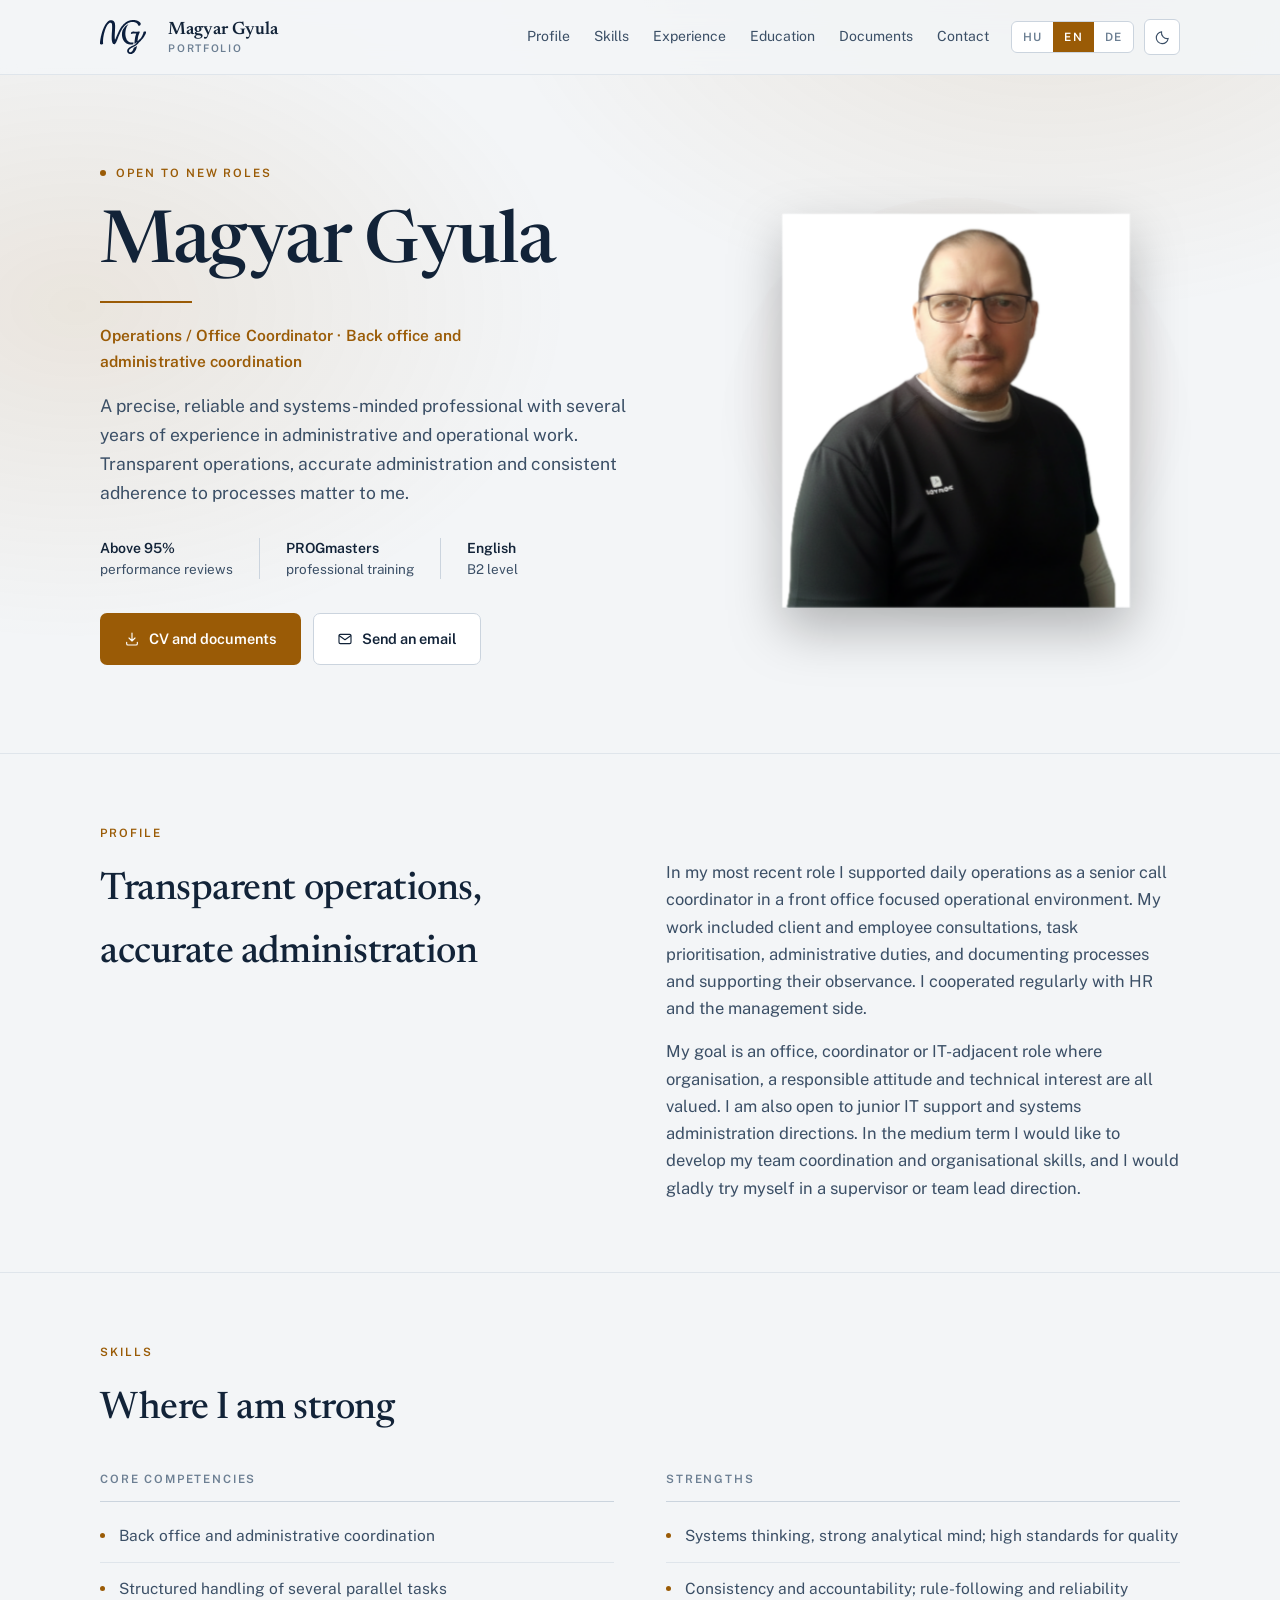
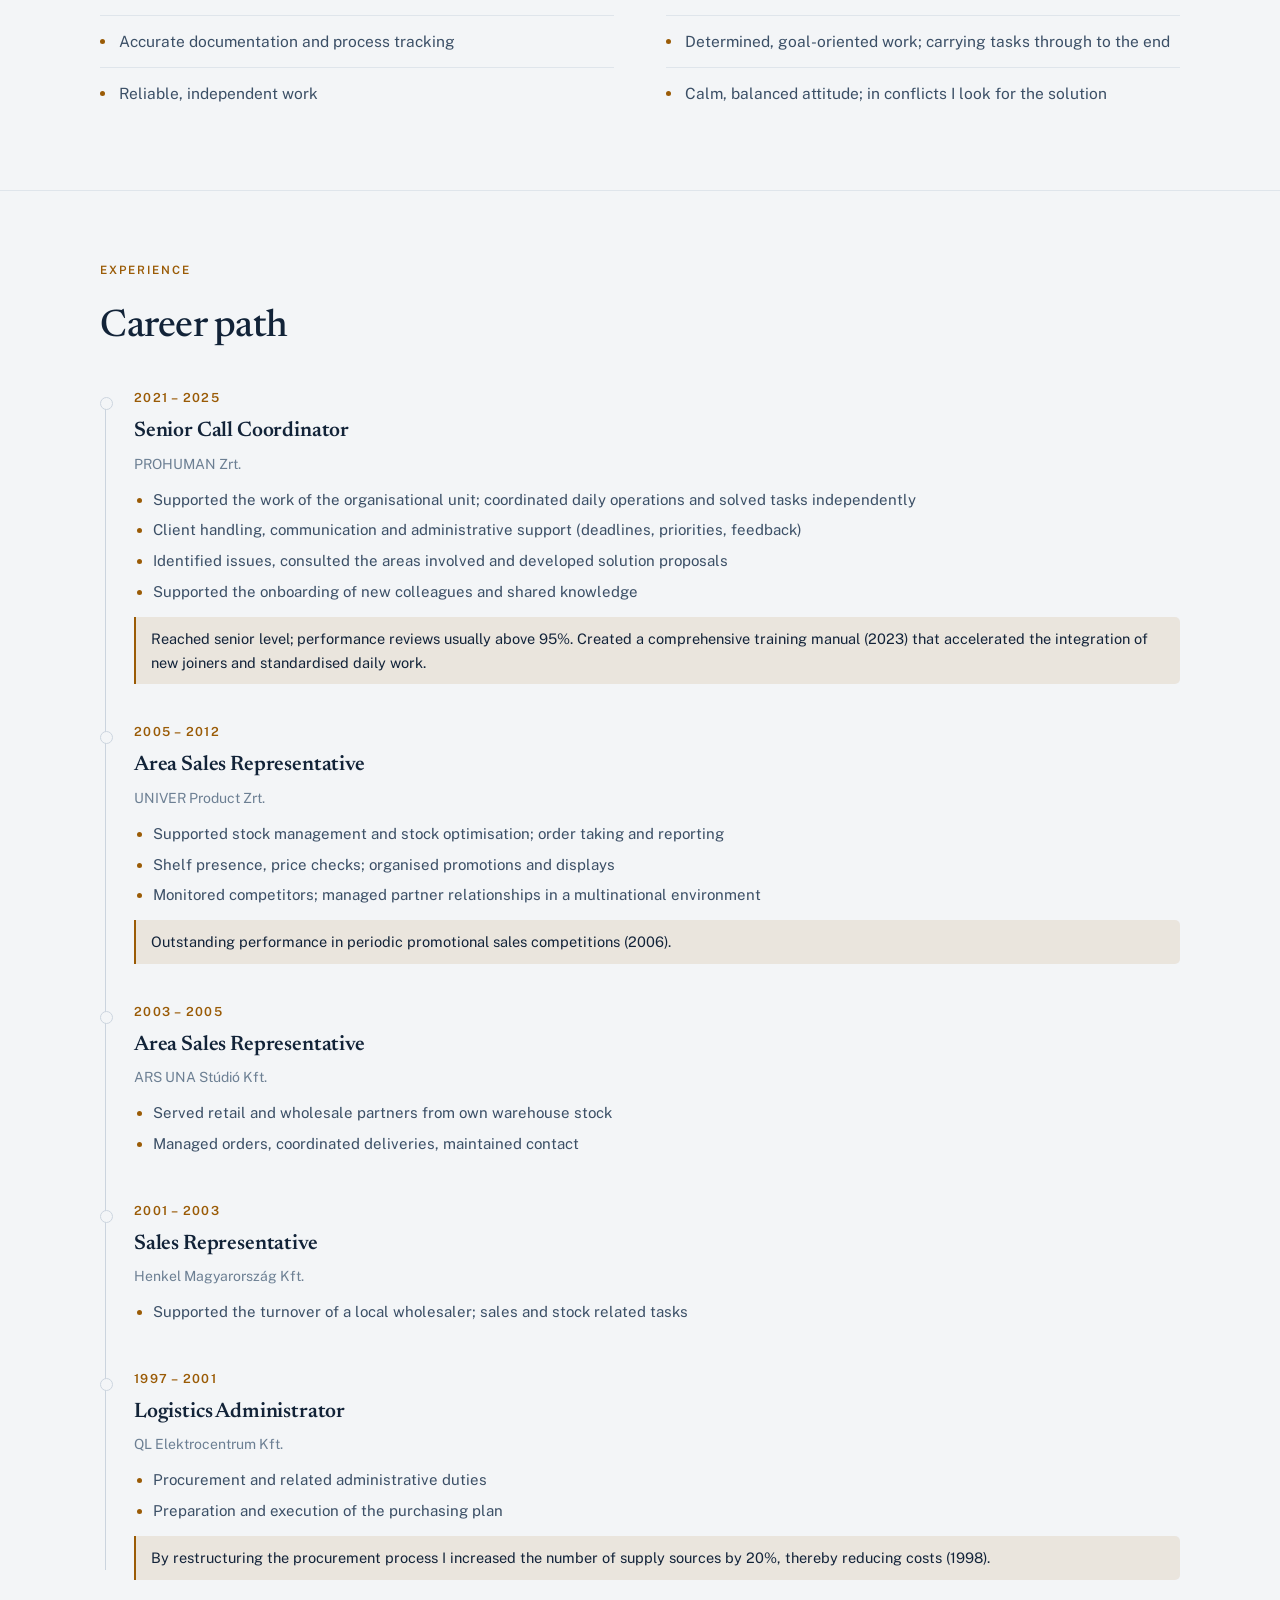
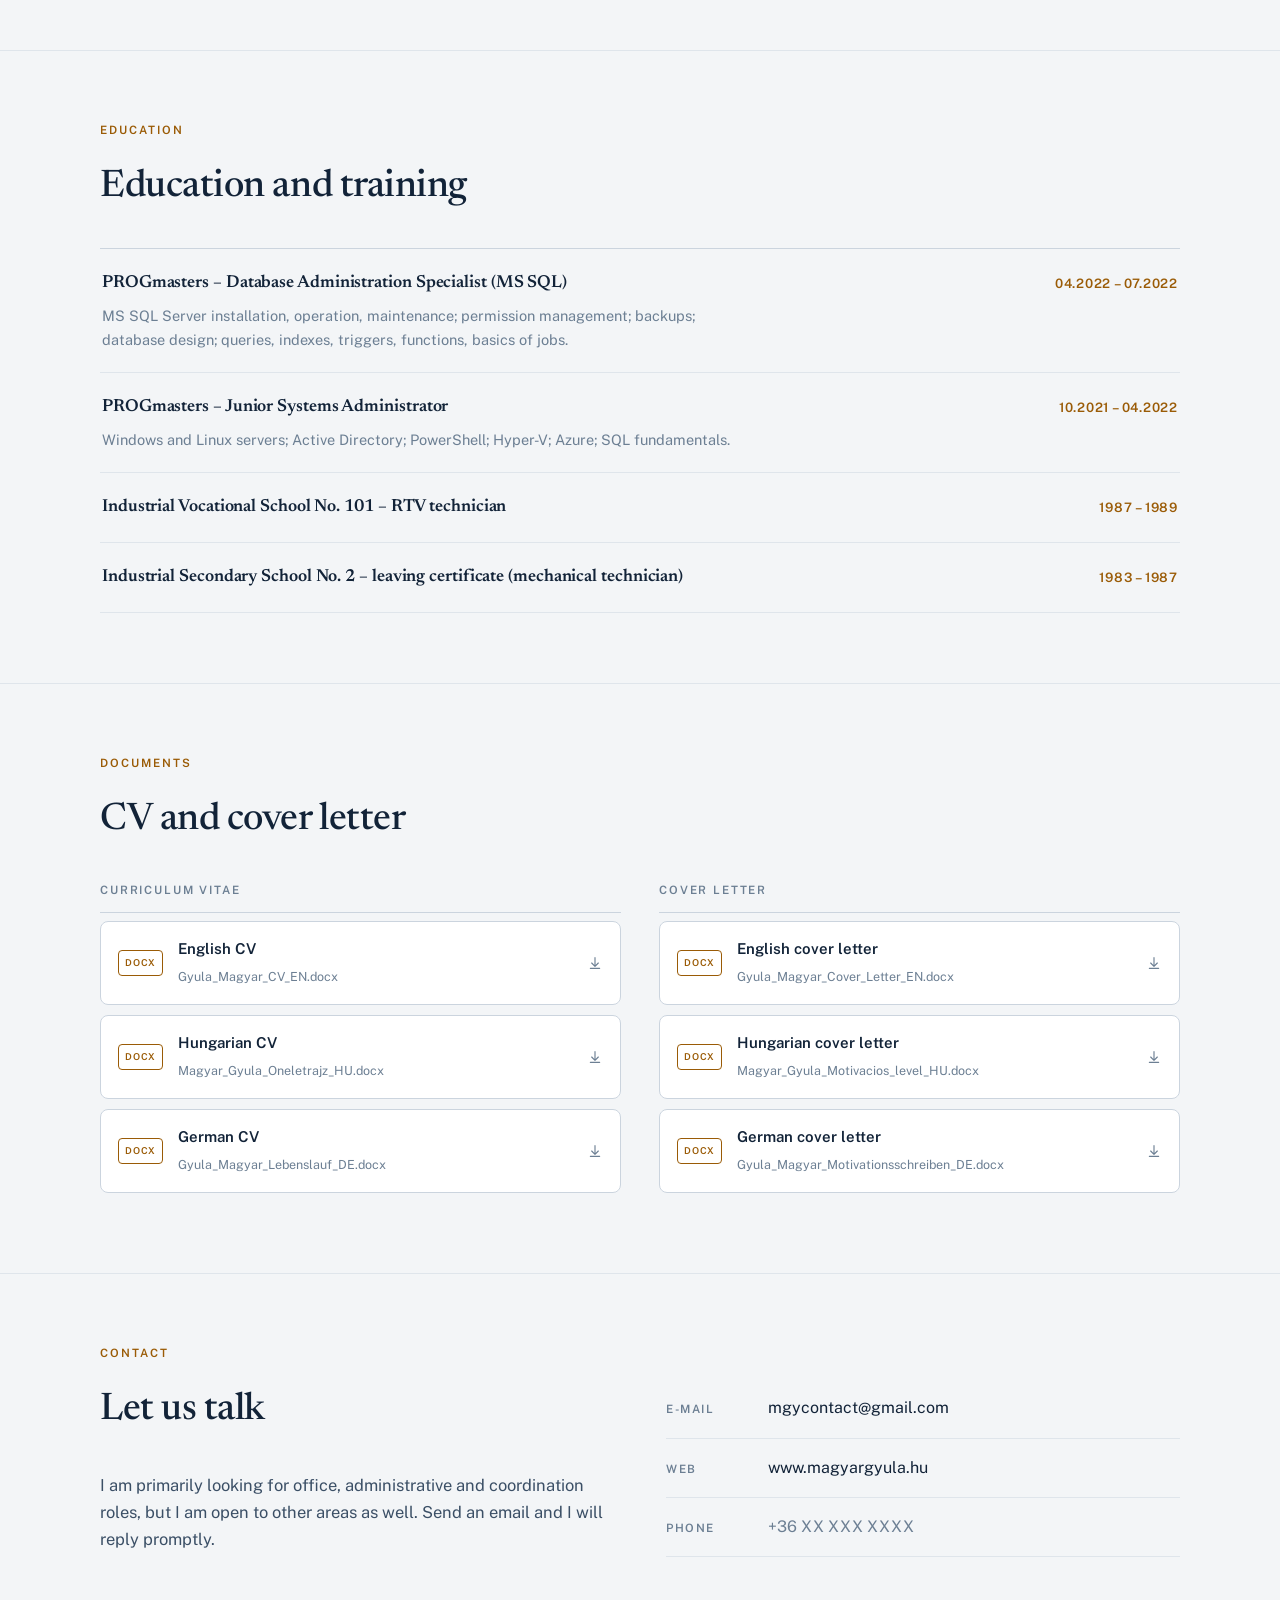
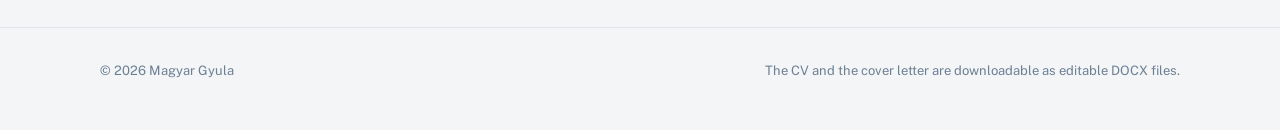
==== commit 6550711a: "Update index.html" ====
--- a/index.html
+++ b/index.html
@@ -520,7 +520,7 @@
         <div class="aura"></div>
         <div class="floor"></div>
         <div class="heroimg">
-          <img src="assets/hero_atlatszo.png" alt="Magyar Gyula" width="800" height="960">
+          <img src="assets/Hero.png" alt="Magyar Gyula" width="800" height="960">
         </div>
       </div>
     </div>
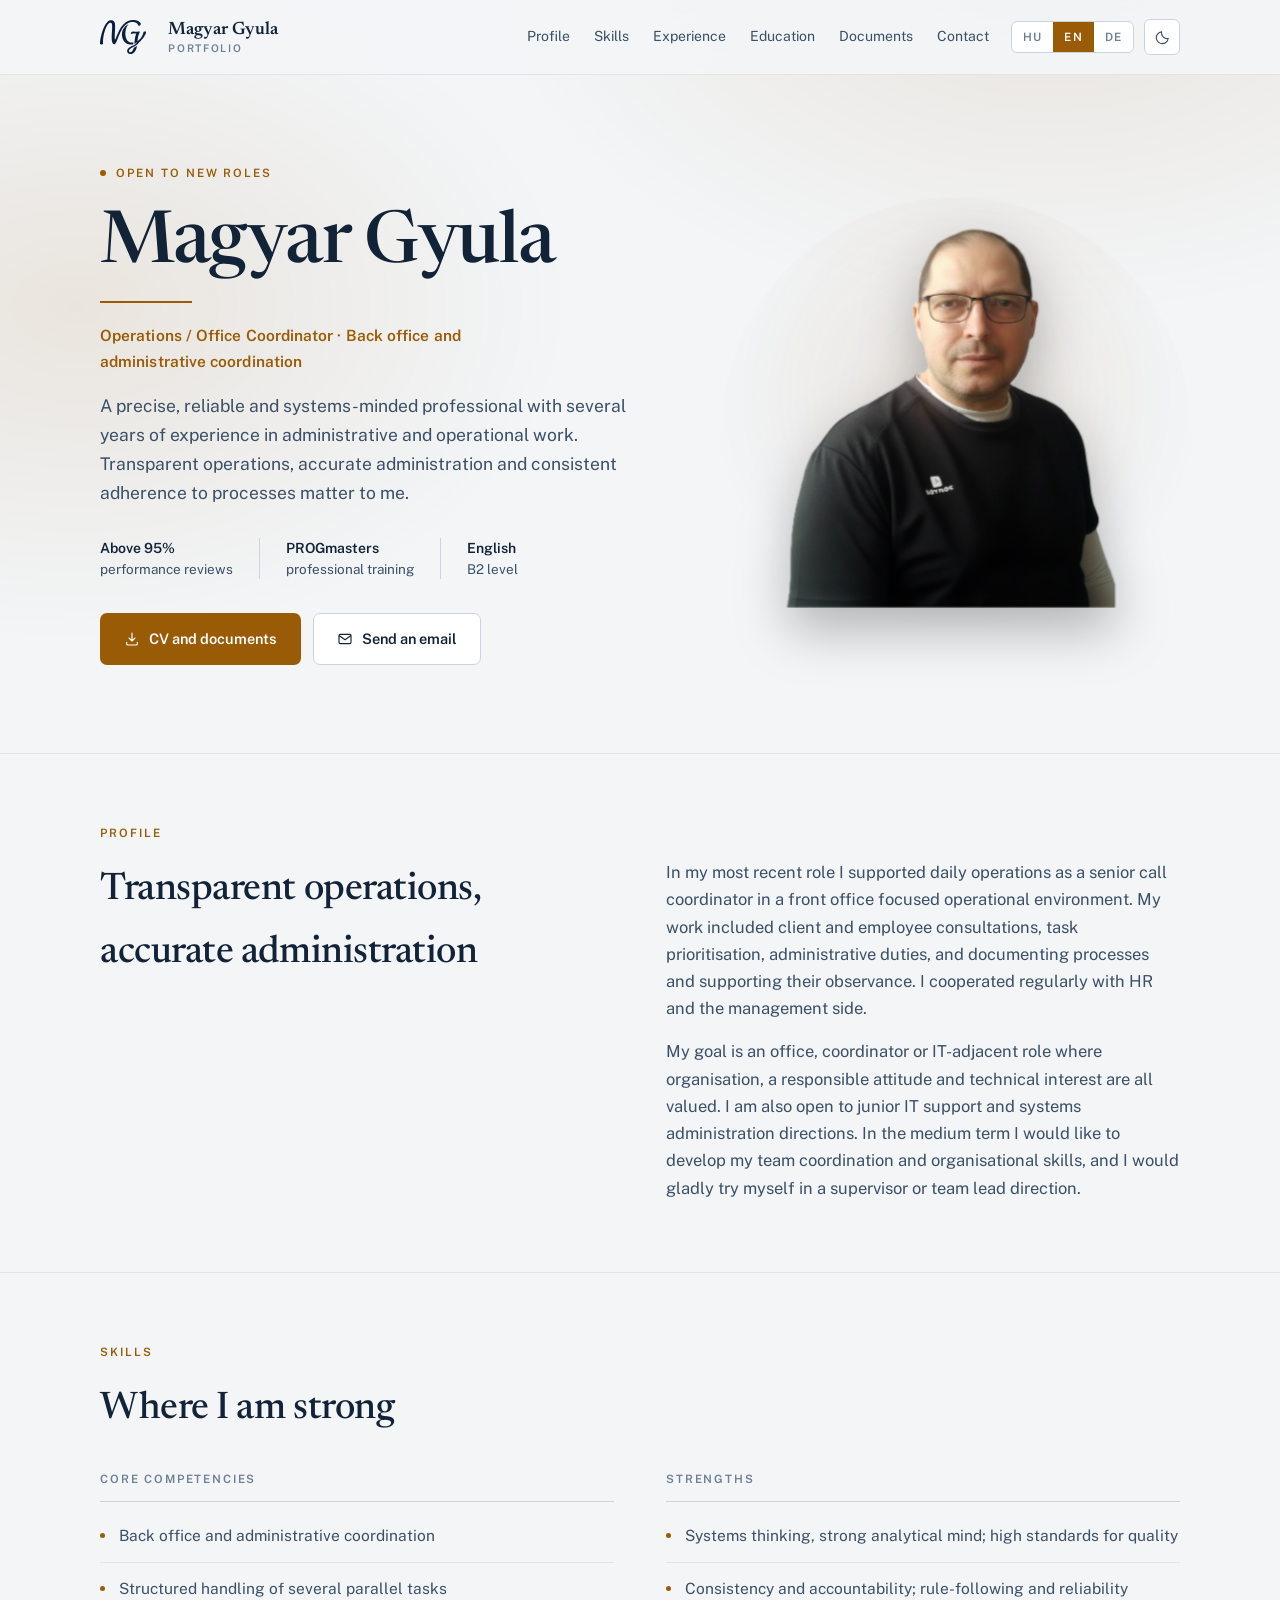
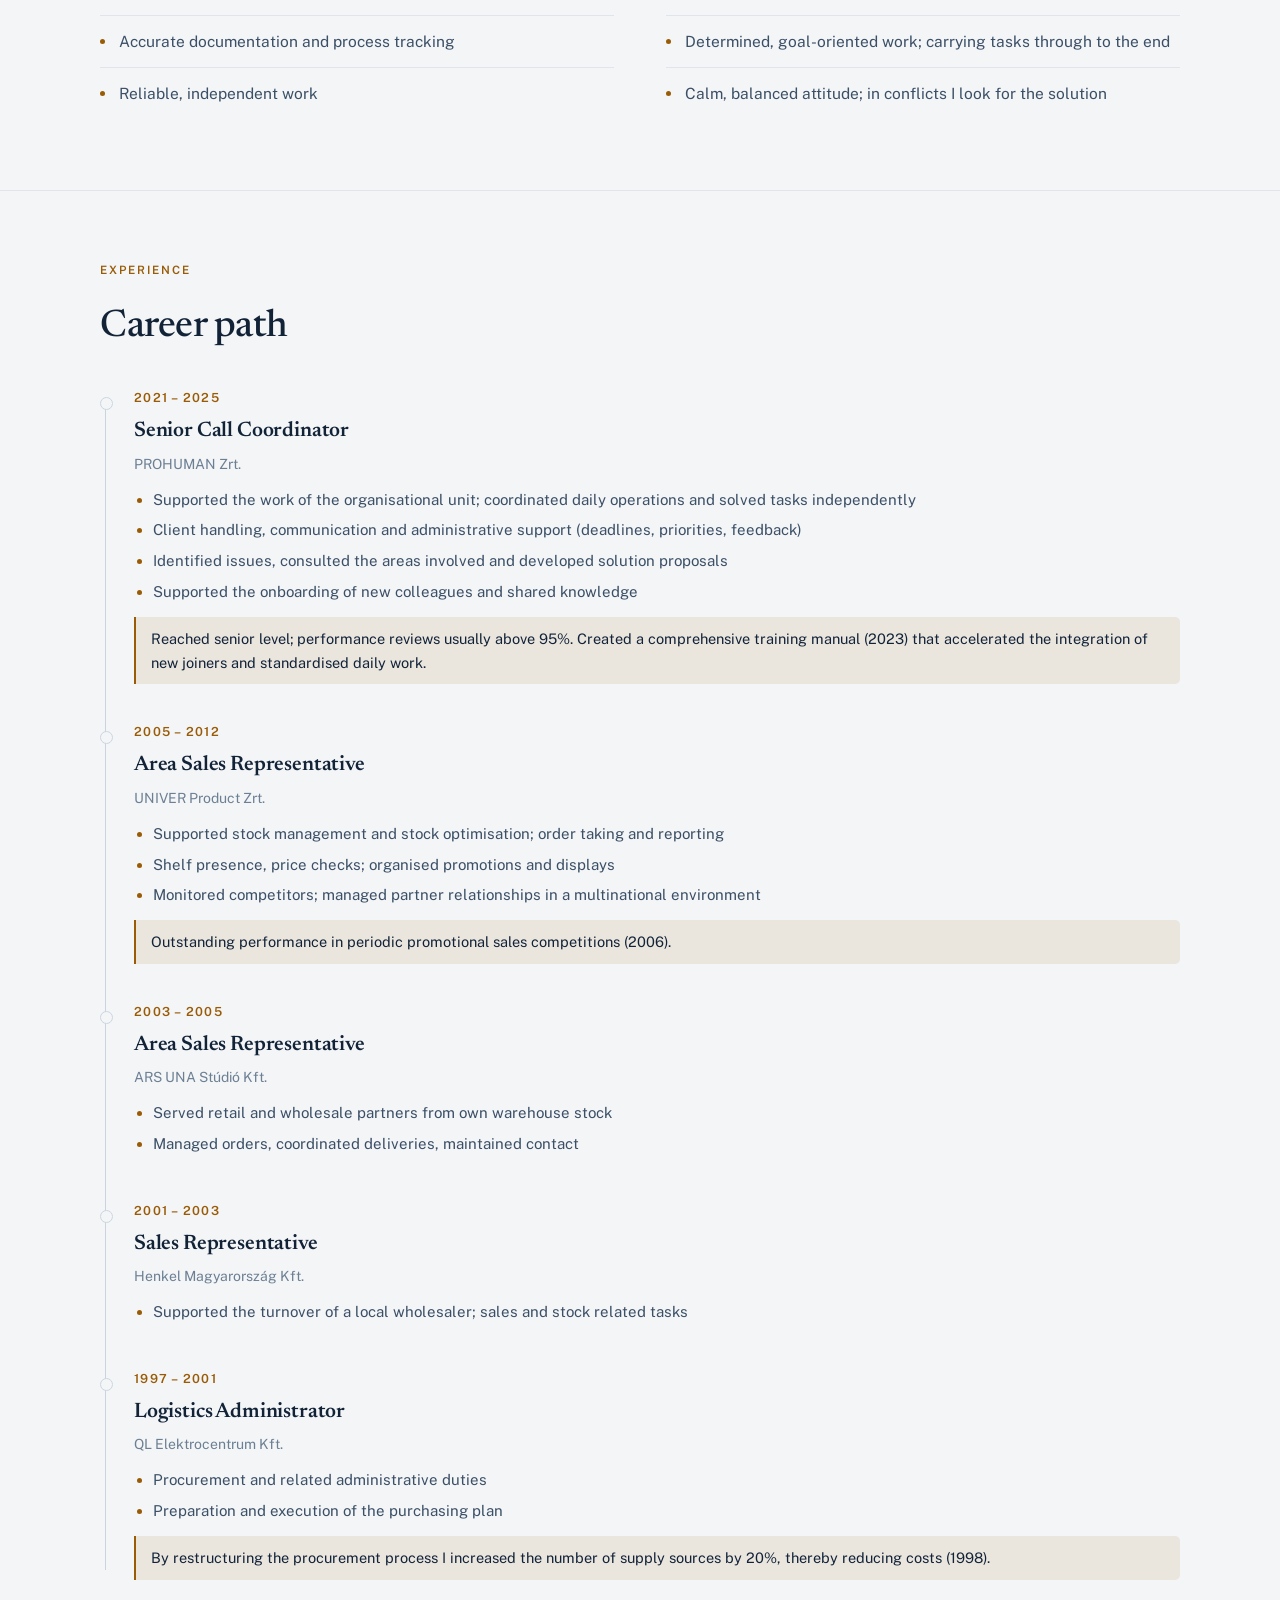
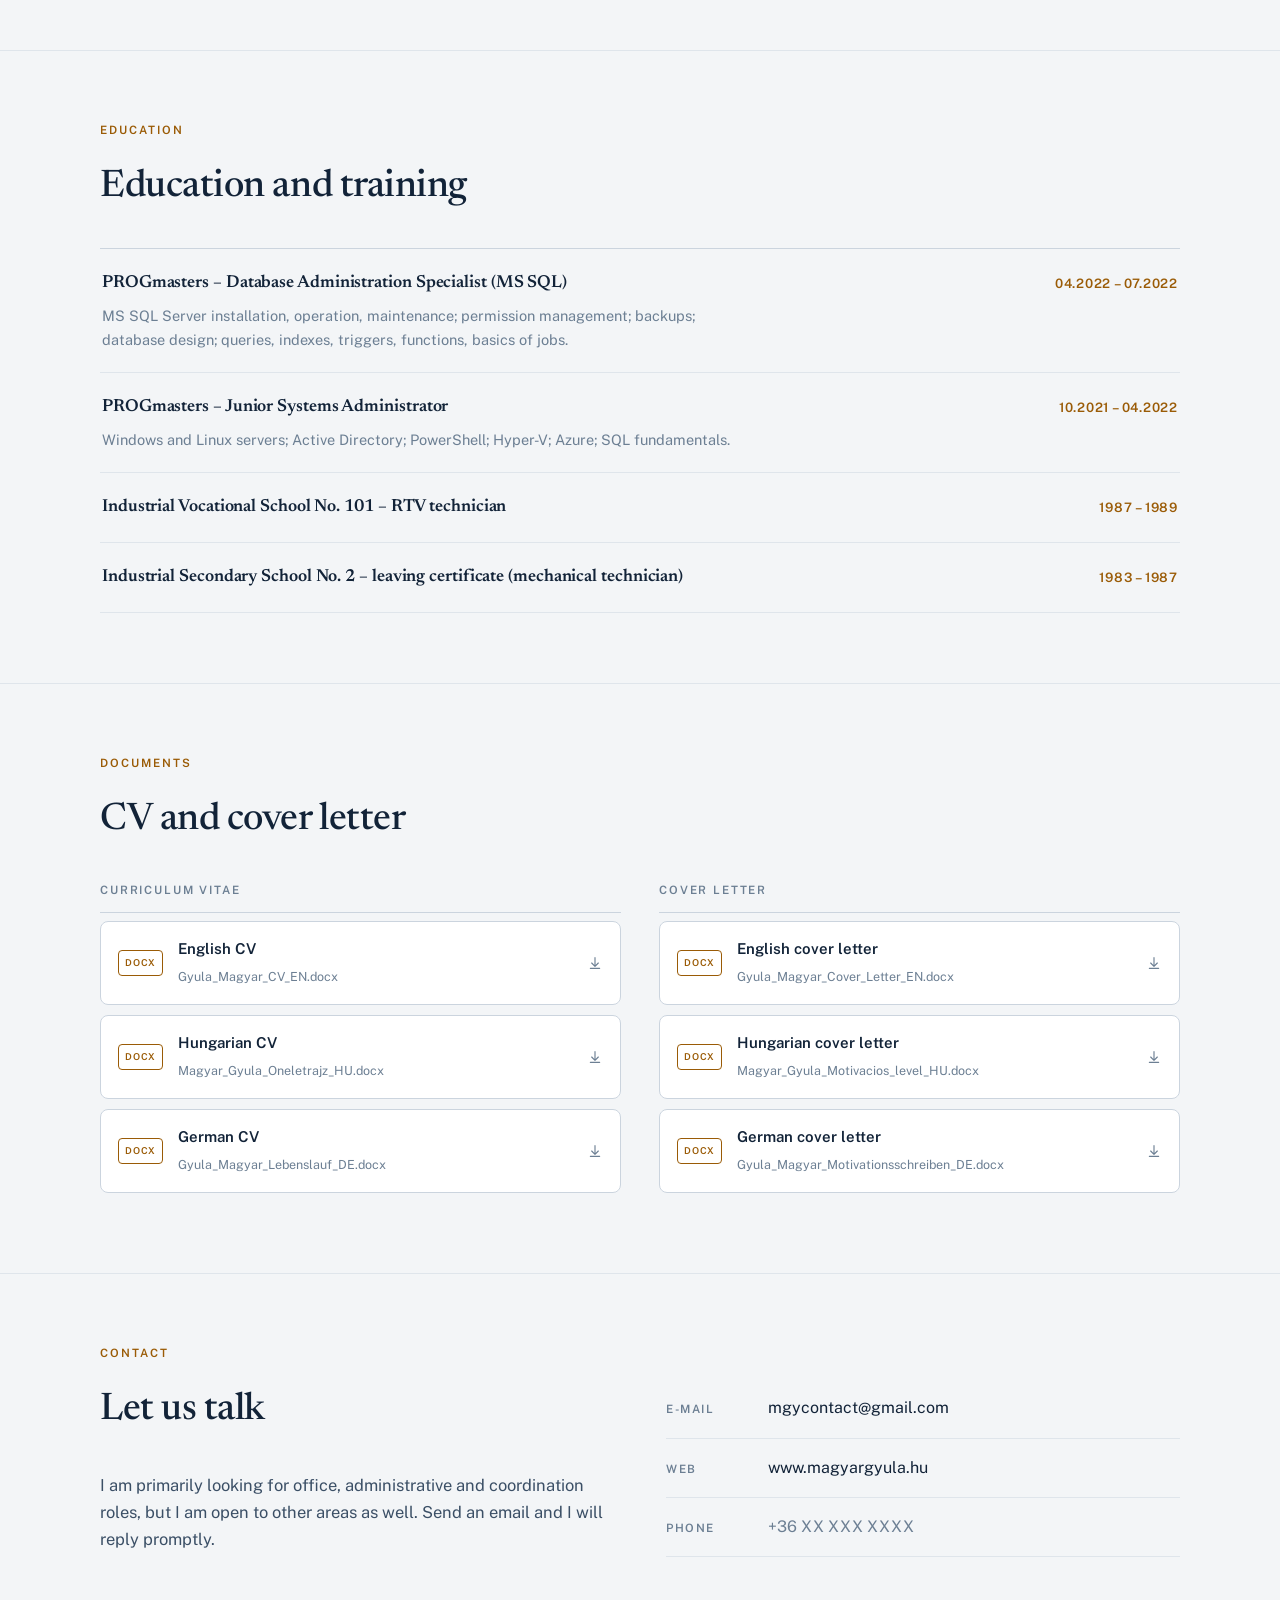
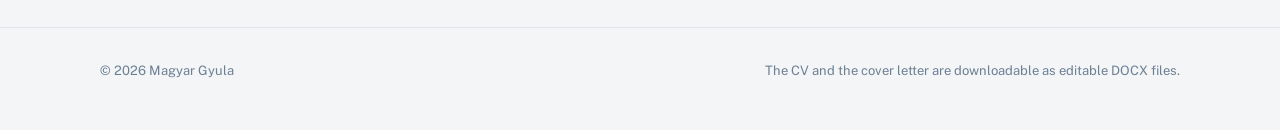
==== commit 59636284: "Update index.html" ====
--- a/index.html
+++ b/index.html
@@ -520,7 +520,7 @@
         <div class="aura"></div>
         <div class="floor"></div>
         <div class="heroimg">
-          <img src="assets/Hero.png" alt="Magyar Gyula" width="800" height="960">
+          <img src="assets/hero-nobg.png" alt="Magyar Gyula" width="800" height="960">
         </div>
       </div>
     </div>
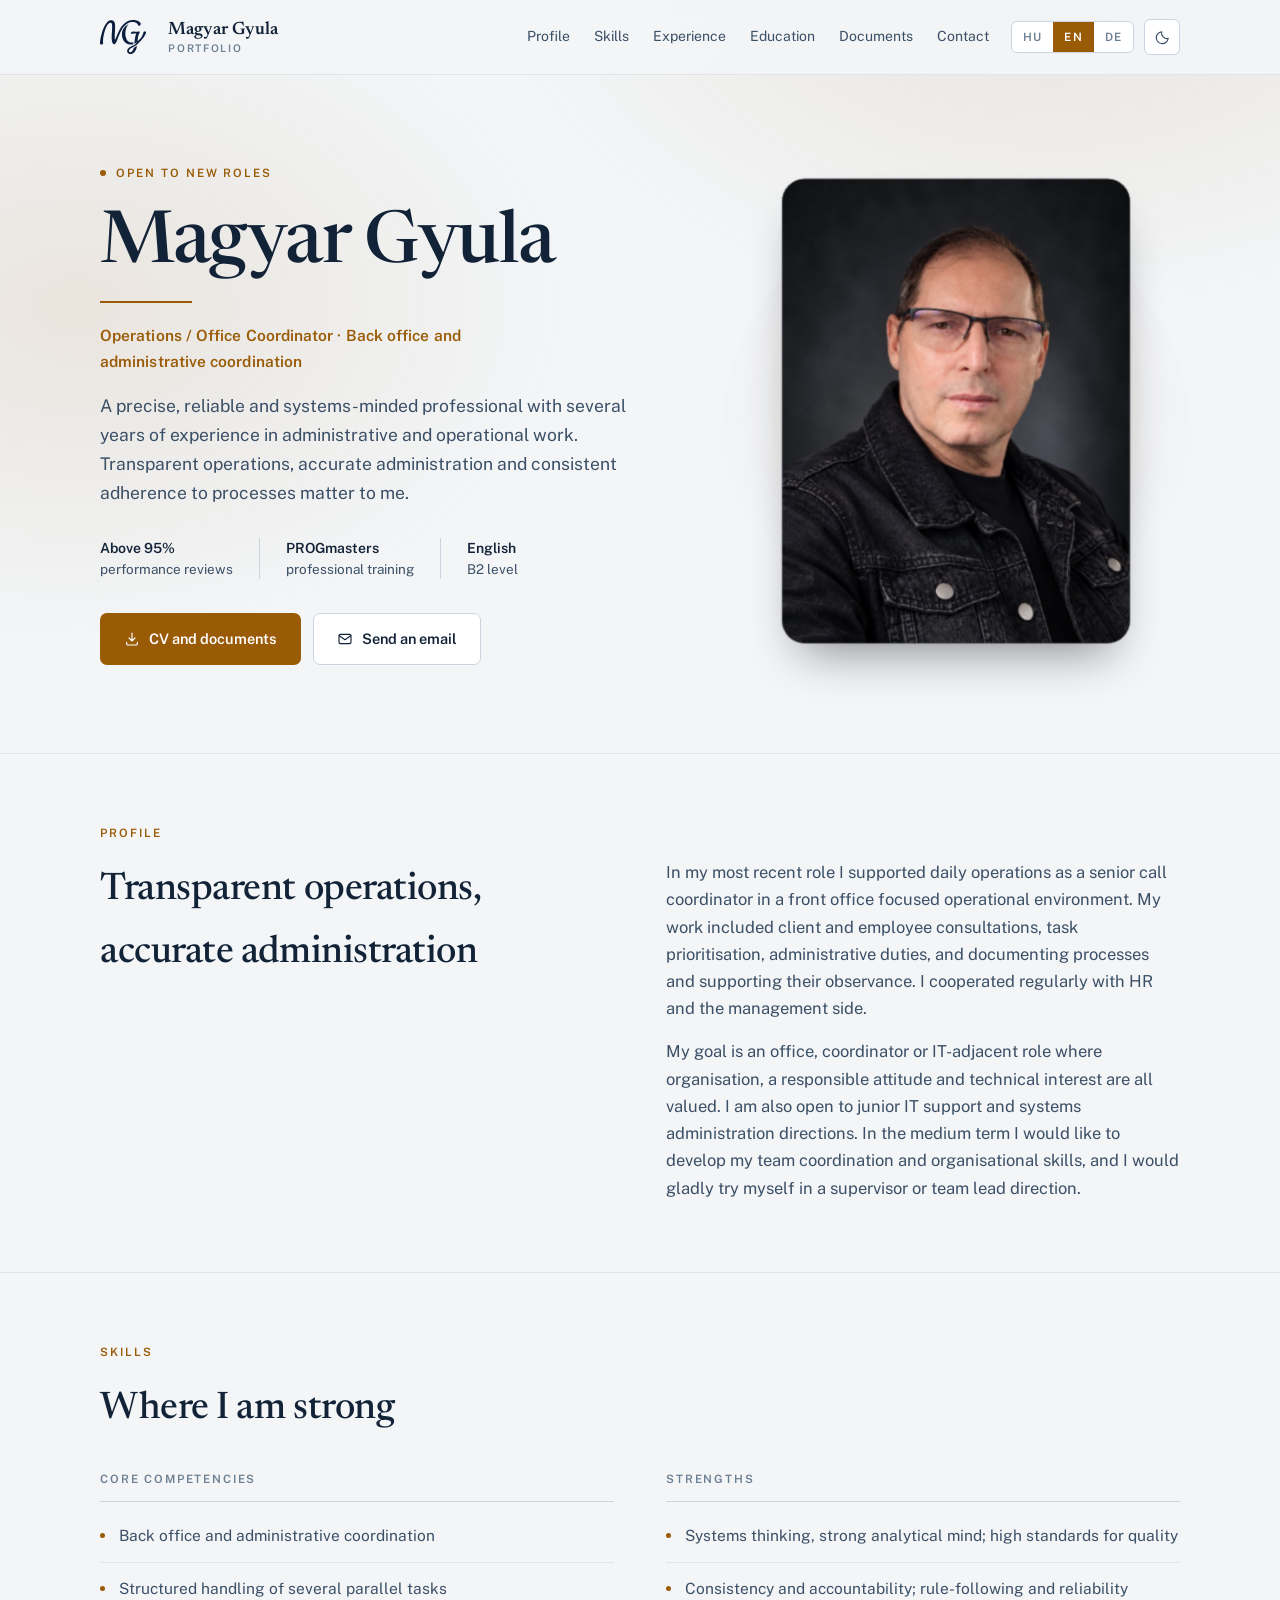
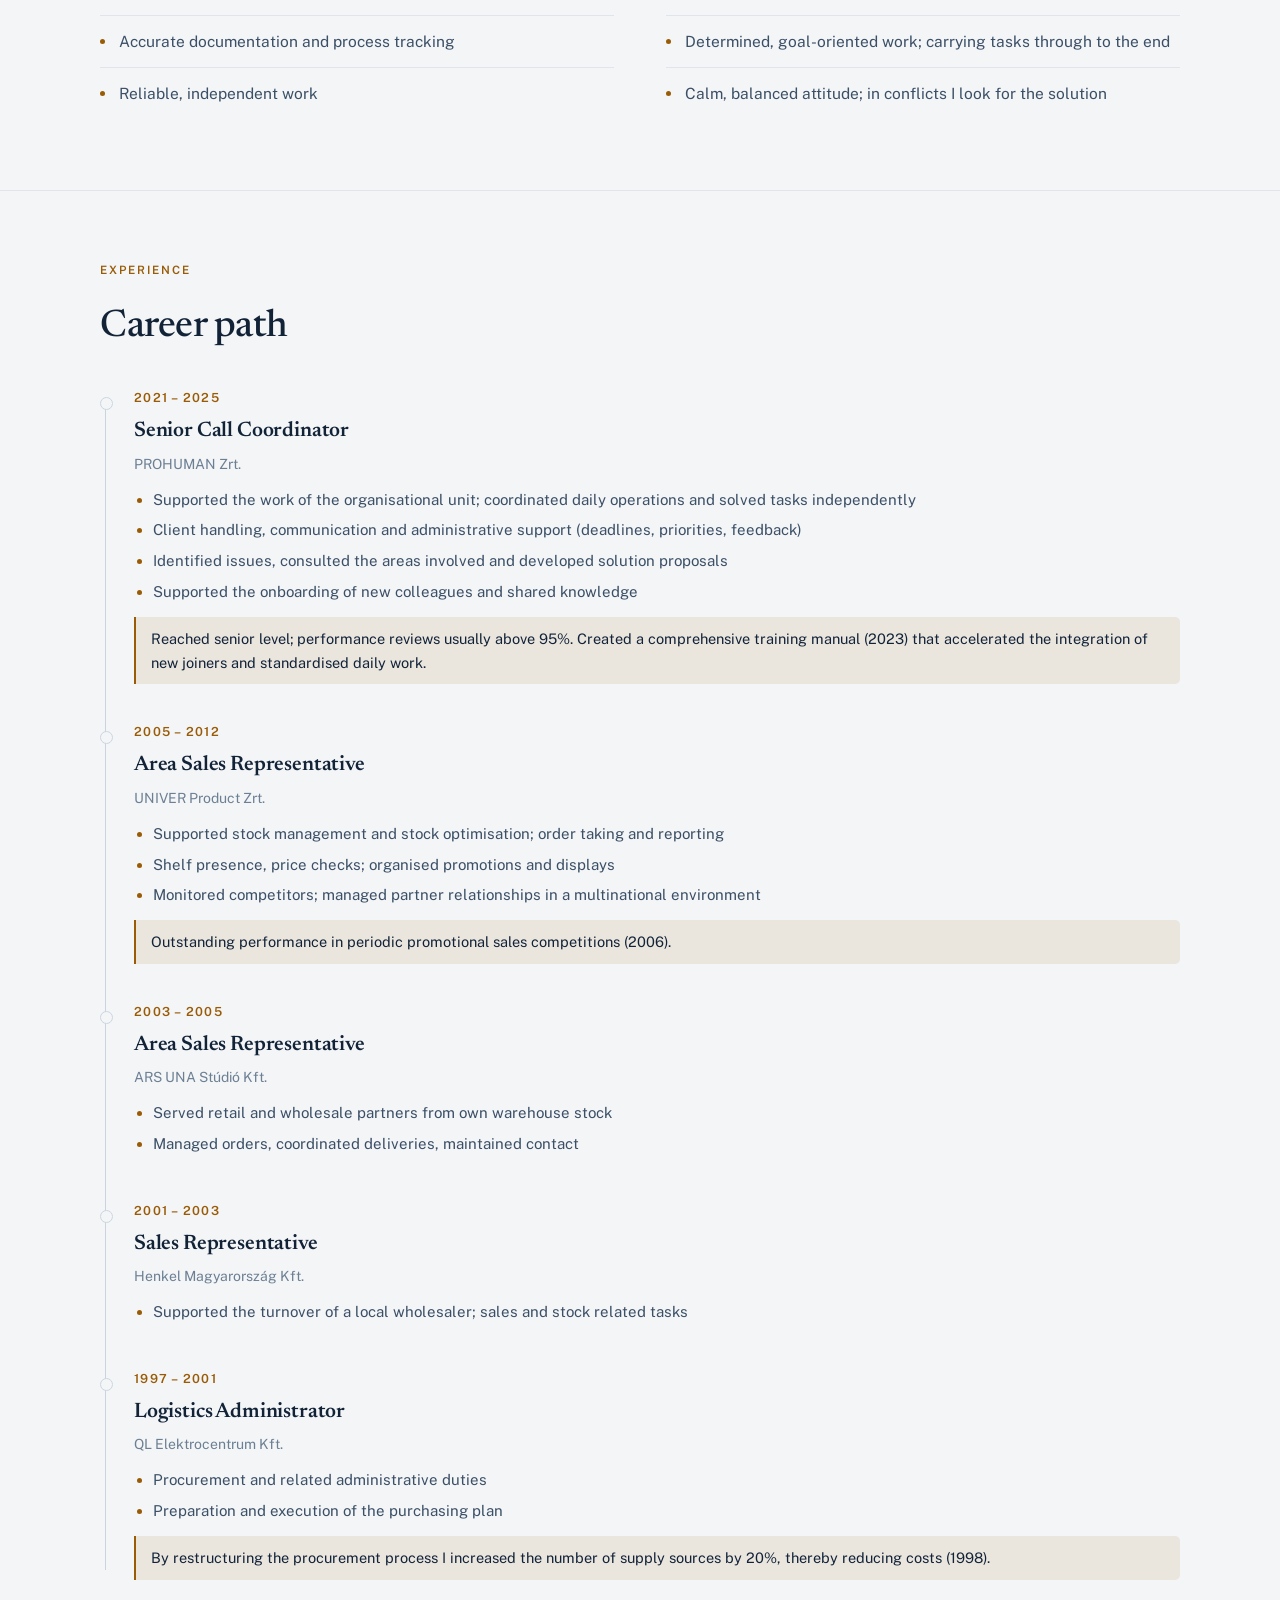
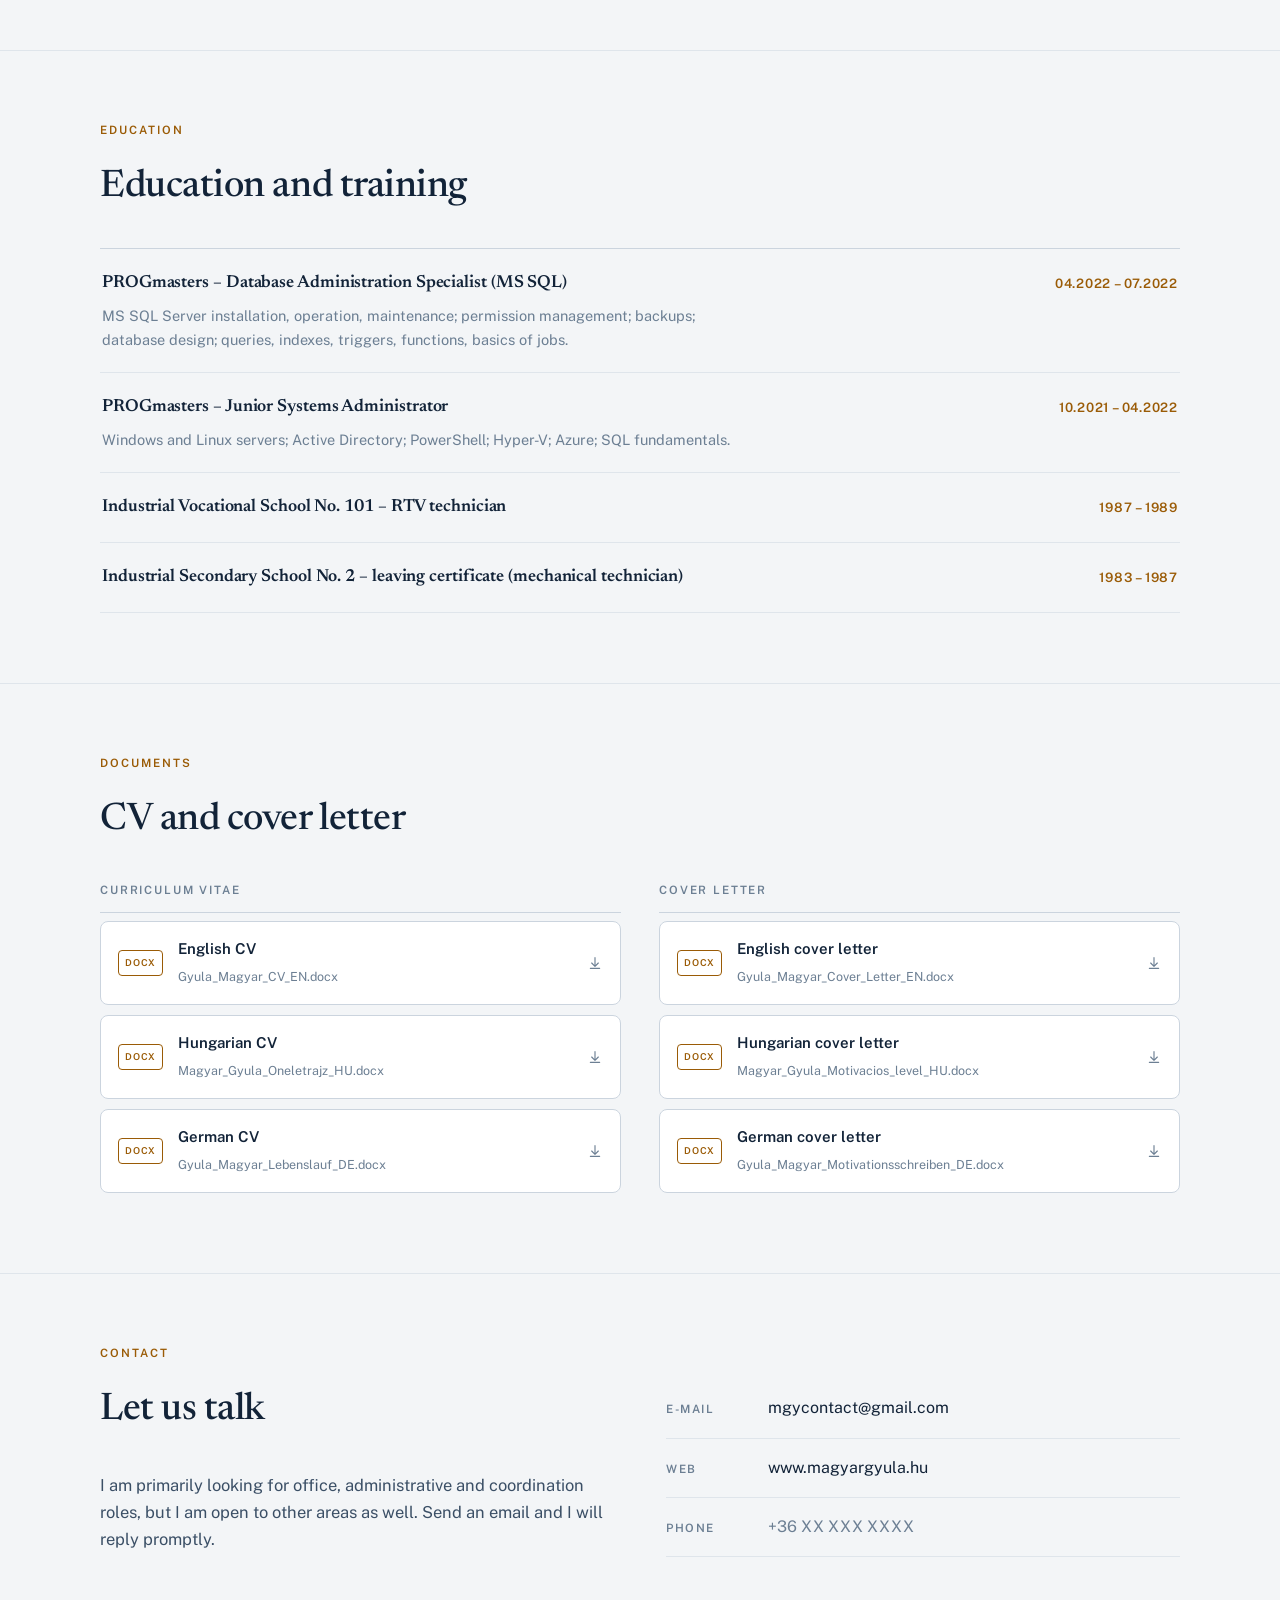
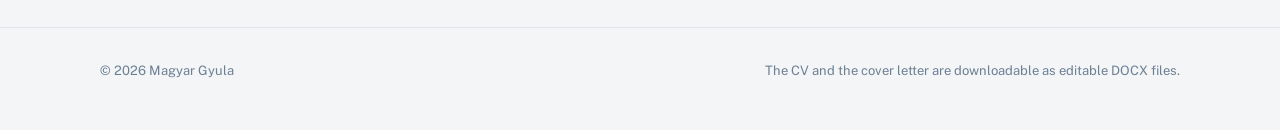
==== commit e4f52a2a: "Replace hero image with optimized portrait - New brown-eyed hero photo as optimized assets/hero.jpg " ====
--- a/index.html
+++ b/index.html
@@ -127,7 +127,7 @@
 .btn.ghost{border-color:var(--line);color:var(--ink);background:var(--surface)}
 .btn.ghost:hover{border-color:var(--accent);color:var(--accent)}
 
-/* hero kép - keret nélküli kivágás, egérkövetéses dőléssel */
+/* hero kép - lekerekített portré, egérkövetéses dőléssel */
 .framewrap{display:grid;place-items:center;perspective:1100px}
 .frame{position:relative;width:min(340px,78vw);transform-style:preserve-3d;
   transform:rotateX(0deg) rotateY(0deg);transition:transform .5s cubic-bezier(.22,.9,.3,1);will-change:transform}
@@ -141,11 +141,10 @@
   transform:translate(-50%,0) translateZ(-30px);
   background:radial-gradient(ellipse at center,color-mix(in srgb,var(--ink) 26%,transparent),transparent 72%);
   filter:blur(7px);pointer-events:none}
-.heroimg{position:relative;z-index:1;width:100%;transform:translateZ(24px)}
-.heroimg img{
-  width:100%;height:auto;display:block;
-  filter:contrast(1.06) saturate(1.05) drop-shadow(0 22px 26px rgba(0,0,0,.28));
-}
+.heroimg{position:relative;z-index:1;width:100%;transform:translateZ(24px);
+  border-radius:22px;overflow:hidden;background:#1D2127;
+  box-shadow:0 26px 48px -18px rgba(0,0,0,.45),0 0 0 1px color-mix(in srgb,var(--ink) 10%,transparent)}
+.heroimg img{width:100%;height:auto;aspect-ratio:800/1068;object-fit:cover;display:block}
 .ph{color:var(--muted);font-size:12px;letter-spacing:.04em;line-height:1.95;padding:0 26px}
 .ph strong{display:block;color:var(--ink2);font-size:11.5px;font-weight:600;letter-spacing:.16em;margin-bottom:6px}
 
@@ -520,7 +519,7 @@
         <div class="aura"></div>
         <div class="floor"></div>
         <div class="heroimg">
-          <img src="assets/hero-nobg.png" alt="Magyar Gyula" width="800" height="960">
+          <img src="assets/hero.jpg" alt="Magyar Gyula" width="800" height="1068" fetchpriority="high" decoding="async">
         </div>
       </div>
     </div>
